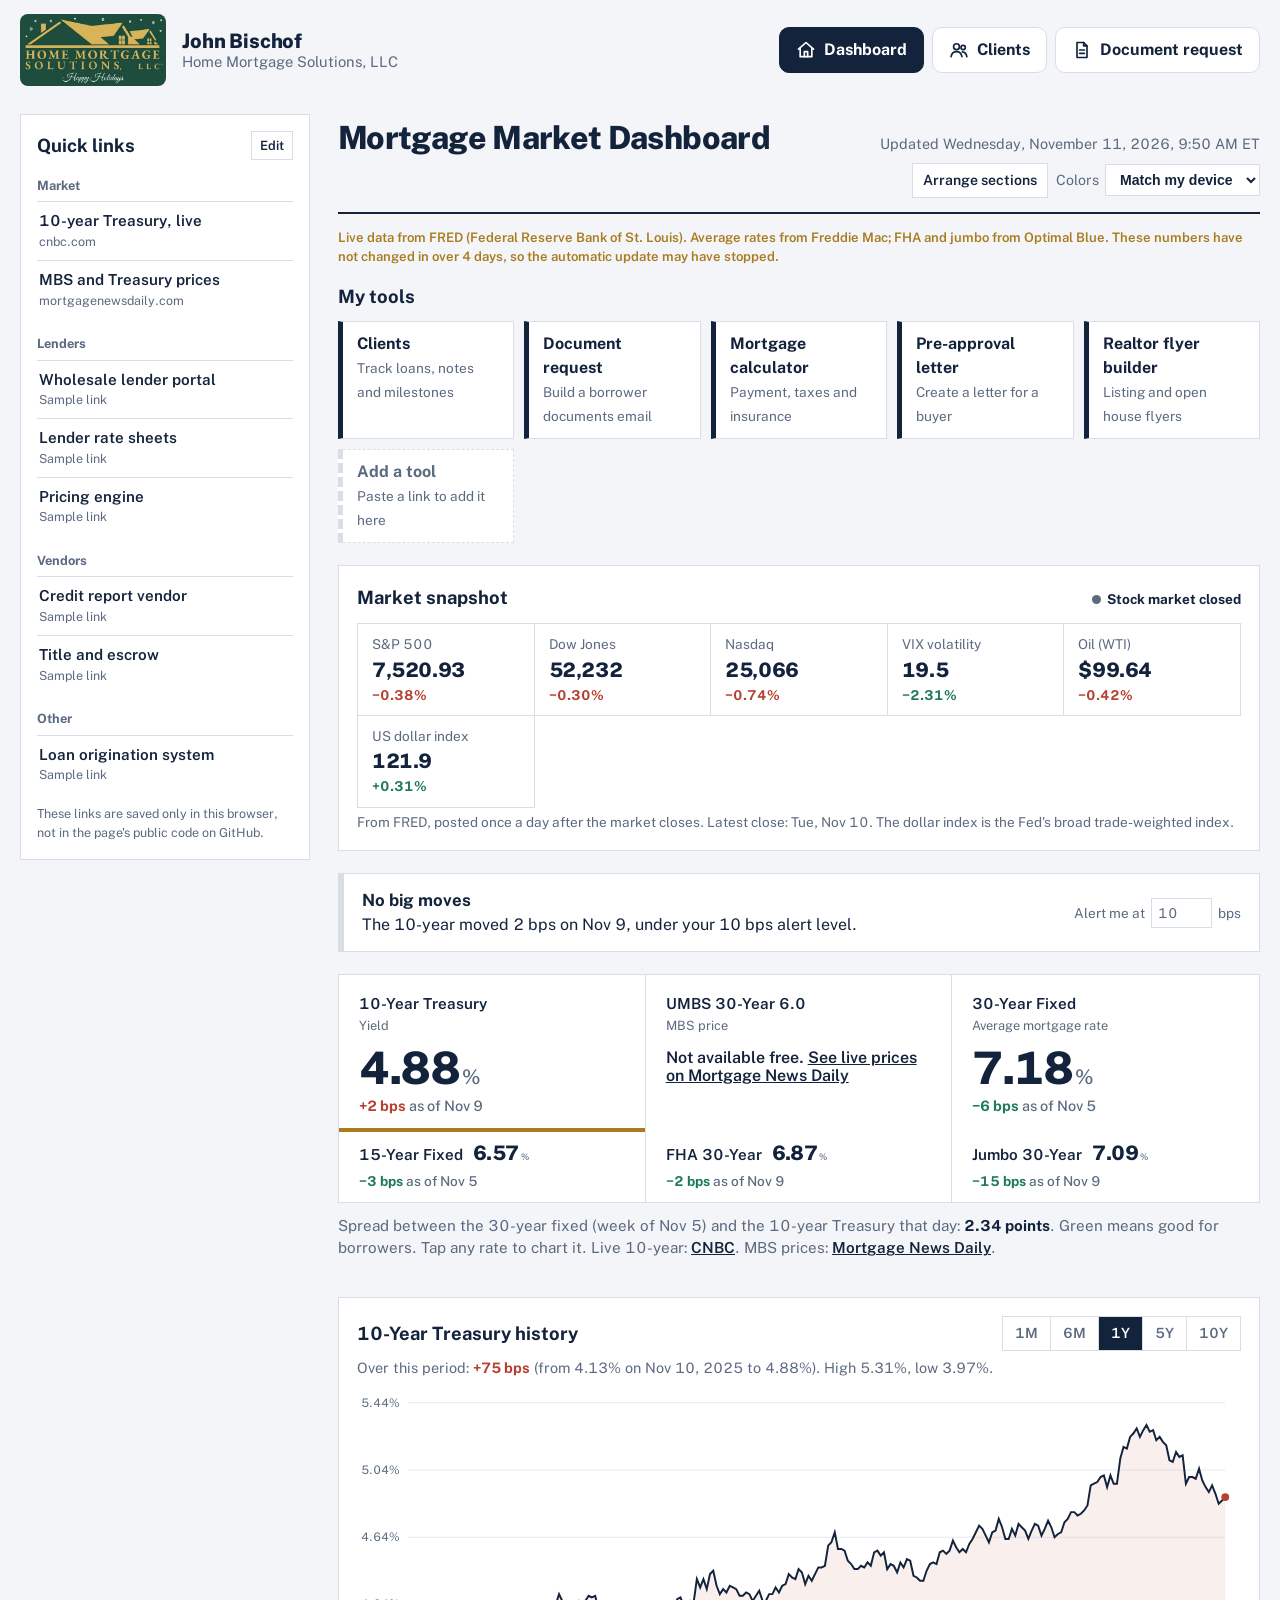
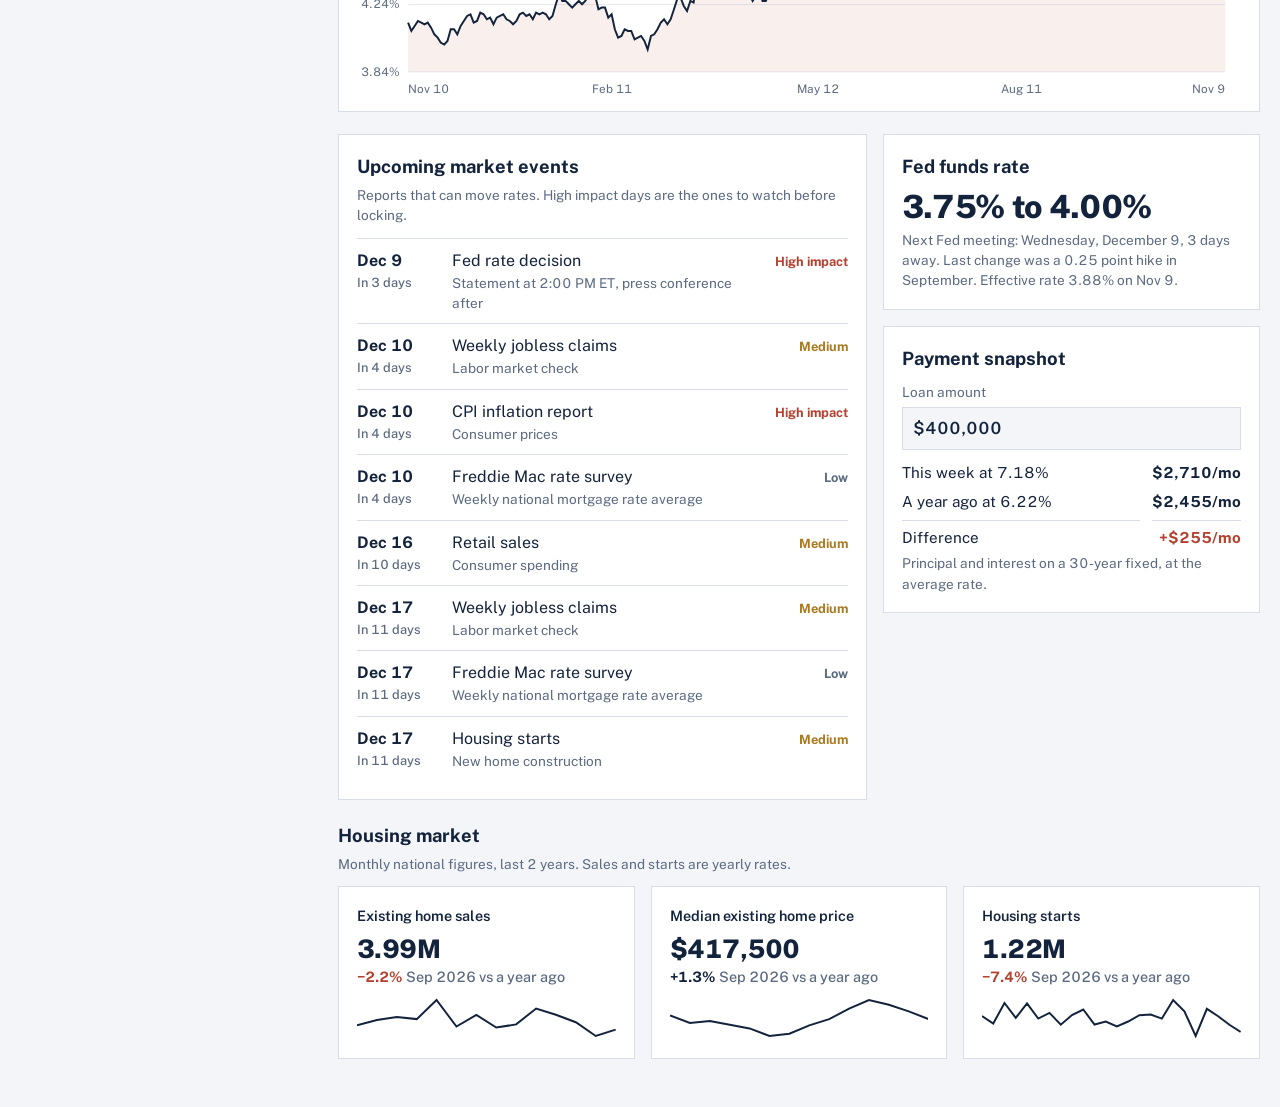
==== index.html @ dbfa0f69 "Clear to close celebration, closing email, closing team and CD tracking - Fireworks next to the clie" ====
<!DOCTYPE html>
<html lang="en">
<head>
<meta charset="utf-8">
<meta name="viewport" content="width=device-width, initial-scale=1, viewport-fit=cover">
<title>Mortgage Market Dashboard</title>
<link rel="preconnect" href="https://fonts.googleapis.com">
<link rel="preconnect" href="https://fonts.gstatic.com" crossorigin>
<link href="https://fonts.googleapis.com/css2?family=Public+Sans:wght@400;500;600;700;800&display=swap" rel="stylesheet">
<style>
:root{
  --paper:#F3F5F8; --panel:#FFFFFF; --ink:#14233C; --muted:#5B6A80; --rule:#D9DEE6;
  --good:#1F7A5A; --bad:#B4412F; --brass:#A97A1E; --line:#14233C; --grid:#E6EAF0;
  --goodbg:#E5F3EC; --badbg:#F8E7E3;
  box-sizing:border-box;
  padding-top:env(safe-area-inset-top,0px); padding-bottom:env(safe-area-inset-bottom,0px);
}
@media (prefers-color-scheme:dark){
  :root:not([data-theme="light"]){
    --paper:#0F1726; --panel:#16213A; --ink:#E8EDF5; --muted:#9AA8BD; --rule:#2A3756;
    --good:#4CC197; --bad:#F08A73; --brass:#E0B455; --line:#E8EDF5; --grid:#22304D;
    --goodbg:#143329; --badbg:#3A2020;
  }
}
:root[data-theme="dark"]{
  --paper:#0F1726; --panel:#16213A; --ink:#E8EDF5; --muted:#9AA8BD; --rule:#2A3756;
  --good:#4CC197; --bad:#F08A73; --brass:#E0B455; --line:#E8EDF5; --grid:#22304D;
  --goodbg:#143329; --badbg:#3A2020;
}
html{scroll-padding-top:calc(env(safe-area-inset-top,0px) + var(--headh,0px) + 8px)}
*,*::before,*::after{box-sizing:border-box}
body{margin:0;background:var(--paper);color:var(--ink);
  font-family:"Public Sans",system-ui,-apple-system,"Segoe UI",Roboto,sans-serif;
  font-variant-numeric:tabular-nums;line-height:1.5}
.shell{max-width:1400px;margin:0 auto;padding:0 20px;display:grid;grid-template-columns:290px minmax(0,1fr);gap:28px;align-items:start}
.wrap{min-width:0;padding:28px 0 48px}
h2{font-size:1.15rem;font-weight:700;margin:0}
header{display:flex;flex-wrap:wrap;align-items:baseline;justify-content:space-between;gap:8px 24px;
  border-bottom:2px solid var(--ink);padding-bottom:14px;
  position:sticky;top:env(safe-area-inset-top,0px);z-index:10;background:var(--paper);padding-top:12px;margin-top:-12px}
h1{font-size:clamp(1.5rem,3.2vw,2rem);font-weight:800;letter-spacing:-.02em;margin:0}
.stamp{color:var(--muted);font-size:.9rem}
.sample{display:block;margin-top:14px;font-size:.82rem;color:var(--brass);font-weight:600}
button,input{font:inherit;color:inherit}
:focus-visible{outline:3px solid var(--brass);outline-offset:2px}

/* Tools */
.links{margin-top:18px}
.links h2{margin-bottom:10px}
.tiles{display:grid;grid-template-columns:repeat(auto-fill,minmax(min(160px,100%),1fr));gap:10px}
.tile{display:block;text-decoration:none;color:var(--ink);background:var(--panel);border:1px solid var(--rule);
  border-left:5px solid var(--ink);padding:10px 14px}
.tile:hover{border-left-color:var(--brass)}
.tile b{display:block;font-size:1rem}
.tile span{font-size:.85rem;color:var(--muted)}
.tile.add{border-style:dashed;border-left:5px dashed var(--rule);color:var(--muted)}
.toolwrap{position:relative}
.toolwrap .tile{height:100%}
button.tile{width:100%;text-align:left;cursor:pointer;font:inherit}
.toolwrap .x{position:absolute;top:4px;right:4px;background:transparent;border:0;color:var(--muted);cursor:pointer;font-size:1rem;line-height:1;padding:4px 6px}
.toolwrap .x:hover{color:var(--bad)}

/* Alert */
.alert{margin-top:18px;padding:14px 18px;border-left:6px solid var(--good);background:var(--goodbg);
  display:flex;flex-wrap:wrap;gap:8px 20px;align-items:center;justify-content:space-between}
.alert.bad{border-left-color:var(--bad);background:var(--badbg)}
.alert.calm{border-left-color:var(--rule);background:var(--panel);border:1px solid var(--rule);border-left-width:6px}
.alert p{margin:0;max-width:62ch}
.alert b{display:block;font-size:1.05rem}
.alert label{font-size:.85rem;color:var(--muted);display:flex;align-items:center;gap:6px}
.alert input{width:4.5em;padding:4px 6px;border:1px solid var(--rule);background:var(--panel)}

/* Rate strip */
.rates{display:grid;grid-template-columns:repeat(3,1fr);margin-top:14px;border:1px solid var(--rule);background:var(--panel)}
.rate{all:unset;cursor:pointer;padding:18px 20px 16px;border-right:1px solid var(--rule)}
.rate:last-child{border-right:0}
.rate:focus-visible{outline:3px solid var(--brass);outline-offset:-3px}
.rate[aria-pressed="true"]{box-shadow:inset 0 -4px 0 var(--brass)}
.rate .name{font-size:.95rem;font-weight:600}
.rate .sub{font-size:.8rem;color:var(--muted)}
.rate .val{font-size:clamp(2rem,4.6vw,2.8rem);font-weight:800;letter-spacing:-.03em;line-height:1.1;margin-top:8px}
.rate .val small{font-size:.45em;font-weight:600;color:var(--muted);margin-left:2px}
.chg{font-size:.9rem;font-weight:700;margin-top:2px}
.good{color:var(--good)} .bad{color:var(--bad)}
.chg span{font-weight:500;color:var(--muted)}
.rate.off{cursor:default}
.rate.off .val{font-size:1rem;font-weight:600;letter-spacing:0;margin-top:14px}
.rate.off .val a{color:var(--ink)}
.rates.minor{margin-top:-1px;border-top:0}
.rates.minor .rate{padding:10px 20px;display:flex;flex-wrap:wrap;align-items:baseline;gap:4px 10px}
.rates.minor .val{font-size:1.25rem;margin:0}
.rates.minor .chg{margin:0;font-size:.85rem}
.rates.minor .sub{display:none}
.spread{margin-top:12px;font-size:.95rem;color:var(--muted)}
.spread b{color:var(--ink)}

/* Panels */
.panel{background:var(--panel);border:1px solid var(--rule);padding:18px}
.chartbox{margin-top:22px;padding-bottom:10px}
.charthead{display:flex;flex-wrap:wrap;align-items:center;justify-content:space-between;gap:12px}
.range{display:flex;border:1px solid var(--rule)}
.range button{font-size:.88rem;font-weight:600;background:transparent;color:var(--muted);
  border:0;border-right:1px solid var(--rule);padding:6px 12px;cursor:pointer}
.range button:last-child{border-right:0}
.range button[aria-pressed="true"]{background:var(--ink);color:var(--panel)}
.periodline{margin-top:6px;font-size:.9rem;color:var(--muted)}
.chartarea{position:relative;margin-top:8px;overflow-x:auto}
#chart{display:block;width:100%;height:auto;min-width:520px}
.tip{position:absolute;pointer-events:none;background:var(--ink);color:var(--panel);font-size:.82rem;
  padding:6px 9px;white-space:nowrap;opacity:0;transform:translate(-50%,-110%)}

.grid2{display:grid;grid-template-columns:1.4fr 1fr;gap:16px;margin-top:22px}
.stack{display:grid;gap:16px;align-content:start}
.note{font-size:.85rem;color:var(--muted);margin:4px 0 0}

/* Calendar */
.events{list-style:none;margin:12px 0 0;padding:0}
.events li{display:grid;grid-template-columns:5.2em 1fr auto;gap:12px;align-items:baseline;
  padding:10px 0;border-top:1px solid var(--rule)}
.events .when{font-weight:700}
.events .when small{display:block;font-weight:500;color:var(--muted);font-size:.8rem}
.events .what small{display:block;color:var(--muted);font-size:.85rem}
.impact{font-size:.8rem;font-weight:700;white-space:nowrap}
.impact.high{color:var(--bad)} .impact.med{color:var(--brass)} .impact.low{color:var(--muted)}

/* Fed + payment */
.big{font-size:2rem;font-weight:800;letter-spacing:-.02em;line-height:1.15;margin-top:8px}
.pay label{display:block;font-size:.85rem;color:var(--muted);margin-top:10px}
.pay input{width:100%;padding:8px 10px;border:1px solid var(--rule);background:var(--paper);font-size:1.05rem;font-weight:600;margin-top:4px}
.payrows{display:grid;grid-template-columns:1fr auto;gap:6px 12px;margin-top:12px;font-size:.95rem}
.payrows .num{font-weight:700;text-align:right}
.payrows .total{border-top:1px solid var(--rule);padding-top:6px}

/* Housing */
.housing{margin-top:22px}
.hcards{display:grid;grid-template-columns:repeat(3,1fr);gap:16px;margin-top:12px}
.hcard .lbl{font-size:.9rem;font-weight:600}
.hcard .big{font-size:1.6rem}
.hcard svg{display:block;width:100%;height:44px;margin-top:8px}

@media (max-width:820px){
  .grid2{grid-template-columns:1fr}
  .hcards{grid-template-columns:1fr}
}
@media (max-width:720px){
  .rates{grid-template-columns:1fr}
  .rate{border-right:0;border-bottom:1px solid var(--rule)}
  .rate:last-child{border-bottom:0}
}

/* Palettes */
:root[data-palette="forest"]{--paper:#F2F5F1;--panel:#FFFFFF;--ink:#1D3B2A;--muted:#5C6E62;--rule:#D5DDD6;
  --good:#2C7D4F;--bad:#B4412F;--brass:#A8731F;--line:#1D3B2A;--grid:#E5EBE6;--goodbg:#E4F1E8;--badbg:#F8E7E3}
:root[data-palette="burgundy"]{--paper:#F7F3F2;--panel:#FFFFFF;--ink:#4A1D27;--muted:#7A6266;--rule:#E3D8D8;
  --good:#1F7A5A;--bad:#C0392B;--brass:#9A7020;--line:#4A1D27;--grid:#EFE7E6;--goodbg:#E5F3EC;--badbg:#F9E6E3}
:root[data-palette="harbor"]{--paper:#0E1F24;--panel:#15303A;--ink:#E6F1F1;--muted:#94B0B4;--rule:#24454F;
  --good:#5CCB9E;--bad:#F2907A;--brass:#E8B860;--line:#E6F1F1;--grid:#1D3C45;--goodbg:#15372E;--badbg:#3B2424}
:root[data-palette="night"]{--paper:#0F1726;--panel:#16213A;--ink:#E8EDF5;--muted:#9AA8BD;--rule:#2A3756;
  --good:#4CC197;--bad:#F08A73;--brass:#E0B455;--line:#E8EDF5;--grid:#22304D;--goodbg:#143329;--badbg:#3A2020}

/* Toolbar */
.headright{display:flex;flex-direction:column;align-items:flex-end;gap:8px}
.toolbar{display:flex;flex-wrap:wrap;gap:8px;align-items:center;justify-content:flex-end}
.tbtn,.toolbar select{font-size:.88rem;font-weight:600;background:var(--panel);color:var(--ink);
  border:1px solid var(--rule);padding:6px 10px;cursor:pointer}
a.tbtn{text-decoration:none;display:inline-block}
.tbtn[aria-pressed="true"]{background:var(--ink);color:var(--panel);border-color:var(--ink)}
.toolbar label{font-size:.88rem;color:var(--muted);display:flex;gap:6px;align-items:center}
@media (max-width:640px){.headright{align-items:flex-start}.toolbar{justify-content:flex-start}}

/* Board */
.board{display:grid;grid-template-columns:minmax(0,1fr);gap:22px;margin-top:16px}
/* Arrange mode */
.arrbar{display:none;align-items:center;gap:8px;background:var(--ink);color:var(--panel);padding:6px 10px;
  font-size:.85rem;font-weight:600;cursor:grab;touch-action:none;user-select:none;-webkit-user-select:none}
.arranging .arrbar{display:flex}
.arrbar .grip{flex:1;min-width:0}
.arrbar button{font-size:.8rem;font-weight:600;background:transparent;color:var(--panel);border:1px solid currentColor;padding:3px 8px;cursor:pointer}
.arrbar button:disabled{opacity:.4;cursor:default}
.arrbar button:focus-visible{outline-offset:1px}
.block.dragging{opacity:.65;box-shadow:0 8px 24px rgba(0,0,0,.25)}
.block.dragging .arrbar,body.dragging{cursor:grabbing}
body.dragging{user-select:none;-webkit-user-select:none;overflow-anchor:none}
.board .links,.board .alert,.board .chartbox,.board .grid2,.board .housing,.board #rates{margin-top:0}

/* Market snapshot */
.mhead{display:flex;flex-wrap:wrap;gap:8px 16px;align-items:baseline;justify-content:space-between}
.status{font-size:.85rem;font-weight:700;display:inline-flex;align-items:center;gap:6px}
.status::before{content:"";width:9px;height:9px;border-radius:50%;background:var(--muted)}
.status.open::before{background:var(--good)}
.mgrid{display:grid;grid-template-columns:repeat(auto-fill,minmax(min(150px,100%),1fr));margin-top:12px;
  border-top:1px solid var(--rule);border-left:1px solid var(--rule)}
.mcell{padding:10px 14px;border-right:1px solid var(--rule);border-bottom:1px solid var(--rule)}
.mcell .lbl{font-size:.85rem;color:var(--muted)}
.mcell .v{font-size:1.25rem;font-weight:800;letter-spacing:-.02em}
.mcell .chg{font-size:.85rem;margin:0}

/* Side panel */
.side{position:sticky;top:env(safe-area-inset-top,0px);max-height:100vh;overflow-y:auto;padding:28px 0 28px}
.sidein{background:var(--panel);border:1px solid var(--rule);padding:16px}
.sidehead{display:flex;align-items:center;justify-content:space-between;gap:8px}
.sidehead .tbtn{padding:4px 8px;font-size:.8rem}
.side h3{font-size:.8rem;font-weight:700;color:var(--muted);margin:16px 0 6px}
.qlinks{list-style:none;margin:0;padding:0}
.qlinks li{display:flex;align-items:center;gap:6px;border-top:1px solid var(--rule)}
.qlinks a{flex:1;display:block;padding:8px 2px;color:var(--ink);text-decoration:none;font-weight:600;font-size:.95rem;overflow-wrap:anywhere}
.qlinks a:hover{color:var(--brass)}
.qlinks a small{display:block;font-weight:400;color:var(--muted);font-size:.78rem}
.qlinks .x{display:none;background:transparent;border:1px solid var(--rule);color:var(--bad);cursor:pointer;padding:0 7px;font-size:1rem;line-height:1.5}
.qlinks .ed{display:none;background:transparent;border:1px solid var(--rule);color:var(--ink);cursor:pointer;padding:0 7px;font-size:.8rem;font-weight:600;line-height:1.9}
.editing .qlinks .x,.editing .qlinks .ed{display:block}
.qlinks li.being-edited a{color:var(--brass)}
.addform .formbtns{display:flex;gap:8px}
.addform .formbtns .tbtn{flex:1}
.addform .formbtns .cancel{background:var(--panel);color:var(--ink);border-color:var(--rule)}
.addform{display:none;margin-top:14px;border-top:2px solid var(--ink);padding-top:12px;gap:8px}
.editing .addform{display:grid}
.addform label{font-size:.8rem;color:var(--muted);display:grid;gap:3px}
.addform input,.addform select{padding:7px 8px;border:1px solid var(--rule);background:var(--paper);color:var(--ink)}
.addform .tbtn{background:var(--ink);color:var(--panel);border-color:var(--ink)}
.formerr{color:var(--bad);font-size:.82rem;min-height:1em;margin:0}
.sidenote{font-size:.78rem;color:var(--muted);margin:12px 0 0}
.sideclose,#sideOpen{display:none}
.backdrop{display:none}
@media (max-width:1000px){
  .shell{grid-template-columns:minmax(0,1fr)}
  #sideOpen{display:inline-block}
  .side{position:fixed;top:0;left:0;bottom:0;width:min(320px,88vw);max-height:none;z-index:20;background:var(--paper);
    padding:calc(env(safe-area-inset-top,0px) + 16px) 16px calc(env(safe-area-inset-bottom,0px) + 16px);
    transform:translateX(-105%);transition:transform .2s ease;box-shadow:8px 0 24px rgba(0,0,0,.25)}
  .side.open{transform:none}
  .sideclose{display:inline-block}
  .backdrop.open{display:block;position:fixed;inset:0;background:rgba(0,0,0,.35);z-index:19}
}
@media (prefers-reduced-motion:reduce){.side{transition:none}}
</style>
<script src="brand.js?v=5" defer></script>
</head>
<body>
<div class="shell">
<aside class="side" id="side" aria-label="Quick links">
  <div class="sidein" id="sidein">
    <div class="sidehead">
      <h2>Quick links</h2>
      <div>
        <button class="tbtn" id="editLinks" aria-pressed="false">Edit</button>
        <button class="tbtn sideclose" id="sideClose">Close</button>
      </div>
    </div>
    <div id="qgroups"></div>
    <form class="addform" id="addform" novalidate>
      <label>Name<input id="qname" placeholder="Lender broker portal" autocomplete="off"></label>
      <label>Web address<input id="qurl" placeholder="lender.com/login" inputmode="url" autocomplete="off"></label>
      <label>Group<select id="qgroup"></select></label>
      <p class="formerr" id="qerr" role="alert"></p>
      <div class="formbtns">
        <button class="tbtn" type="submit" id="qsubmit">Add link</button>
        <button class="tbtn cancel" type="button" id="qcancel" hidden>Cancel</button>
      </div>
    </form>
    <p class="sidenote">These links are saved only in this browser, not in the page's public code on GitHub.</p>
  </div>
</aside>
<div class="wrap" id="wrap">
  <header>
    <h1>Mortgage Market Dashboard</h1>
    <div class="headright">
      <div class="stamp" id="stamp"></div>
      <div class="toolbar">
        <button class="tbtn" id="sideOpen" aria-controls="side" aria-expanded="false">Lender links</button>
        <button class="tbtn" id="arrange" aria-pressed="false">Arrange sections</button>
        <button class="tbtn" id="resetLayout" hidden>Reset layout</button>
        <label for="theme">Colors
          <select id="theme">
            <option value="auto">Match my device</option>
            <option value="classic">Classic navy</option>
            <option value="night">Night</option>
            <option value="forest">Forest</option>
            <option value="burgundy">Burgundy</option>
            <option value="harbor">Harbor night</option>
          </select>
        </label>
      </div>
    </div>
  </header>
  <span class="sample" id="sample">Loading the latest numbers…</span>

  <div class="board" id="board">
    <div class="block" data-id="tools">
      <section class="links">
        <h2>My tools</h2>
        <div class="tiles" id="tiles"></div>
      </section>
    </div>

    <div class="block" data-id="markets">
      <section class="panel">
        <div class="mhead"><h2>Market snapshot</h2><span class="status" id="mstatus"></span></div>
        <div class="mgrid" id="mgrid"></div>
        <p class="note" id="mnote">From FRED, posted once a day after the market closes.</p>
      </section>
    </div>

    <div class="block" data-id="alert">
      <section class="alert" id="alert" aria-live="polite"></section>
    </div>

    <div class="block" data-id="rates">
      <section class="rates" id="rates" aria-label="Main rates"></section>
      <section class="rates minor" id="rates2" aria-label="Other loan types"></section>
      <p class="spread" id="spread"></p>
    </div>

    <div class="block" data-id="chart">
      <section class="panel chartbox" aria-label="History chart">
        <div class="charthead">
          <h2 id="charttitle"></h2>
          <div class="range" role="group" aria-label="Time range" id="range"></div>
        </div>
        <div class="periodline" id="periodline"></div>
        <div class="chartarea" id="chartarea">
          <svg id="chart" viewBox="0 0 900 320" role="img" aria-label="Line chart"></svg>
          <div class="tip" id="tip"></div>
        </div>
      </section>
    </div>

    <div class="block" data-id="events">
      <div class="grid2">
        <section class="panel">
          <h2>Upcoming market events</h2>
          <p class="note">Reports that can move rates. High impact days are the ones to watch before locking.</p>
          <ul class="events" id="events"></ul>
        </section>
        <div class="stack">
          <section class="panel">
            <h2>Fed funds rate</h2>
            <div class="big" id="fedrange">—</div>
            <p class="note" id="fedline"></p>
          </section>
          <section class="panel pay">
            <h2>Payment snapshot</h2>
            <label for="loan">Loan amount</label>
            <input id="loan" inputmode="numeric" value="$400,000" aria-describedby="paynote">
            <div class="payrows" id="payrows"></div>
            <p class="note" id="paynote">Principal and interest on a 30-year fixed, at the average rate.</p>
          </section>
        </div>
      </div>
    </div>

    <div class="block" data-id="housing">
      <section class="housing">
        <h2>Housing market</h2>
        <p class="note">Monthly national figures, last 2 years. Sales and starts are yearly rates.</p>
        <div class="hcards" id="hcards"></div>
      </section>
    </div>
  </div>
</div>

<div class="backdrop" id="backdrop"></div>
</div>


<script>
(function(){
  const DAY=864e5, YEAR=365.25*DAY;
  const ET="America/New_York";
  const money=v=>"$"+Math.round(v).toLocaleString("en-US");
  const esc=t=>String(t).replace(/[&<>"']/g,c=>({"&":"&amp;","<":"&lt;",">":"&gt;",'"':"&quot;","'":"&#39;"}[c]));
  const css=v=>getComputedStyle(document.documentElement).getPropertyValue(v).trim();
  // FRED dates are calendar days; build them in local time so they never shift by a day.
  const day=s=>{const[y,m,d]=s.split("-").map(Number);return new Date(y,m-1,d);};
  const short=d=>d.toLocaleDateString("en-US",{month:"short",day:"numeric"});
  const startOfToday=()=>{const n=new Date();return new Date(n.getFullYear(),n.getMonth(),n.getDate());};
  const sign=x=>x>0?"+":x<0?"−":"";

  // ---------- Data ----------
  let DATA={series:{},events:[]};
  function get(id){
    const s=DATA.series[id];
    if(!s||!s.d.length)return {dates:[],vals:[]};
    return {dates:s.d.map(day),vals:s.v};
  }
  // index of the last value on or before a date
  const atOrBefore=(dates,d)=>{let i=dates.length-1;while(i>=0&&dates[i]>d)i--;return i;};

  const series={
    ten:{id:"DGS10",name:"10-Year Treasury",sub:"Yield",unit:"%",goodWhenDown:true},
    mbs:{name:"UMBS 30-Year 6.0",sub:"MBS price",off:true},
    mort:{id:"MORTGAGE30US",name:"30-Year Fixed",sub:"Average mortgage rate",unit:"%",goodWhenDown:true},
    m15:{id:"MORTGAGE15US",name:"15-Year Fixed",sub:"",unit:"%",goodWhenDown:true},
    fha:{id:"OBMMIFHA30YF",name:"FHA 30-Year",sub:"",unit:"%",goodWhenDown:true},
    jumbo:{id:"OBMMIJUMBO30YF",name:"Jumbo 30-Year",sub:"",unit:"%",goodWhenDown:true}
  };
  let current="ten", range="1Y";
  const ranges={"1M":1/12,"6M":0.5,"1Y":1,"5Y":5,"10Y":10.2};

  // ---------- Header ----------
  function renderStamp(){
    const g=DATA.generated?new Date(DATA.generated):null;
    document.getElementById("stamp").textContent=g?"Updated "+g.toLocaleDateString("en-US",{weekday:"long",month:"long",day:"numeric",year:"numeric",timeZone:ET})+", "+
      g.toLocaleTimeString("en-US",{hour:"numeric",minute:"2-digit",timeZone:ET})+" ET":"";
    const msgs=["Live data from FRED (Federal Reserve Bank of St. Louis). Average rates from Freddie Mac; FHA and jumbo from Optimal Blue."];
    if(g&&Date.now()-g>4*DAY)msgs.push("These numbers have not changed in over 4 days, so the automatic update may have stopped.");
    if(DATA.errors&&DATA.errors.length)msgs.push("Some figures could not be refreshed on the last update and show their previous values.");
    document.getElementById("sample").textContent=msgs.join(" ");
  }

  // ---------- Rate strips ----------
  function change(s,a,b){
    const diff=b-a, good=s.goodWhenDown?diff<0:diff>0;
    const txt=s.unit==="%"?sign(diff)+Math.abs(Math.round(diff*100))+" bps":sign(diff)+Math.abs(diff).toFixed(2);
    return {diff,txt,good,flat:Math.abs(diff)<1e-9};
  }
  const allBtns=[];
  function strip(el,keys){
    el.innerHTML="";
    keys.forEach(k=>{
      const s=series[k];
      if(s.off){
        const b=document.createElement("div");
        b.className="rate off";
        b.innerHTML=`<div class="name">${s.name}</div><div class="sub">${s.sub}</div>
          <div class="val">Not available free. <a href="https://www.mortgagenewsdaily.com/mbs" target="_blank" rel="noopener noreferrer">See live prices on Mortgage News Daily</a></div>`;
        el.appendChild(b);return;
      }
      const {dates,vals}=get(s.id);
      const b=document.createElement("button");
      b.className="rate";b.dataset.key=k;b.setAttribute("aria-pressed",k===current);
      let val="—",chg=`<div class="chg">No data yet</div>`;
      if(vals.length){
        val=`${vals.at(-1).toFixed(2)}<small>${s.unit}</small>`;
        const c=vals.length>1?change(s,vals.at(-2),vals.at(-1)):null;
        chg=`<div class="chg ${!c||c.flat?"":c.good?"good":"bad"}">${c?c.txt:""} <span>as of ${short(dates.at(-1))}</span></div>`;
      }
      b.innerHTML=`<div class="name">${s.name}</div><div class="sub">${s.sub}</div><div class="val">${val}</div>${chg}`;
      b.onclick=()=>{current=k;allBtns.forEach(x=>x.setAttribute("aria-pressed",x.dataset.key===k));draw();};
      allBtns.push(b);el.appendChild(b);
    });
  }
  function renderRates(){
    allBtns.length=0;
    strip(document.getElementById("rates"),["ten","mbs","mort"]);
    strip(document.getElementById("rates2"),["m15","fha","jumbo"]);
    const m=get("MORTGAGE30US"),t=get("DGS10");
    let spread="";
    if(m.vals.length&&t.vals.length){
      const i=atOrBefore(t.dates,m.dates.at(-1));
      if(i>=0)spread=`Spread between the 30-year fixed (week of ${short(m.dates.at(-1))}) and the 10-year Treasury that day: <b>${(m.vals.at(-1)-t.vals[i]).toFixed(2)} points</b>. `;
    }
    document.getElementById("spread").innerHTML=spread+
      `Green means good for borrowers. Tap any rate to chart it. Live 10-year: <a href="https://www.cnbc.com/quotes/US10Y" target="_blank" rel="noopener noreferrer" style="color:var(--ink);font-weight:600">CNBC</a>. MBS prices: <a href="https://www.mortgagenewsdaily.com/mbs" target="_blank" rel="noopener noreferrer" style="color:var(--ink);font-weight:600">Mortgage News Daily</a>.`;
  }

  // ---------- Rate-move alert ----------
  let threshold=10;
  try{const t=localStorage.getItem("alertBps");if(t&&!isNaN(+t))threshold=+t;}catch(e){}
  const alertEl=document.getElementById("alert");
  function renderAlert(){
    const {dates,vals}=get("DGS10");
    let cls,head,body;
    if(vals.length<2){
      cls="calm";head="No 10-year data yet";body="The alert starts working once the first numbers load.";
    }else{
      const tc=change(series.ten,vals.at(-2),vals.at(-1)), bps=Math.abs(tc.diff*100), when=short(dates.at(-1));
      if(bps>=threshold){
        cls=tc.good?"":"bad";
        head=tc.good?"Rates improved":"Rates got worse";
        body=`The 10-year was ${tc.diff<0?"down":"up"} ${Math.round(bps)} bps on ${when}. `+
          (tc.good?"Good day to call clients who are still floating.":"Consider locking clients who are close to closing.");
      }else{
        cls="calm";head="No big moves";
        body=`The 10-year moved ${Math.round(bps)} bps on ${when}, under your ${threshold} bps alert level.`;
      }
    }
    alertEl.className="alert "+cls;
    alertEl.innerHTML=`<p><b>${head}</b>${body}</p>
      <label>Alert me at <input id="thr" type="number" min="1" max="50" value="${threshold}"> bps</label>`;
    document.getElementById("thr").onchange=e=>{
      const v=Math.max(1,Math.min(50,Math.round(+e.target.value)||10));threshold=v;
      try{localStorage.setItem("alertBps",String(v));}catch(err){}
      renderAlert();
    };
  }

  // ---------- Range buttons ----------
  const rangeEl=document.getElementById("range");
  Object.keys(ranges).forEach(k=>{
    const b=document.createElement("button");b.textContent=k;b.setAttribute("aria-pressed",k===range);
    b.onclick=()=>{range=k;[...rangeEl.children].forEach(x=>x.setAttribute("aria-pressed",x.textContent===k));draw();};
    rangeEl.appendChild(b);
  });

  // ---------- Chart ----------
  const svg=document.getElementById("chart"),tip=document.getElementById("tip"),area=document.getElementById("chartarea");
  const W=900,H=320,P={l:52,r:16,t:16,b:30};
  let pts=[];
  function draw(){
    const s=series[current],{dates,vals}=get(s.id);
    document.getElementById("charttitle").textContent=s.name+" history";
    svg.setAttribute("aria-label",`${s.name}, last ${range}`);
    pts=[];tip.style.opacity=0;
    const cutoff=dates.length?new Date(dates.at(-1)-ranges[range]*YEAR):0;
    let idx=dates.findIndex(d=>d>=cutoff); if(idx<0)idx=0;
    const xs=dates.slice(idx),ys=vals.slice(idx);
    if(xs.length<2){
      svg.innerHTML=`<text x="${W/2}" y="${H/2}" text-anchor="middle" font-size="15" fill="${css("--muted")}">Not enough data for this range yet.</text>`;
      document.getElementById("periodline").textContent="";
      return;
    }
    const step=Math.max(1,Math.floor(xs.length/450));
    const X=[],Y=[];
    for(let i=0;i<xs.length;i+=step){X.push(xs[i]);Y.push(ys[i]);}
    if(X.at(-1)!==xs.at(-1)){X.push(xs.at(-1));Y.push(ys.at(-1));}
    let lo=Math.min(...Y),hi=Math.max(...Y);const pad=(hi-lo)*0.1||0.1;lo-=pad;hi+=pad;
    const sx=i=>P.l+(W-P.l-P.r)*i/Math.max(1,X.length-1), sy=v=>P.t+(H-P.t-P.b)*(1-(v-lo)/(hi-lo));
    let g="";
    for(let i=0;i<=4;i++){const v=lo+(hi-lo)*i/4,y=sy(v);
      g+=`<line x1="${P.l}" x2="${W-P.r}" y1="${y}" y2="${y}" stroke="${css("--grid")}"/>
      <text x="${P.l-8}" y="${y+4}" text-anchor="end" font-size="12" fill="${css("--muted")}">${v.toFixed(2)}${s.unit}</text>`;}
    const fmt=ranges[range]<=1?{month:"short",day:"numeric"}:{month:"short",year:"numeric"};
    for(let i=0;i<5;i++){const j=Math.round((X.length-1)*i/4);
      g+=`<text x="${sx(j)}" y="${H-8}" text-anchor="${i===0?"start":i===4?"end":"middle"}" font-size="12" fill="${css("--muted")}">${X[j].toLocaleDateString("en-US",fmt)}</text>`;}
    const path=Y.map((v,i)=>(i?"L":"M")+sx(i).toFixed(1)+" "+sy(v).toFixed(1)).join(" ");
    const c=change(s,Y[0],Y.at(-1)), col=c.flat?css("--muted"):c.good?css("--good"):css("--bad");
    g+=`<path d="${path} L${sx(Y.length-1)} ${H-P.b} L${P.l} ${H-P.b} Z" fill="${col}" opacity=".08"/>
        <path d="${path}" fill="none" stroke="${css("--line")}" stroke-width="2"/>
        <circle cx="${sx(Y.length-1)}" cy="${sy(Y.at(-1))}" r="4" fill="${col}"/>
        <line id="hair" x1="0" x2="0" y1="${P.t}" y2="${H-P.b}" stroke="${css("--brass")}" opacity="0"/>
        <circle id="dot" r="4" fill="${css("--brass")}" opacity="0"/>`;
    svg.innerHTML=g;
    pts=X.map((d,i)=>({x:sx(i),y:sy(Y[i]),d,v:Y[i]}));
    const hiV=Math.max(...ys),loV=Math.min(...ys);
    document.getElementById("periodline").innerHTML=
      `Over this period: <b style="color:${col}">${c.txt}</b> (from ${Y[0].toFixed(2)}${s.unit} on ${X[0].toLocaleDateString("en-US",{month:"short",day:"numeric",year:"numeric"})} to ${Y.at(-1).toFixed(2)}${s.unit}). High ${hiV.toFixed(2)}${s.unit}, low ${loV.toFixed(2)}${s.unit}.`;
  }
  function move(e){
    if(!pts.length)return;
    const rect=svg.getBoundingClientRect(),x=(e.clientX-rect.left)*W/rect.width;
    let best=pts[0];for(const p of pts)if(Math.abs(p.x-x)<Math.abs(best.x-x))best=p;
    const s=series[current],hair=svg.querySelector("#hair"),dot=svg.querySelector("#dot");
    hair.setAttribute("x1",best.x);hair.setAttribute("x2",best.x);hair.setAttribute("opacity",.8);
    dot.setAttribute("cx",best.x);dot.setAttribute("cy",best.y);dot.setAttribute("opacity",1);
    // the tip is positioned inside the (horizontally scrollable) chart area
    const k=rect.width/W,box=area.getBoundingClientRect();
    tip.style.left=(rect.left-box.left+area.scrollLeft+best.x*k)+"px";tip.style.top=(rect.top-box.top+best.y*k)+"px";tip.style.opacity=1;
    tip.textContent=best.d.toLocaleDateString("en-US",{month:"short",day:"numeric",year:"numeric"})+"  "+best.v.toFixed(2)+s.unit;
  }
  svg.addEventListener("pointermove",move);
  svg.addEventListener("pointerleave",()=>{tip.style.opacity=0;const h=svg.querySelector("#hair"),d=svg.querySelector("#dot");if(h)h.setAttribute("opacity",0);if(d)d.setAttribute("opacity",0);});

  // ---------- Events calendar ----------
  const EVENTS={
    claims:["Weekly jobless claims","Labor market check","med"],
    pmms:["Freddie Mac rate survey","Weekly national mortgage rate average","low"],
    cpi:["CPI inflation report","Consumer prices","high"],
    retail:["Retail sales","Consumer spending","med"],
    starts:["Housing starts","New home construction","med"],
    existing:["Existing home sales","Resale volume and median price","med"],
    jobs:["Jobs report","Payrolls and unemployment","high"],
    fed:["Fed rate decision","Statement at 2:00 PM ET, press conference after","high"]
  };
  const impactTxt={high:"High impact",med:"Medium",low:"Low"};
  const daysUntil=d=>Math.round((d-startOfToday())/DAY);
  const upcoming=()=>(DATA.events||[]).map(e=>({...e,d:day(e.date)})).filter(e=>e.d>=startOfToday()&&EVENTS[e.type]);
  function renderEvents(){
    const list=upcoming().slice(0,8);
    document.getElementById("events").innerHTML=list.length?list.map(({d,type})=>{
      const [t,sub,imp]=EVENTS[type],n=daysUntil(d);
      return `<li><div class="when">${short(d)}<small>${n===0?"Today":n===1?"Tomorrow":"In "+n+" days"}</small></div>
        <div class="what">${t}<small>${sub}</small></div><div class="impact ${imp}">${impactTxt[imp]}</div></li>`;
    }).join(""):`<li><div class="what">No upcoming dates loaded yet.</div></li>`;
  }

  // ---------- Fed ----------
  function renderFed(){
    const lo=get("DFEDTARL"),hi=get("DFEDTARU"),eff=get("DFF");
    document.getElementById("fedrange").textContent=lo.vals.length&&hi.vals.length?`${lo.vals.at(-1).toFixed(2)}% to ${hi.vals.at(-1).toFixed(2)}%`:"—";
    const parts=[];
    const next=upcoming().find(e=>e.type==="fed");
    if(next){const n=daysUntil(next.d);
      parts.push(`Next Fed meeting: ${next.d.toLocaleDateString("en-US",{weekday:"long",month:"long",day:"numeric"})}, ${n===0?"today":n===1?"tomorrow":n+" days away"}.`);}
    else parts.push("Next Fed meeting date not posted yet.");
    const v=hi.vals;
    for(let i=v.length-1;i>0;i--){
      if(Math.abs(v[i]-v[i-1])>1e-9){
        const d=hi.dates[i],m=d.toLocaleDateString("en-US",d.getFullYear()===new Date().getFullYear()?{month:"long"}:{month:"long",year:"numeric"});
        parts.push(`Last change was a ${Math.abs(v[i]-v[i-1]).toFixed(2)} point ${v[i]<v[i-1]?"cut":"hike"} in ${m}.`);
        break;
      }
    }
    if(eff.vals.length)parts.push(`Effective rate ${eff.vals.at(-1).toFixed(2)}% on ${short(eff.dates.at(-1))}.`);
    document.getElementById("fedline").textContent=parts.join(" ");
  }

  // ---------- Payment snapshot ----------
  const pmt=(L,rate)=>{const i=rate/100/12;return L*i/(1-Math.pow(1+i,-360));};
  const loanEl=document.getElementById("loan");
  function renderPay(){
    const L=+loanEl.value.replace(/[^0-9.]/g,"")||0;
    const {dates,vals}=get("MORTGAGE30US");
    const el=document.getElementById("payrows");
    if(!vals.length){el.innerHTML=`<span>No rate data yet</span><span></span>`;return;}
    const now=vals.at(-1),pNow=pmt(L,now);
    let rows=`<span>This week at ${now.toFixed(2)}%</span><span class="num">${money(pNow)}/mo</span>`;
    const j=atOrBefore(dates,new Date(dates.at(-1)-YEAR+3*DAY));
    if(j>=0){
      const then=vals[j],pThen=pmt(L,then),diff=pNow-pThen;
      rows+=`<span>A year ago at ${then.toFixed(2)}%</span><span class="num">${money(pThen)}/mo</span>
       <span class="total">Difference</span><span class="num total ${diff<0?"good":diff>0?"bad":""}">${sign(Math.round(diff))}${money(Math.abs(diff))}/mo</span>`;
    }
    el.innerHTML=rows;
  }
  loanEl.addEventListener("input",renderPay);
  loanEl.addEventListener("blur",()=>{const L=+loanEl.value.replace(/[^0-9.]/g,"")||0;loanEl.value=money(L);});

  // ---------- Housing ----------
  const housing=[
    {lbl:"Existing home sales",id:"EXHOSLUSM495S",fmt:v=>(v/1e6).toFixed(2)+"M",goodUp:true},
    {lbl:"Median existing home price",id:"HOSMEDUSM052N",fmt:v=>money(v),goodUp:null},
    {lbl:"Housing starts",id:"HOUST",fmt:v=>(v/1e3).toFixed(2)+"M",goodUp:true}
  ];
  function renderHousing(){
    document.getElementById("hcards").innerHTML=housing.map(h=>{
      const all=get(h.id),dates=all.dates.slice(-24),d=all.vals.slice(-24);
      if(!d.length)return `<div class="panel hcard"><div class="lbl">${h.lbl}</div><div class="big">—</div><div class="chg">No data yet</div></div>`;
      const lo=Math.min(...d),hi=Math.max(...d),last=dates.at(-1);
      const p=d.map((v,i)=>`${(i/Math.max(1,d.length-1)*200).toFixed(1)},${(40-(v-lo)/(hi-lo||1)*36).toFixed(1)}`).join(" ");
      const month=last.toLocaleDateString("en-US",{month:"short",year:"numeric"});
      const j=all.dates.findIndex(x=>x.getFullYear()===last.getFullYear()-1&&x.getMonth()===last.getMonth());
      let chg=`<div class="chg"><span>${month}</span></div>`;
      if(j>=0){
        const yoy=(d.at(-1)/all.vals[j]-1)*100;
        const cls=h.goodUp===null||Math.abs(yoy)<0.05?"":(yoy>0)===h.goodUp?"good":"bad";
        chg=`<div class="chg ${cls}">${sign(+yoy.toFixed(1))}${Math.abs(yoy).toFixed(1)}% <span>${month} vs a year ago</span></div>`;
      }
      return `<div class="panel hcard"><div class="lbl">${h.lbl}</div><div class="big">${h.fmt(d.at(-1))}</div>${chg}
        <svg viewBox="0 0 200 44" preserveAspectRatio="none" aria-hidden="true"><polyline points="${p}" fill="none" stroke="currentColor" stroke-width="2" vector-effect="non-scaling-stroke"/></svg></div>`;
    }).join("");
  }

  // ---------- Market snapshot ----------
  const two=v=>v.toLocaleString("en-US",{minimumFractionDigits:2,maximumFractionDigits:2});
  const whole=v=>v.toLocaleString("en-US",{maximumFractionDigits:0});
  const mkts=[
    ["S&P 500","SP500",two],
    ["Dow Jones","DJIA",whole],
    ["Nasdaq","NASDAQCOM",whole],
    ["VIX volatility","VIXCLS",v=>v.toFixed(1),true],
    ["Oil (WTI)","DCOILWTICO",v=>"$"+v.toFixed(2)],
    ["US dollar index","DTWEXBGS",v=>v.toFixed(1)]
  ];
  function renderMarkets(){
    let latest=null;
    document.getElementById("mgrid").innerHTML=mkts.map(([n,id,f,downIsGood])=>{
      const {dates,vals}=get(id);
      if(!vals.length)return `<div class="mcell"><div class="lbl">${n}</div><div class="v">—</div><div class="chg">No data yet</div></div>`;
      if(!latest||dates.at(-1)>latest)latest=dates.at(-1);
      let chg="";
      if(vals.length>1){
        const pct=(vals.at(-1)/vals.at(-2)-1)*100, good=downIsGood?pct<0:pct>=0;
        chg=`<div class="chg ${good?"good":"bad"}">${pct>=0?"+":"−"}${Math.abs(pct).toFixed(2)}%</div>`;
      }
      return `<div class="mcell"><div class="lbl">${n}</div><div class="v">${f(vals.at(-1))}</div>${chg}</div>`;
    }).join("");
    document.getElementById("mnote").textContent="From FRED, posted once a day after the market closes"+
      (latest?`. Latest close: ${latest.toLocaleDateString("en-US",{weekday:"short",month:"short",day:"numeric"})}. The dollar index is the Fed's broad trade-weighted index.`:".");
  }
  function marketStatus(){
    const now=new Date(), et=new Date(now.toLocaleString("en-US",{timeZone:ET}));
    const mins=et.getHours()*60+et.getMinutes(), wd=et.getDay();
    const open=wd>0&&wd<6&&mins>=570&&mins<960;
    const el=document.getElementById("mstatus");
    el.className="status"+(open?" open":"");
    el.textContent=open?"Stock market open":"Stock market closed";
  }
  marketStatus(); setInterval(marketStatus,60000);

  // ---------- Color scheme ----------
  const themeSel=document.getElementById("theme"), root=document.documentElement;
  const darkPalettes={night:1,harbor:1};
  function applyTheme(v){
    if(v==="auto"){delete root.dataset.theme;delete root.dataset.palette;}
    else{root.dataset.theme=darkPalettes[v]?"dark":"light";
      if(v==="classic")delete root.dataset.palette;else root.dataset.palette=v;}
    draw();
  }
  let savedTheme="auto";
  try{savedTheme=localStorage.getItem("theme")||"auto";}catch(e){}
  if(![...themeSel.options].some(o=>o.value===savedTheme))savedTheme="auto";
  themeSel.value=savedTheme;
  themeSel.onchange=()=>{try{localStorage.setItem("theme",themeSel.value);}catch(e){}applyTheme(themeSel.value);};

  // ---------- Links (saved only in this browser) ----------
  const host=u=>{try{return new URL(u).hostname.replace(/^www\./,"");}catch(e){return "";}};
  function cleanUrl(url){
    url=String(url||"").trim();
    if(!/^https?:\/\//i.test(url))url="https://"+url;
    try{const u=new URL(url);if((u.protocol==="https:"||u.protocol==="http:")&&u.hostname.includes("."))return u.href;}catch(x){}
    return "";
  }
  const load=(k,fallback)=>{try{const q=JSON.parse(localStorage.getItem(k)||"null");if(Array.isArray(q))return q;}catch(e){}return fallback;};
  const store=(k,v)=>{try{localStorage.setItem(k,JSON.stringify(v));}catch(e){}};

  // My tools tiles
  let tools=load("tools",[
    {name:"Mortgage calculator",desc:"Payment, taxes and insurance",sample:1},
    {name:"Pre-approval letter",desc:"Create a letter for a buyer",sample:1},
    {name:"Realtor flyer builder",desc:"Listing and open house flyers",sample:1}
  ]);
  function addTool(name,desc,replaceIndex){
    name=(name??prompt("Name of the tool:")??"").trim();
    if(!name)return;
    const url=cleanUrl(prompt(`Web address for ${name}:`)??"");
    if(!url){alert("That doesn't look like a web address. Try something like mytool.com/calculator.");return;}
    if(desc===undefined)desc=(prompt("Short description (optional):")??"").trim();
    const t={name,desc,url};
    if(replaceIndex!==undefined)tools[replaceIndex]=t;else tools.push(t);
    store("tools",tools);renderTools();
  }
  function renderTools(){
    const el=document.getElementById("tiles");
    // Built-in tile for the document request page (part of this site, so it can't be removed)
    el.innerHTML=`<a class="tile" href="clients.html"><b>Clients</b><span>Track loans, notes and milestones</span></a><a class="tile" href="checklist.html"><b>Document request</b><span>Build a borrower documents email</span></a>`+tools.map((t,i)=>t.sample
      ?`<button class="tile" data-sample="${i}" title="Add your link for this tool"><b>${esc(t.name)}</b><span>${esc(t.desc)}</span></button>`
      :`<div class="toolwrap"><a class="tile" href="${esc(t.url)}" target="_blank" rel="noopener noreferrer"><b>${esc(t.name)}</b><span>${esc(t.desc||host(t.url))}</span></a>
        <button class="x" data-i="${i}" aria-label="Remove ${esc(t.name)}">×</button></div>`).join("")+
      `<button class="tile add" id="addTool"><b>Add a tool</b><span>Paste a link to add it here</span></button>`;
    el.querySelectorAll("[data-sample]").forEach(b=>b.onclick=()=>{const i=+b.dataset.sample;addTool(tools[i].name,tools[i].desc,i);});
    el.querySelectorAll(".x").forEach(b=>b.onclick=()=>{const i=+b.dataset.i;if(confirm(`Remove ${tools[i].name}?`)){tools.splice(i,1);store("tools",tools);renderTools();}});
    document.getElementById("addTool").onclick=()=>addTool();
  }
  renderTools();

  // Quick links side panel
  const GROUPS=["Market","Lenders","Vendors","Other"];
  const BUILTIN=[
    {name:"10-year Treasury, live",url:"https://www.cnbc.com/quotes/US10Y",group:"Market"},
    {name:"MBS and Treasury prices",url:"https://www.mortgagenewsdaily.com/mbs",group:"Market"}
  ];
  let qlinks=load("quicklinks",[
    ...BUILTIN,
    {name:"Wholesale lender portal",url:"https://example.com",group:"Lenders",sample:1},
    {name:"Lender rate sheets",url:"https://example.com",group:"Lenders",sample:1},
    {name:"Pricing engine",url:"https://example.com",group:"Lenders",sample:1},
    {name:"Credit report vendor",url:"https://example.com",group:"Vendors",sample:1},
    {name:"Title and escrow",url:"https://example.com",group:"Vendors",sample:1},
    {name:"Loan origination system",url:"https://example.com",group:"Other",sample:1}
  ]);
  try{ // add each built-in market link once, even for someone who saved links before it existed
    const seen=JSON.parse(localStorage.getItem("builtinAdded")||"[]");
    BUILTIN.slice().reverse().forEach(l=>{if(!seen.includes(l.url)){if(!qlinks.some(q=>q.url===l.url))qlinks.unshift({...l});seen.push(l.url);}});
    localStorage.setItem("builtinAdded",JSON.stringify(seen));
  }catch(e){}
  const saveLinks=()=>store("quicklinks",qlinks);
  document.getElementById("qgroup").innerHTML=GROUPS.map(g=>`<option>${g}</option>`).join("");
  function renderLinks(){
    const el=document.getElementById("qgroups");
    if(!qlinks.length){el.innerHTML=`<p class="note" style="margin-top:12px">No links yet. Tap Edit to add your lender pages.</p>`;return;}
    el.innerHTML=GROUPS.map(g=>{
      const items=qlinks.map((l,i)=>({...l,i})).filter(l=>l.group===g);
      if(!items.length)return "";
      return `<h3>${g}</h3><ul class="qlinks">${items.map(l=>
        `<li${l.i===editingLink?' class="being-edited"':""}><a href="${esc(l.url)}" target="_blank" rel="noopener noreferrer">${esc(l.name)}<small>${l.sample?"Sample link":esc(host(l.url))}</small></a>
         <button class="ed" data-i="${l.i}" aria-label="Edit ${esc(l.name)}">Edit</button>
         <button class="x" data-i="${l.i}" aria-label="Remove ${esc(l.name)}">×</button></li>`).join("")}</ul>`;
    }).join("");
    el.querySelectorAll(".x").forEach(b=>b.onclick=()=>{
      const i=+b.dataset.i;
      if(editingLink===i)stopEditingLink();else if(editingLink!==null&&editingLink>i)editingLink--;
      qlinks.splice(i,1);saveLinks();renderLinks();
    });
    el.querySelectorAll(".ed").forEach(b=>b.onclick=()=>startEditingLink(+b.dataset.i));
  }
  // Editing a link loads it into the form below; saving changes it in place.
  let editingLink=null,groupBeforeEdit=null;
  const qname=document.getElementById("qname"),qurl=document.getElementById("qurl"),qgroup=document.getElementById("qgroup"),
    qsubmit=document.getElementById("qsubmit"),qcancel=document.getElementById("qcancel"),qerr=document.getElementById("qerr");
  function startEditingLink(i){
    const l=qlinks[i];
    if(editingLink===null)groupBeforeEdit=qgroup.value;
    editingLink=i;
    qname.value=l.name;qurl.value=l.sample?"":l.url.replace(/^https:\/\//,"");qgroup.value=l.group;
    qsubmit.textContent="Save changes";qcancel.hidden=false;qerr.textContent="";
    renderLinks();qname.focus();qname.select();
  }
  function stopEditingLink(){
    if(editingLink!==null&&groupBeforeEdit)qgroup.value=groupBeforeEdit; // new links go back to the group picked before editing
    editingLink=null;qname.value="";qurl.value="";qerr.textContent="";
    qsubmit.textContent="Add link";qcancel.hidden=true;
  }
  qcancel.onclick=()=>{stopEditingLink();renderLinks();qname.focus();};
  renderLinks();
  const sidein=document.getElementById("sidein"),editBtn=document.getElementById("editLinks");
  editBtn.onclick=()=>{const on=!sidein.classList.contains("editing");sidein.classList.toggle("editing",on);
    editBtn.setAttribute("aria-pressed",on);editBtn.textContent=on?"Done":"Edit";
    if(on)qname.focus();else if(editingLink!==null){stopEditingLink();renderLinks();}};
  document.getElementById("addform").onsubmit=e=>{
    e.preventDefault();
    const name=qname.value.trim(),url=cleanUrl(qurl.value);
    if(!name){qerr.textContent="Enter a name for the link.";return;}
    if(!url){qerr.textContent="Enter a web address like lender.com/login.";return;}
    if(editingLink!==null){
      qlinks[editingLink]={name,url,group:qgroup.value}; // an edited sample becomes a real link
    }else{
      qlinks=qlinks.filter(l=>!l.sample); // first new link replaces the samples
      qlinks.push({name,url,group:qgroup.value});
    }
    stopEditingLink();saveLinks();renderLinks();qname.focus();
  };
  const side=document.getElementById("side"),backdrop=document.getElementById("backdrop"),sideOpen=document.getElementById("sideOpen");
  function setSide(open){side.classList.toggle("open",open);backdrop.classList.toggle("open",open);sideOpen.setAttribute("aria-expanded",open);
    if(open)document.getElementById("editLinks").focus();else sideOpen.focus();}
  sideOpen.onclick=()=>setSide(true);
  document.getElementById("sideClose").onclick=()=>setSide(false);
  backdrop.onclick=()=>setSide(false);
  addEventListener("keydown",e=>{if(e.key==="Escape"&&side.classList.contains("open"))setSide(false);});

  // ---------- Pinned header ----------
  const headerEl=document.querySelector("header");
  const setHeadH=()=>root.style.setProperty("--headh",headerEl.offsetHeight+"px");
  new ResizeObserver(setHeadH).observe(headerEl);setHeadH();

  // ---------- Arrange sections (order saved only in this browser) ----------
  const board=document.getElementById("board"),arrangeBtn=document.getElementById("arrange"),resetBtn=document.getElementById("resetLayout");
  const NAMES={tools:"My tools",markets:"Market snapshot",alert:"Rate alert",rates:"Rates",chart:"History chart",events:"Events, Fed and payment",housing:"Housing market"};
  const blocks=()=>[...board.children].filter(b=>b.classList.contains("block"));
  const defaultOrder=blocks().map(b=>b.dataset.id);
  blocks().forEach(b=>{
    const bar=document.createElement("div");
    bar.className="arrbar";
    bar.innerHTML=`<span class="grip">⠿ ${NAMES[b.dataset.id]||b.dataset.id}</span>
      <button type="button" data-move="-1">Move up</button><button type="button" data-move="1">Move down</button>`;
    b.prepend(bar);
  });
  function updateMoveButtons(){
    const bs=blocks();
    bs.forEach((b,i)=>{
      const [up,down]=b.querySelectorAll(".arrbar button");
      up.disabled=i===0;down.disabled=i===bs.length-1;
      up.setAttribute("aria-label",`Move ${NAMES[b.dataset.id]} up`);down.setAttribute("aria-label",`Move ${NAMES[b.dataset.id]} down`);
    });
  }
  function saveOrder(){
    const order=blocks().map(b=>b.dataset.id);
    try{
      if(order.join()===defaultOrder.join())localStorage.removeItem("sectionOrder");
      else localStorage.setItem("sectionOrder",JSON.stringify(order));
    }catch(e){}
  }
  function applyOrder(order){
    const byId=Object.fromEntries(blocks().map(b=>[b.dataset.id,b]));
    // sections missing from a saved order (added later) keep their default spot at the end
    [...order.filter(id=>byId[id]),...defaultOrder.filter(id=>!order.includes(id))].forEach(id=>board.appendChild(byId[id]));
    updateMoveButtons();
  }
  try{const o=JSON.parse(localStorage.getItem("sectionOrder")||"null");if(Array.isArray(o))applyOrder(o);}catch(e){}
  updateMoveButtons();

  function setArrange(on){
    board.classList.toggle("arranging",on);
    arrangeBtn.setAttribute("aria-pressed",on);
    arrangeBtn.textContent=on?"Done arranging":"Arrange sections";
    resetBtn.hidden=!on;
  }
  arrangeBtn.onclick=()=>setArrange(!board.classList.contains("arranging"));
  resetBtn.onclick=()=>{applyOrder(defaultOrder);saveOrder();};

  board.addEventListener("click",e=>{
    const btn=e.target.closest(".arrbar button");
    if(!btn||btn.disabled)return;
    const b=btn.closest(".block"),dir=+btn.dataset.move;
    if(dir<0)board.insertBefore(b,b.previousElementSibling);
    else board.insertBefore(b,b.nextElementSibling.nextElementSibling);
    updateMoveButtons();saveOrder();
    // moving an element drops its focus; keep it on the same button, or the other one at the ends
    (btn.disabled?b.querySelector(`[data-move="${-dir}"]`):btn).focus();
    b.scrollIntoView({block:"nearest"});
  });

  // Dragging. Movement is tracked on the whole window, so the drag keeps going
  // after the section (and the bar under the pointer) moves to a new spot.
  let drag=null;
  function reorder(y){
    const b=drag.block,top=b.getBoundingClientRect().top;
    let prev=b.previousElementSibling,next=b.nextElementSibling,moved=false;
    while(prev&&y<prev.getBoundingClientRect().top+prev.offsetHeight/2){board.insertBefore(b,prev);prev=b.previousElementSibling;moved=true;}
    while(next&&y>next.getBoundingClientRect().top+next.offsetHeight/2){board.insertBefore(b,next.nextElementSibling);next=b.nextElementSibling;moved=true;}
    if(moved){
      updateMoveButtons();
      // keep the grabbed bar under the pointer; the other sections shift around it
      scrollBy(0,b.getBoundingClientRect().top-top);
    }
  }
  function autoScroll(){
    if(!drag)return;
    const y=drag.y,h=innerHeight,top=headerEl.getBoundingClientRect().bottom+70; // the pinned header covers the top
    const speed=Math.max(-25,Math.min(25,y<top?-(top-y)/4:y>h-70?(y-(h-70))/4:0));
    if(speed){scrollBy(0,speed);reorder(y);}
    drag.raf=requestAnimationFrame(autoScroll);
  }
  function onMove(e){
    if(!drag||e.pointerId!==drag.id)return;
    e.preventDefault();
    drag.y=e.clientY;reorder(e.clientY);
  }
  function endDrag(e){
    if(!drag||(e.type!=="blur"&&e.pointerId!==drag.id))return;
    cancelAnimationFrame(drag.raf);
    drag.block.classList.remove("dragging");document.body.classList.remove("dragging");
    removeEventListener("pointermove",onMove);removeEventListener("pointerup",endDrag);removeEventListener("pointercancel",endDrag);removeEventListener("blur",endDrag);
    drag=null;saveOrder();
  }
  board.addEventListener("pointerdown",e=>{
    const bar=e.target.closest(".arrbar");
    if(!bar||e.target.closest("button")||drag||(e.pointerType==="mouse"&&e.button!==0))return;
    e.preventDefault();
    drag={block:bar.closest(".block"),id:e.pointerId,y:e.clientY};
    drag.block.classList.add("dragging");document.body.classList.add("dragging");
    addEventListener("pointermove",onMove,{passive:false});addEventListener("pointerup",endDrag);addEventListener("pointercancel",endDrag);addEventListener("blur",endDrag);
    drag.raf=requestAnimationFrame(autoScroll);
  });

  // ---------- Load data ----------
  function renderAll(){
    renderStamp();renderRates();renderAlert();renderEvents();renderFed();renderPay();renderHousing();renderMarkets();draw();
  }
  async function refresh(){
    try{
      const r=await fetch("data/market.json",{cache:"no-cache"});
      if(!r.ok)throw new Error(r.status);
      DATA=await r.json();
      renderAll();
    }catch(e){
      if(!DATA.generated){renderAll();document.getElementById("sample").textContent="Could not load the market data. Check your connection and refresh the page.";}
    }
  }
  matchMedia("(prefers-color-scheme: dark)").addEventListener("change",draw);
  applyTheme(savedTheme);
  refresh();
  setInterval(refresh,30*60*1000); // pick up new numbers if the page stays open
})();
</script>
</body>
</html>
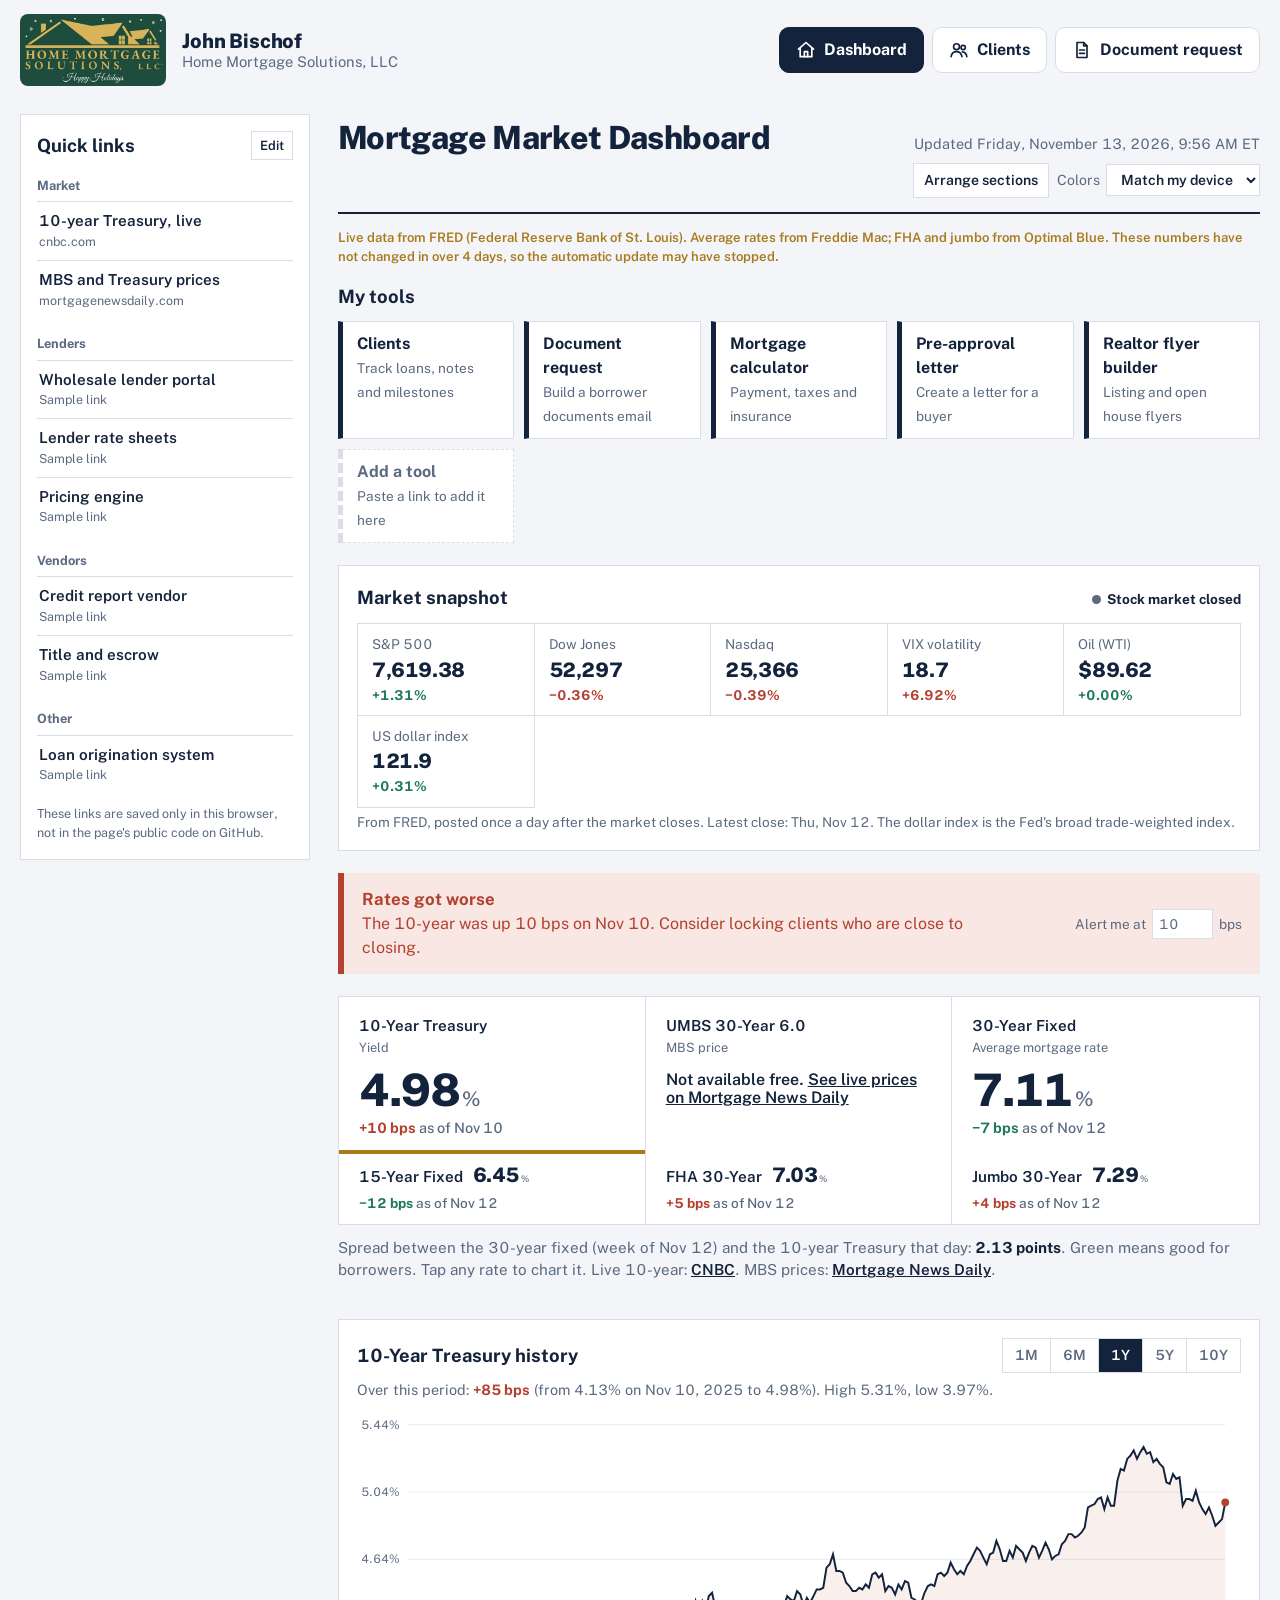
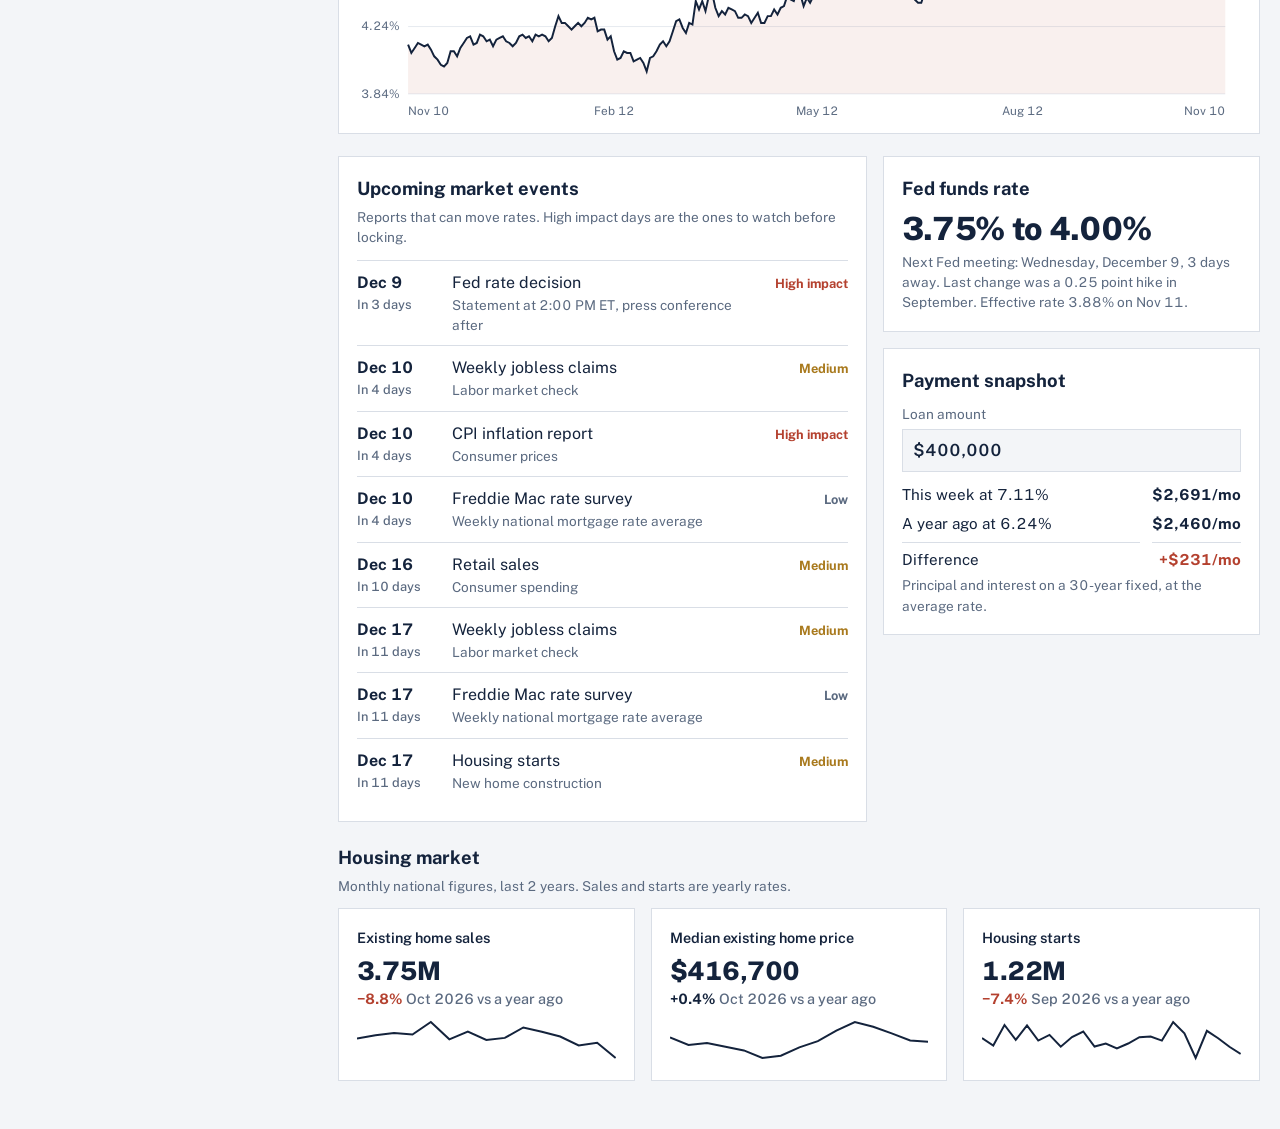
==== commit 1563bd48: "Design system 1/10: one shared set of colors, text sizes and spacing - New site.css holds the color " ====
--- a/index.html
+++ b/index.html
@@ -7,26 +7,9 @@
 <link rel="preconnect" href="https://fonts.googleapis.com">
 <link rel="preconnect" href="https://fonts.gstatic.com" crossorigin>
 <link href="https://fonts.googleapis.com/css2?family=Public+Sans:wght@400;500;600;700;800&display=swap" rel="stylesheet">
+<link rel="stylesheet" href="site.css?v=1">
 <style>
-:root{
-  --paper:#F3F5F8; --panel:#FFFFFF; --ink:#14233C; --muted:#5B6A80; --rule:#D9DEE6;
-  --good:#1F7A5A; --bad:#B4412F; --brass:#A97A1E; --line:#14233C; --grid:#E6EAF0;
-  --goodbg:#E5F3EC; --badbg:#F8E7E3;
-  box-sizing:border-box;
-  padding-top:env(safe-area-inset-top,0px); padding-bottom:env(safe-area-inset-bottom,0px);
-}
-@media (prefers-color-scheme:dark){
-  :root:not([data-theme="light"]){
-    --paper:#0F1726; --panel:#16213A; --ink:#E8EDF5; --muted:#9AA8BD; --rule:#2A3756;
-    --good:#4CC197; --bad:#F08A73; --brass:#E0B455; --line:#E8EDF5; --grid:#22304D;
-    --goodbg:#143329; --badbg:#3A2020;
-  }
-}
-:root[data-theme="dark"]{
-  --paper:#0F1726; --panel:#16213A; --ink:#E8EDF5; --muted:#9AA8BD; --rule:#2A3756;
-  --good:#4CC197; --bad:#F08A73; --brass:#E0B455; --line:#E8EDF5; --grid:#22304D;
-  --goodbg:#143329; --badbg:#3A2020;
-}
+:root{box-sizing:border-box;padding-top:env(safe-area-inset-top,0px);padding-bottom:env(safe-area-inset-bottom,0px)}
 html{scroll-padding-top:calc(env(safe-area-inset-top,0px) + var(--headh,0px) + 8px)}
 *,*::before,*::after{box-sizing:border-box}
 body{margin:0;background:var(--paper);color:var(--ink);
@@ -61,7 +44,7 @@
 .toolwrap .x:hover{color:var(--bad)}
 
 /* Alert */
-.alert{margin-top:18px;padding:14px 18px;border-left:6px solid var(--good);background:var(--goodbg);
+.alert{margin-top:18px;padding:14px 18px;border-left:6px solid var(--goodtxt);background:var(--goodbg);
   display:flex;flex-wrap:wrap;gap:8px 20px;align-items:center;justify-content:space-between}
 .alert.bad{border-left-color:var(--bad);background:var(--badbg)}
 .alert.calm{border-left-color:var(--rule);background:var(--panel);border:1px solid var(--rule);border-left-width:6px}
@@ -81,7 +64,7 @@
 .rate .val{font-size:clamp(2rem,4.6vw,2.8rem);font-weight:800;letter-spacing:-.03em;line-height:1.1;margin-top:8px}
 .rate .val small{font-size:.45em;font-weight:600;color:var(--muted);margin-left:2px}
 .chg{font-size:.9rem;font-weight:700;margin-top:2px}
-.good{color:var(--good)} .bad{color:var(--bad)}
+.good{color:var(--goodtxt)} .bad{color:var(--bad)}
 .chg span{font-weight:500;color:var(--muted)}
 .rate.off{cursor:default}
 .rate.off .val{font-size:1rem;font-weight:600;letter-spacing:0;margin-top:14px}
@@ -148,15 +131,6 @@
   .rate:last-child{border-bottom:0}
 }
 
-/* Palettes */
-:root[data-palette="forest"]{--paper:#F2F5F1;--panel:#FFFFFF;--ink:#1D3B2A;--muted:#5C6E62;--rule:#D5DDD6;
-  --good:#2C7D4F;--bad:#B4412F;--brass:#A8731F;--line:#1D3B2A;--grid:#E5EBE6;--goodbg:#E4F1E8;--badbg:#F8E7E3}
-:root[data-palette="burgundy"]{--paper:#F7F3F2;--panel:#FFFFFF;--ink:#4A1D27;--muted:#7A6266;--rule:#E3D8D8;
-  --good:#1F7A5A;--bad:#C0392B;--brass:#9A7020;--line:#4A1D27;--grid:#EFE7E6;--goodbg:#E5F3EC;--badbg:#F9E6E3}
-:root[data-palette="harbor"]{--paper:#0E1F24;--panel:#15303A;--ink:#E6F1F1;--muted:#94B0B4;--rule:#24454F;
-  --good:#5CCB9E;--bad:#F2907A;--brass:#E8B860;--line:#E6F1F1;--grid:#1D3C45;--goodbg:#15372E;--badbg:#3B2424}
-:root[data-palette="night"]{--paper:#0F1726;--panel:#16213A;--ink:#E8EDF5;--muted:#9AA8BD;--rule:#2A3756;
-  --good:#4CC197;--bad:#F08A73;--brass:#E0B455;--line:#E8EDF5;--grid:#22304D;--goodbg:#143329;--badbg:#3A2020}
 
 /* Toolbar */
 .headright{display:flex;flex-direction:column;align-items:flex-end;gap:8px}
@@ -187,7 +161,7 @@
 .mhead{display:flex;flex-wrap:wrap;gap:8px 16px;align-items:baseline;justify-content:space-between}
 .status{font-size:.85rem;font-weight:700;display:inline-flex;align-items:center;gap:6px}
 .status::before{content:"";width:9px;height:9px;border-radius:50%;background:var(--muted)}
-.status.open::before{background:var(--good)}
+.status.open::before{background:var(--goodtxt)}
 .mgrid{display:grid;grid-template-columns:repeat(auto-fill,minmax(min(150px,100%),1fr));margin-top:12px;
   border-top:1px solid var(--rule);border-left:1px solid var(--rule)}
 .mcell{padding:10px 14px;border-right:1px solid var(--rule);border-bottom:1px solid var(--rule)}
@@ -524,7 +498,7 @@
     for(let i=0;i<5;i++){const j=Math.round((X.length-1)*i/4);
       g+=`<text x="${sx(j)}" y="${H-8}" text-anchor="${i===0?"start":i===4?"end":"middle"}" font-size="12" fill="${css("--muted")}">${X[j].toLocaleDateString("en-US",fmt)}</text>`;}
     const path=Y.map((v,i)=>(i?"L":"M")+sx(i).toFixed(1)+" "+sy(v).toFixed(1)).join(" ");
-    const c=change(s,Y[0],Y.at(-1)), col=c.flat?css("--muted"):c.good?css("--good"):css("--bad");
+    const c=change(s,Y[0],Y.at(-1)), col=c.flat?css("--muted"):c.good?css("--goodtxt"):css("--bad");
     g+=`<path d="${path} L${sx(Y.length-1)} ${H-P.b} L${P.l} ${H-P.b} Z" fill="${col}" opacity=".08"/>
         <path d="${path}" fill="none" stroke="${css("--line")}" stroke-width="2"/>
         <circle cx="${sx(Y.length-1)}" cy="${sy(Y.at(-1))}" r="4" fill="${col}"/>
--- a/site.css
+++ b/site.css
@@ -0,0 +1,49 @@
+/* Shared design system for every page: colors, text sizes, spacing and base styles.
+   Pages keep their own component styles but take every color, size and space from here. */
+:root{
+  /* Colors. --brass is the one accent; --good and --bad are for status only. */
+  --paper:#F3F5F8; --panel:#FFFFFF; --ink:#14233C; --muted:#5B6A80; --rule:#D9DEE6;
+  --brass:#A97A1E; --onbrass:#FFFFFF; --tipbg:#FBF4E4;
+  --good:#2C5234; --goodtxt:#1F7A5A; --goodbg:#E5F3EC;
+  --bad:#B4412F; --badbg:#F8E7E3;
+  --line:#14233C; --grid:#E6EAF0;
+  /* Text sizes: six steps, nothing in between. */
+  --t-xs:.75rem; --t-sm:.875rem; --t-md:1rem; --t-lg:1.125rem; --t-xl:1.5rem; --t-2xl:2rem;
+  /* Spacing scale: 4, 8, 12, 16, 24, 32, 48. */
+  --s1:4px; --s2:8px; --s3:12px; --s4:16px; --s5:24px; --s6:32px; --s7:48px;
+  /* Content width on large screens, the same on every page so the top bar never shifts. */
+  --wide:1560px;
+  color-scheme:light;
+}
+@media (prefers-color-scheme:dark){
+  :root:not([data-theme="light"]){
+    --paper:#0F1726; --panel:#16213A; --ink:#E8EDF5; --muted:#9AA8BD; --rule:#2A3756;
+    --brass:#E0B455; --onbrass:#FFFFFF; --tipbg:#2C2717;
+    --good:#3F8A55; --goodtxt:#4CC197; --goodbg:#143329;
+    --bad:#F08A73; --badbg:#3A2020;
+    --line:#E8EDF5; --grid:#22304D;
+  }
+}
+:root[data-theme="dark"]{
+  --paper:#0F1726; --panel:#16213A; --ink:#E8EDF5; --muted:#9AA8BD; --rule:#2A3756;
+  --brass:#E0B455; --onbrass:#FFFFFF; --tipbg:#2C2717;
+  --good:#3F8A55; --goodtxt:#4CC197; --goodbg:#143329;
+  --bad:#F08A73; --badbg:#3A2020;
+  --line:#E8EDF5; --grid:#22304D;
+}
+/* Color schemes picked on the dashboard */
+:root[data-palette="forest"]{--paper:#F2F5F1;--panel:#FFFFFF;--ink:#1D3B2A;--muted:#5C6E62;--rule:#D5DDD6;
+  --brass:#A8731F;--tipbg:#FAF3E3;--goodtxt:#2C7D4F;--goodbg:#E4F1E8;--bad:#B4412F;--badbg:#F8E7E3;--line:#1D3B2A;--grid:#E5EBE6}
+:root[data-palette="burgundy"]{--paper:#F7F3F2;--panel:#FFFFFF;--ink:#4A1D27;--muted:#7A6266;--rule:#E3D8D8;
+  --brass:#9A7020;--tipbg:#FAF3E3;--goodtxt:#1F7A5A;--goodbg:#E5F3EC;--bad:#C0392B;--badbg:#F9E6E3;--line:#4A1D27;--grid:#EFE7E6}
+:root[data-palette="harbor"]{--paper:#0E1F24;--panel:#15303A;--ink:#E6F1F1;--muted:#94B0B4;--rule:#24454F;
+  --brass:#E8B860;--tipbg:#2F2C1A;--goodtxt:#5CCB9E;--goodbg:#15372E;--bad:#F2907A;--badbg:#3B2424;--line:#E6F1F1;--grid:#1D3C45}
+:root[data-palette="night"]{--paper:#0F1726;--panel:#16213A;--ink:#E8EDF5;--muted:#9AA8BD;--rule:#2A3756;
+  --brass:#E0B455;--tipbg:#2C2717;--goodtxt:#4CC197;--goodbg:#143329;--bad:#F08A73;--badbg:#3A2020;--line:#E8EDF5;--grid:#22304D}
+
+*,*::before,*::after{box-sizing:border-box}
+body{margin:0;background:var(--paper);color:var(--ink);line-height:1.5;
+  font-family:"Public Sans",system-ui,-apple-system,"Segoe UI",Roboto,sans-serif}
+a{color:inherit}
+button,select,input,textarea{font:inherit;color:inherit}
+:focus-visible{outline:3px solid var(--brass);outline-offset:2px}
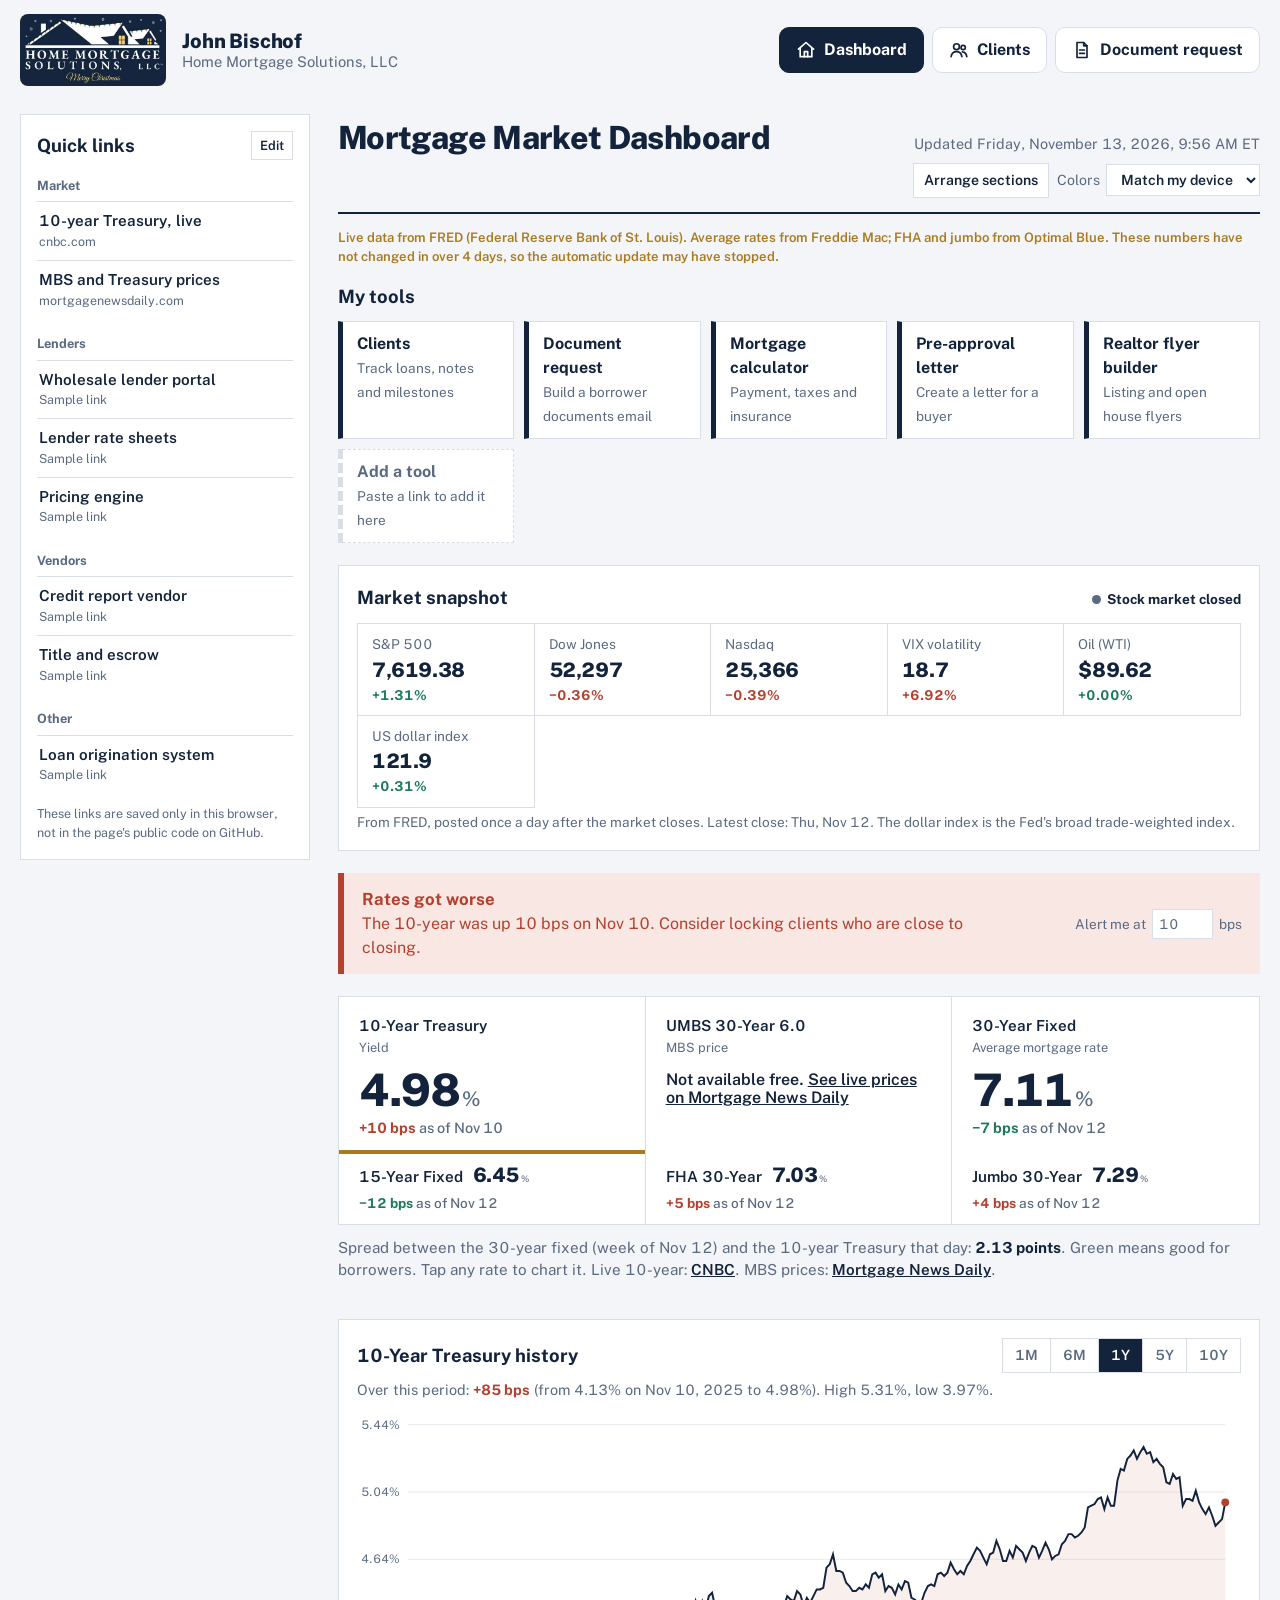
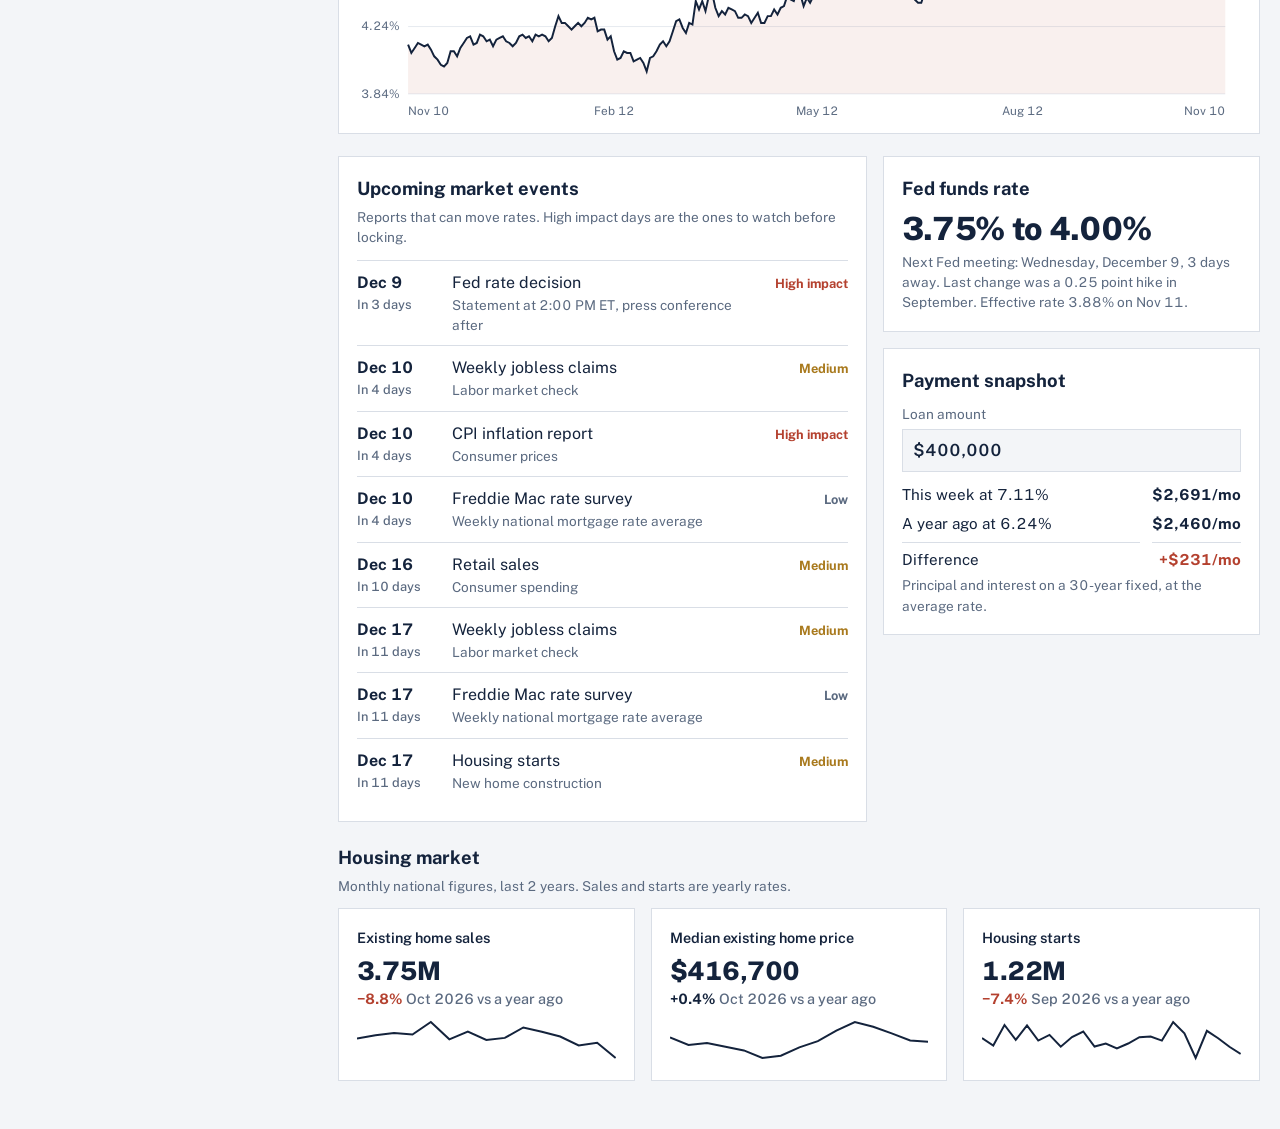
==== commit fa21fa43: "Design system 2/10: same page width everywhere, two-column document request - All three pages share " ====
--- a/index.html
+++ b/index.html
@@ -15,7 +15,7 @@
 body{margin:0;background:var(--paper);color:var(--ink);
   font-family:"Public Sans",system-ui,-apple-system,"Segoe UI",Roboto,sans-serif;
   font-variant-numeric:tabular-nums;line-height:1.5}
-.shell{max-width:1400px;margin:0 auto;padding:0 20px;display:grid;grid-template-columns:290px minmax(0,1fr);gap:28px;align-items:start}
+.shell{max-width:var(--wide);margin:0 auto;padding:0 20px;display:grid;grid-template-columns:290px minmax(0,1fr);gap:28px;align-items:start}
 .wrap{min-width:0;padding:28px 0 48px}
 h2{font-size:1.15rem;font-weight:700;margin:0}
 header{display:flex;flex-wrap:wrap;align-items:baseline;justify-content:space-between;gap:8px 24px;
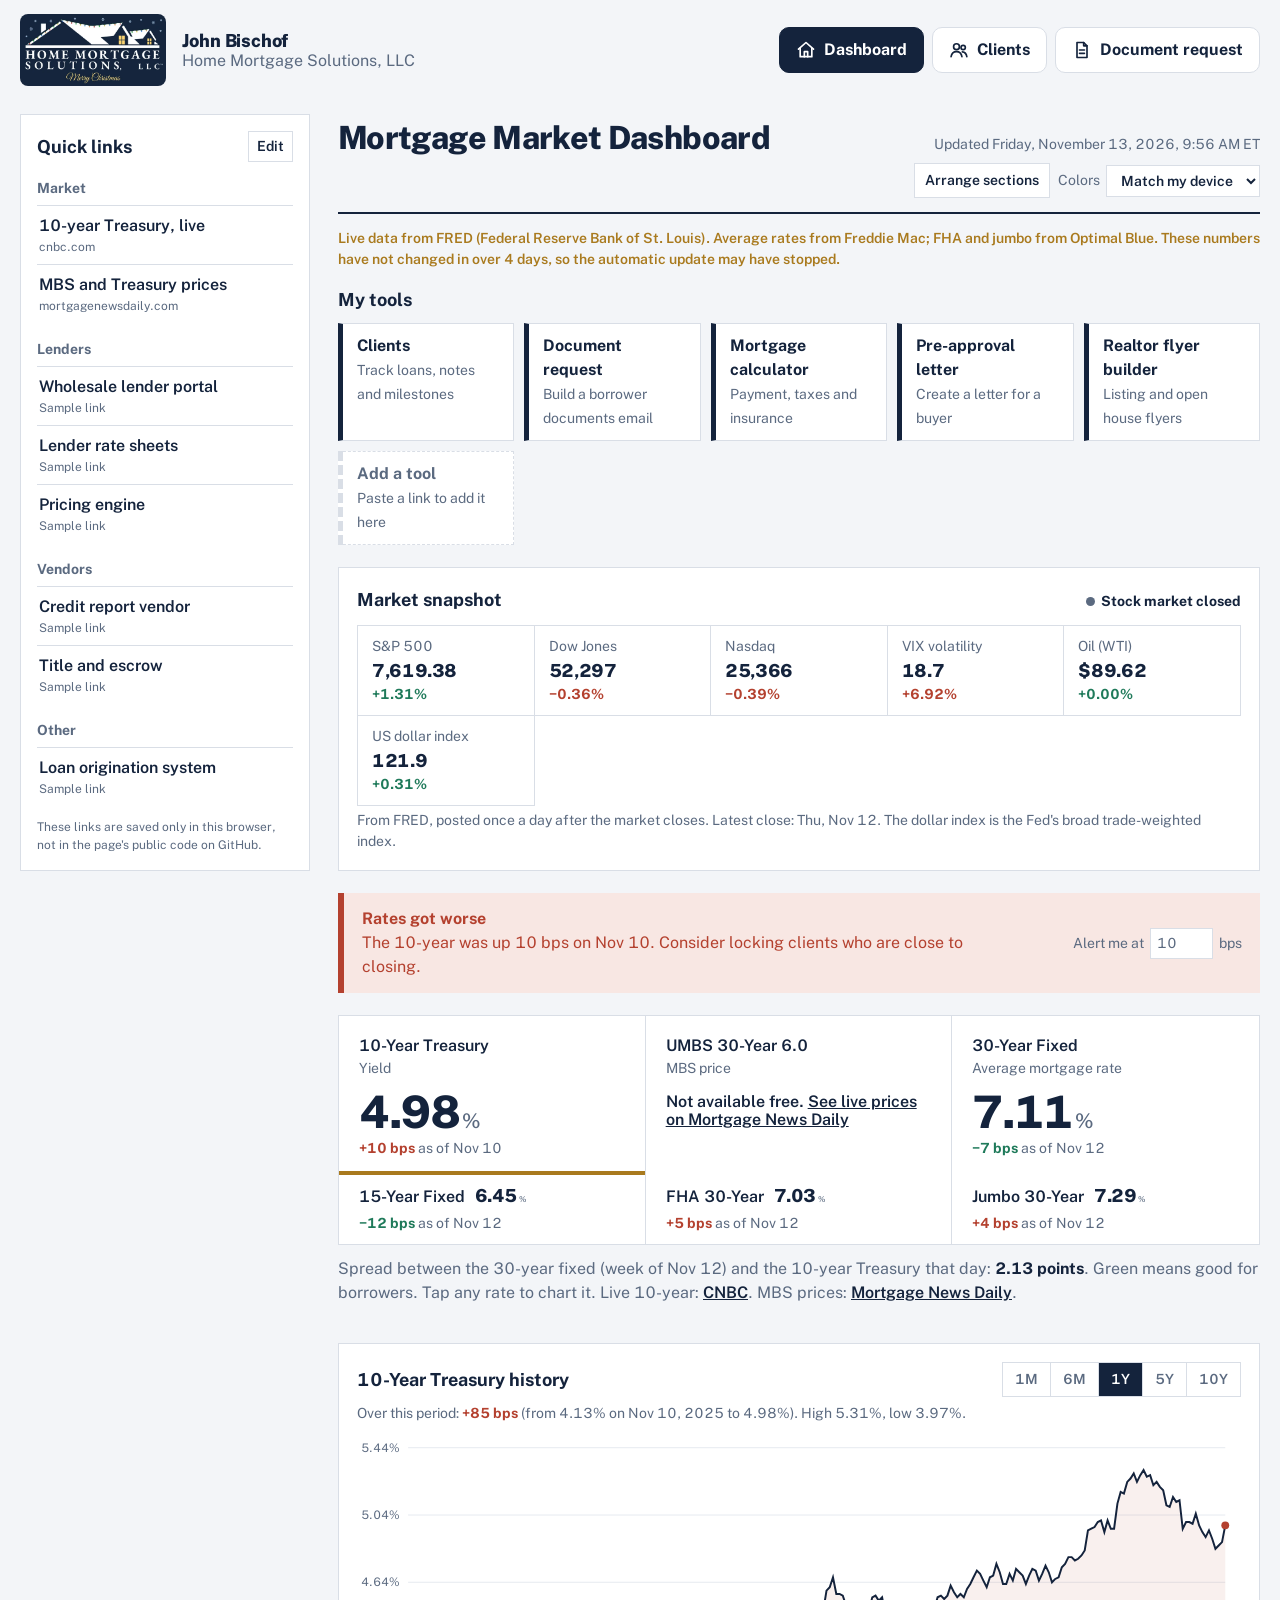
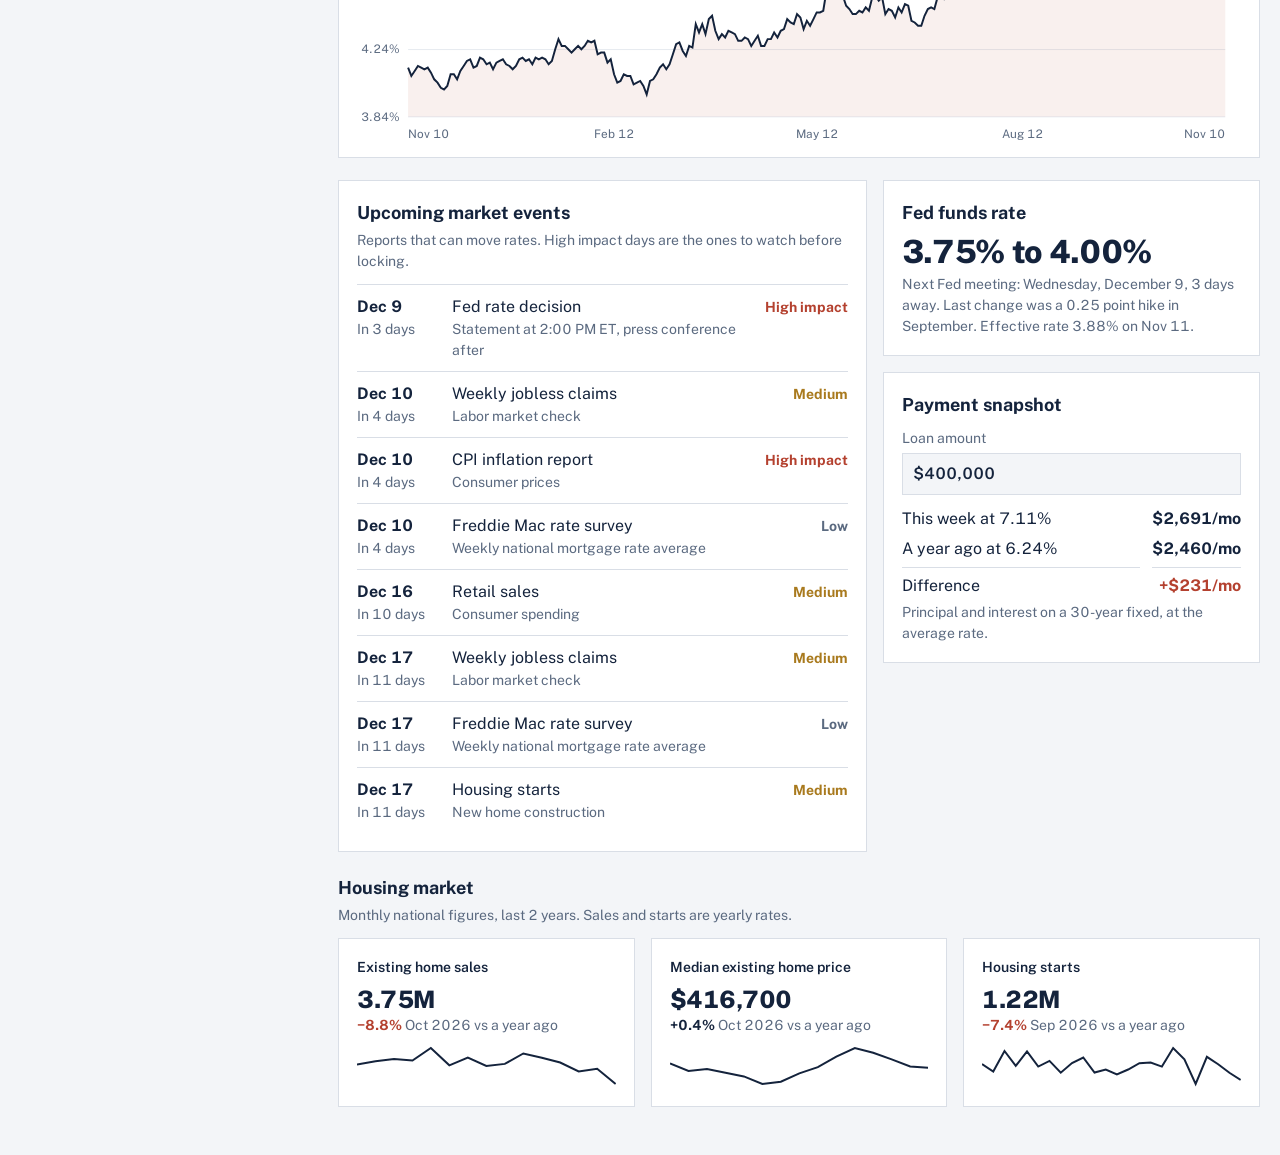
==== commit a2424ccc: "Design system 3/10: six text sizes and four weights instead of 16 to 30 sizes - Every text size on t" ====
--- a/index.html
+++ b/index.html
@@ -17,13 +17,13 @@
   font-variant-numeric:tabular-nums;line-height:1.5}
 .shell{max-width:var(--wide);margin:0 auto;padding:0 20px;display:grid;grid-template-columns:290px minmax(0,1fr);gap:28px;align-items:start}
 .wrap{min-width:0;padding:28px 0 48px}
-h2{font-size:1.15rem;font-weight:700;margin:0}
+h2{font-size:var(--t-lg);font-weight:700;margin:0}
 header{display:flex;flex-wrap:wrap;align-items:baseline;justify-content:space-between;gap:8px 24px;
   border-bottom:2px solid var(--ink);padding-bottom:14px;
   position:sticky;top:env(safe-area-inset-top,0px);z-index:10;background:var(--paper);padding-top:12px;margin-top:-12px}
 h1{font-size:clamp(1.5rem,3.2vw,2rem);font-weight:800;letter-spacing:-.02em;margin:0}
-.stamp{color:var(--muted);font-size:.9rem}
-.sample{display:block;margin-top:14px;font-size:.82rem;color:var(--brass);font-weight:600}
+.stamp{color:var(--muted);font-size:var(--t-sm)}
+.sample{display:block;margin-top:14px;font-size:var(--t-sm);color:var(--brass);font-weight:600}
 button,input{font:inherit;color:inherit}
 :focus-visible{outline:3px solid var(--brass);outline-offset:2px}
 
@@ -34,13 +34,13 @@
 .tile{display:block;text-decoration:none;color:var(--ink);background:var(--panel);border:1px solid var(--rule);
   border-left:5px solid var(--ink);padding:10px 14px}
 .tile:hover{border-left-color:var(--brass)}
-.tile b{display:block;font-size:1rem}
-.tile span{font-size:.85rem;color:var(--muted)}
+.tile b{display:block;font-size:var(--t-md)}
+.tile span{font-size:var(--t-sm);color:var(--muted)}
 .tile.add{border-style:dashed;border-left:5px dashed var(--rule);color:var(--muted)}
 .toolwrap{position:relative}
 .toolwrap .tile{height:100%}
 button.tile{width:100%;text-align:left;cursor:pointer;font:inherit}
-.toolwrap .x{position:absolute;top:4px;right:4px;background:transparent;border:0;color:var(--muted);cursor:pointer;font-size:1rem;line-height:1;padding:4px 6px}
+.toolwrap .x{position:absolute;top:4px;right:4px;background:transparent;border:0;color:var(--muted);cursor:pointer;font-size:var(--t-md);line-height:1;padding:4px 6px}
 .toolwrap .x:hover{color:var(--bad)}
 
 /* Alert */
@@ -49,8 +49,8 @@
 .alert.bad{border-left-color:var(--bad);background:var(--badbg)}
 .alert.calm{border-left-color:var(--rule);background:var(--panel);border:1px solid var(--rule);border-left-width:6px}
 .alert p{margin:0;max-width:62ch}
-.alert b{display:block;font-size:1.05rem}
-.alert label{font-size:.85rem;color:var(--muted);display:flex;align-items:center;gap:6px}
+.alert b{display:block;font-size:var(--t-md)}
+.alert label{font-size:var(--t-sm);color:var(--muted);display:flex;align-items:center;gap:6px}
 .alert input{width:4.5em;padding:4px 6px;border:1px solid var(--rule);background:var(--panel)}
 
 /* Rate strip */
@@ -59,22 +59,22 @@
 .rate:last-child{border-right:0}
 .rate:focus-visible{outline:3px solid var(--brass);outline-offset:-3px}
 .rate[aria-pressed="true"]{box-shadow:inset 0 -4px 0 var(--brass)}
-.rate .name{font-size:.95rem;font-weight:600}
-.rate .sub{font-size:.8rem;color:var(--muted)}
+.rate .name{font-size:var(--t-md);font-weight:600}
+.rate .sub{font-size:var(--t-sm);color:var(--muted)}
 .rate .val{font-size:clamp(2rem,4.6vw,2.8rem);font-weight:800;letter-spacing:-.03em;line-height:1.1;margin-top:8px}
 .rate .val small{font-size:.45em;font-weight:600;color:var(--muted);margin-left:2px}
-.chg{font-size:.9rem;font-weight:700;margin-top:2px}
+.chg{font-size:var(--t-sm);font-weight:700;margin-top:2px}
 .good{color:var(--goodtxt)} .bad{color:var(--bad)}
-.chg span{font-weight:500;color:var(--muted)}
+.chg span{font-weight:400;color:var(--muted)}
 .rate.off{cursor:default}
-.rate.off .val{font-size:1rem;font-weight:600;letter-spacing:0;margin-top:14px}
+.rate.off .val{font-size:var(--t-md);font-weight:600;letter-spacing:0;margin-top:14px}
 .rate.off .val a{color:var(--ink)}
 .rates.minor{margin-top:-1px;border-top:0}
 .rates.minor .rate{padding:10px 20px;display:flex;flex-wrap:wrap;align-items:baseline;gap:4px 10px}
-.rates.minor .val{font-size:1.25rem;margin:0}
-.rates.minor .chg{margin:0;font-size:.85rem}
+.rates.minor .val{font-size:var(--t-lg);margin:0}
+.rates.minor .chg{margin:0;font-size:var(--t-sm)}
 .rates.minor .sub{display:none}
-.spread{margin-top:12px;font-size:.95rem;color:var(--muted)}
+.spread{margin-top:12px;font-size:var(--t-md);color:var(--muted)}
 .spread b{color:var(--ink)}
 
 /* Panels */
@@ -82,43 +82,43 @@
 .chartbox{margin-top:22px;padding-bottom:10px}
 .charthead{display:flex;flex-wrap:wrap;align-items:center;justify-content:space-between;gap:12px}
 .range{display:flex;border:1px solid var(--rule)}
-.range button{font-size:.88rem;font-weight:600;background:transparent;color:var(--muted);
+.range button{font-size:var(--t-sm);font-weight:600;background:transparent;color:var(--muted);
   border:0;border-right:1px solid var(--rule);padding:6px 12px;cursor:pointer}
 .range button:last-child{border-right:0}
 .range button[aria-pressed="true"]{background:var(--ink);color:var(--panel)}
-.periodline{margin-top:6px;font-size:.9rem;color:var(--muted)}
+.periodline{margin-top:6px;font-size:var(--t-sm);color:var(--muted)}
 .chartarea{position:relative;margin-top:8px;overflow-x:auto}
 #chart{display:block;width:100%;height:auto;min-width:520px}
-.tip{position:absolute;pointer-events:none;background:var(--ink);color:var(--panel);font-size:.82rem;
+.tip{position:absolute;pointer-events:none;background:var(--ink);color:var(--panel);font-size:var(--t-sm);
   padding:6px 9px;white-space:nowrap;opacity:0;transform:translate(-50%,-110%)}
 
 .grid2{display:grid;grid-template-columns:1.4fr 1fr;gap:16px;margin-top:22px}
 .stack{display:grid;gap:16px;align-content:start}
-.note{font-size:.85rem;color:var(--muted);margin:4px 0 0}
+.note{font-size:var(--t-sm);color:var(--muted);margin:4px 0 0}
 
 /* Calendar */
 .events{list-style:none;margin:12px 0 0;padding:0}
 .events li{display:grid;grid-template-columns:5.2em 1fr auto;gap:12px;align-items:baseline;
   padding:10px 0;border-top:1px solid var(--rule)}
 .events .when{font-weight:700}
-.events .when small{display:block;font-weight:500;color:var(--muted);font-size:.8rem}
-.events .what small{display:block;color:var(--muted);font-size:.85rem}
-.impact{font-size:.8rem;font-weight:700;white-space:nowrap}
+.events .when small{display:block;font-weight:400;color:var(--muted);font-size:var(--t-sm)}
+.events .what small{display:block;color:var(--muted);font-size:var(--t-sm)}
+.impact{font-size:var(--t-sm);font-weight:700;white-space:nowrap}
 .impact.high{color:var(--bad)} .impact.med{color:var(--brass)} .impact.low{color:var(--muted)}
 
 /* Fed + payment */
-.big{font-size:2rem;font-weight:800;letter-spacing:-.02em;line-height:1.15;margin-top:8px}
-.pay label{display:block;font-size:.85rem;color:var(--muted);margin-top:10px}
-.pay input{width:100%;padding:8px 10px;border:1px solid var(--rule);background:var(--paper);font-size:1.05rem;font-weight:600;margin-top:4px}
-.payrows{display:grid;grid-template-columns:1fr auto;gap:6px 12px;margin-top:12px;font-size:.95rem}
+.big{font-size:var(--t-2xl);font-weight:800;letter-spacing:-.02em;line-height:1.15;margin-top:8px}
+.pay label{display:block;font-size:var(--t-sm);color:var(--muted);margin-top:10px}
+.pay input{width:100%;padding:8px 10px;border:1px solid var(--rule);background:var(--paper);font-size:var(--t-md);font-weight:600;margin-top:4px}
+.payrows{display:grid;grid-template-columns:1fr auto;gap:6px 12px;margin-top:12px;font-size:var(--t-md)}
 .payrows .num{font-weight:700;text-align:right}
 .payrows .total{border-top:1px solid var(--rule);padding-top:6px}
 
 /* Housing */
 .housing{margin-top:22px}
 .hcards{display:grid;grid-template-columns:repeat(3,1fr);gap:16px;margin-top:12px}
-.hcard .lbl{font-size:.9rem;font-weight:600}
-.hcard .big{font-size:1.6rem}
+.hcard .lbl{font-size:var(--t-sm);font-weight:600}
+.hcard .big{font-size:var(--t-xl)}
 .hcard svg{display:block;width:100%;height:44px;margin-top:8px}
 
 @media (max-width:820px){
@@ -135,21 +135,21 @@
 /* Toolbar */
 .headright{display:flex;flex-direction:column;align-items:flex-end;gap:8px}
 .toolbar{display:flex;flex-wrap:wrap;gap:8px;align-items:center;justify-content:flex-end}
-.tbtn,.toolbar select{font-size:.88rem;font-weight:600;background:var(--panel);color:var(--ink);
+.tbtn,.toolbar select{font-size:var(--t-sm);font-weight:600;background:var(--panel);color:var(--ink);
   border:1px solid var(--rule);padding:6px 10px;cursor:pointer}
 a.tbtn{text-decoration:none;display:inline-block}
 .tbtn[aria-pressed="true"]{background:var(--ink);color:var(--panel);border-color:var(--ink)}
-.toolbar label{font-size:.88rem;color:var(--muted);display:flex;gap:6px;align-items:center}
+.toolbar label{font-size:var(--t-sm);color:var(--muted);display:flex;gap:6px;align-items:center}
 @media (max-width:640px){.headright{align-items:flex-start}.toolbar{justify-content:flex-start}}
 
 /* Board */
 .board{display:grid;grid-template-columns:minmax(0,1fr);gap:22px;margin-top:16px}
 /* Arrange mode */
 .arrbar{display:none;align-items:center;gap:8px;background:var(--ink);color:var(--panel);padding:6px 10px;
-  font-size:.85rem;font-weight:600;cursor:grab;touch-action:none;user-select:none;-webkit-user-select:none}
+  font-size:var(--t-sm);font-weight:600;cursor:grab;touch-action:none;user-select:none;-webkit-user-select:none}
 .arranging .arrbar{display:flex}
 .arrbar .grip{flex:1;min-width:0}
-.arrbar button{font-size:.8rem;font-weight:600;background:transparent;color:var(--panel);border:1px solid currentColor;padding:3px 8px;cursor:pointer}
+.arrbar button{font-size:var(--t-sm);font-weight:600;background:transparent;color:var(--panel);border:1px solid currentColor;padding:3px 8px;cursor:pointer}
 .arrbar button:disabled{opacity:.4;cursor:default}
 .arrbar button:focus-visible{outline-offset:1px}
 .block.dragging{opacity:.65;box-shadow:0 8px 24px rgba(0,0,0,.25)}
@@ -159,29 +159,29 @@
 
 /* Market snapshot */
 .mhead{display:flex;flex-wrap:wrap;gap:8px 16px;align-items:baseline;justify-content:space-between}
-.status{font-size:.85rem;font-weight:700;display:inline-flex;align-items:center;gap:6px}
+.status{font-size:var(--t-sm);font-weight:700;display:inline-flex;align-items:center;gap:6px}
 .status::before{content:"";width:9px;height:9px;border-radius:50%;background:var(--muted)}
 .status.open::before{background:var(--goodtxt)}
 .mgrid{display:grid;grid-template-columns:repeat(auto-fill,minmax(min(150px,100%),1fr));margin-top:12px;
   border-top:1px solid var(--rule);border-left:1px solid var(--rule)}
 .mcell{padding:10px 14px;border-right:1px solid var(--rule);border-bottom:1px solid var(--rule)}
-.mcell .lbl{font-size:.85rem;color:var(--muted)}
-.mcell .v{font-size:1.25rem;font-weight:800;letter-spacing:-.02em}
-.mcell .chg{font-size:.85rem;margin:0}
+.mcell .lbl{font-size:var(--t-sm);color:var(--muted)}
+.mcell .v{font-size:var(--t-lg);font-weight:800;letter-spacing:-.02em}
+.mcell .chg{font-size:var(--t-sm);margin:0}
 
 /* Side panel */
 .side{position:sticky;top:env(safe-area-inset-top,0px);max-height:100vh;overflow-y:auto;padding:28px 0 28px}
 .sidein{background:var(--panel);border:1px solid var(--rule);padding:16px}
 .sidehead{display:flex;align-items:center;justify-content:space-between;gap:8px}
-.sidehead .tbtn{padding:4px 8px;font-size:.8rem}
-.side h3{font-size:.8rem;font-weight:700;color:var(--muted);margin:16px 0 6px}
+.sidehead .tbtn{padding:4px 8px;font-size:var(--t-sm)}
+.side h3{font-size:var(--t-sm);font-weight:700;color:var(--muted);margin:16px 0 6px}
 .qlinks{list-style:none;margin:0;padding:0}
 .qlinks li{display:flex;align-items:center;gap:6px;border-top:1px solid var(--rule)}
-.qlinks a{flex:1;display:block;padding:8px 2px;color:var(--ink);text-decoration:none;font-weight:600;font-size:.95rem;overflow-wrap:anywhere}
+.qlinks a{flex:1;display:block;padding:8px 2px;color:var(--ink);text-decoration:none;font-weight:600;font-size:var(--t-md);overflow-wrap:anywhere}
 .qlinks a:hover{color:var(--brass)}
-.qlinks a small{display:block;font-weight:400;color:var(--muted);font-size:.78rem}
-.qlinks .x{display:none;background:transparent;border:1px solid var(--rule);color:var(--bad);cursor:pointer;padding:0 7px;font-size:1rem;line-height:1.5}
-.qlinks .ed{display:none;background:transparent;border:1px solid var(--rule);color:var(--ink);cursor:pointer;padding:0 7px;font-size:.8rem;font-weight:600;line-height:1.9}
+.qlinks a small{display:block;font-weight:400;color:var(--muted);font-size:var(--t-xs)}
+.qlinks .x{display:none;background:transparent;border:1px solid var(--rule);color:var(--bad);cursor:pointer;padding:0 7px;font-size:var(--t-md);line-height:1.5}
+.qlinks .ed{display:none;background:transparent;border:1px solid var(--rule);color:var(--ink);cursor:pointer;padding:0 7px;font-size:var(--t-sm);font-weight:600;line-height:1.9}
 .editing .qlinks .x,.editing .qlinks .ed{display:block}
 .qlinks li.being-edited a{color:var(--brass)}
 .addform .formbtns{display:flex;gap:8px}
@@ -189,11 +189,11 @@
 .addform .formbtns .cancel{background:var(--panel);color:var(--ink);border-color:var(--rule)}
 .addform{display:none;margin-top:14px;border-top:2px solid var(--ink);padding-top:12px;gap:8px}
 .editing .addform{display:grid}
-.addform label{font-size:.8rem;color:var(--muted);display:grid;gap:3px}
+.addform label{font-size:var(--t-sm);color:var(--muted);display:grid;gap:3px}
 .addform input,.addform select{padding:7px 8px;border:1px solid var(--rule);background:var(--paper);color:var(--ink)}
 .addform .tbtn{background:var(--ink);color:var(--panel);border-color:var(--ink)}
-.formerr{color:var(--bad);font-size:.82rem;min-height:1em;margin:0}
-.sidenote{font-size:.78rem;color:var(--muted);margin:12px 0 0}
+.formerr{color:var(--bad);font-size:var(--t-sm);min-height:1em;margin:0}
+.sidenote{font-size:var(--t-xs);color:var(--muted);margin:12px 0 0}
 .sideclose,#sideOpen{display:none}
 .backdrop{display:none}
 @media (max-width:1000px){
@@ -208,7 +208,7 @@
 }
 @media (prefers-reduced-motion:reduce){.side{transition:none}}
 </style>
-<script src="brand.js?v=5" defer></script>
+<script src="brand.js?v=6" defer></script>
 </head>
 <body>
 <div class="shell">
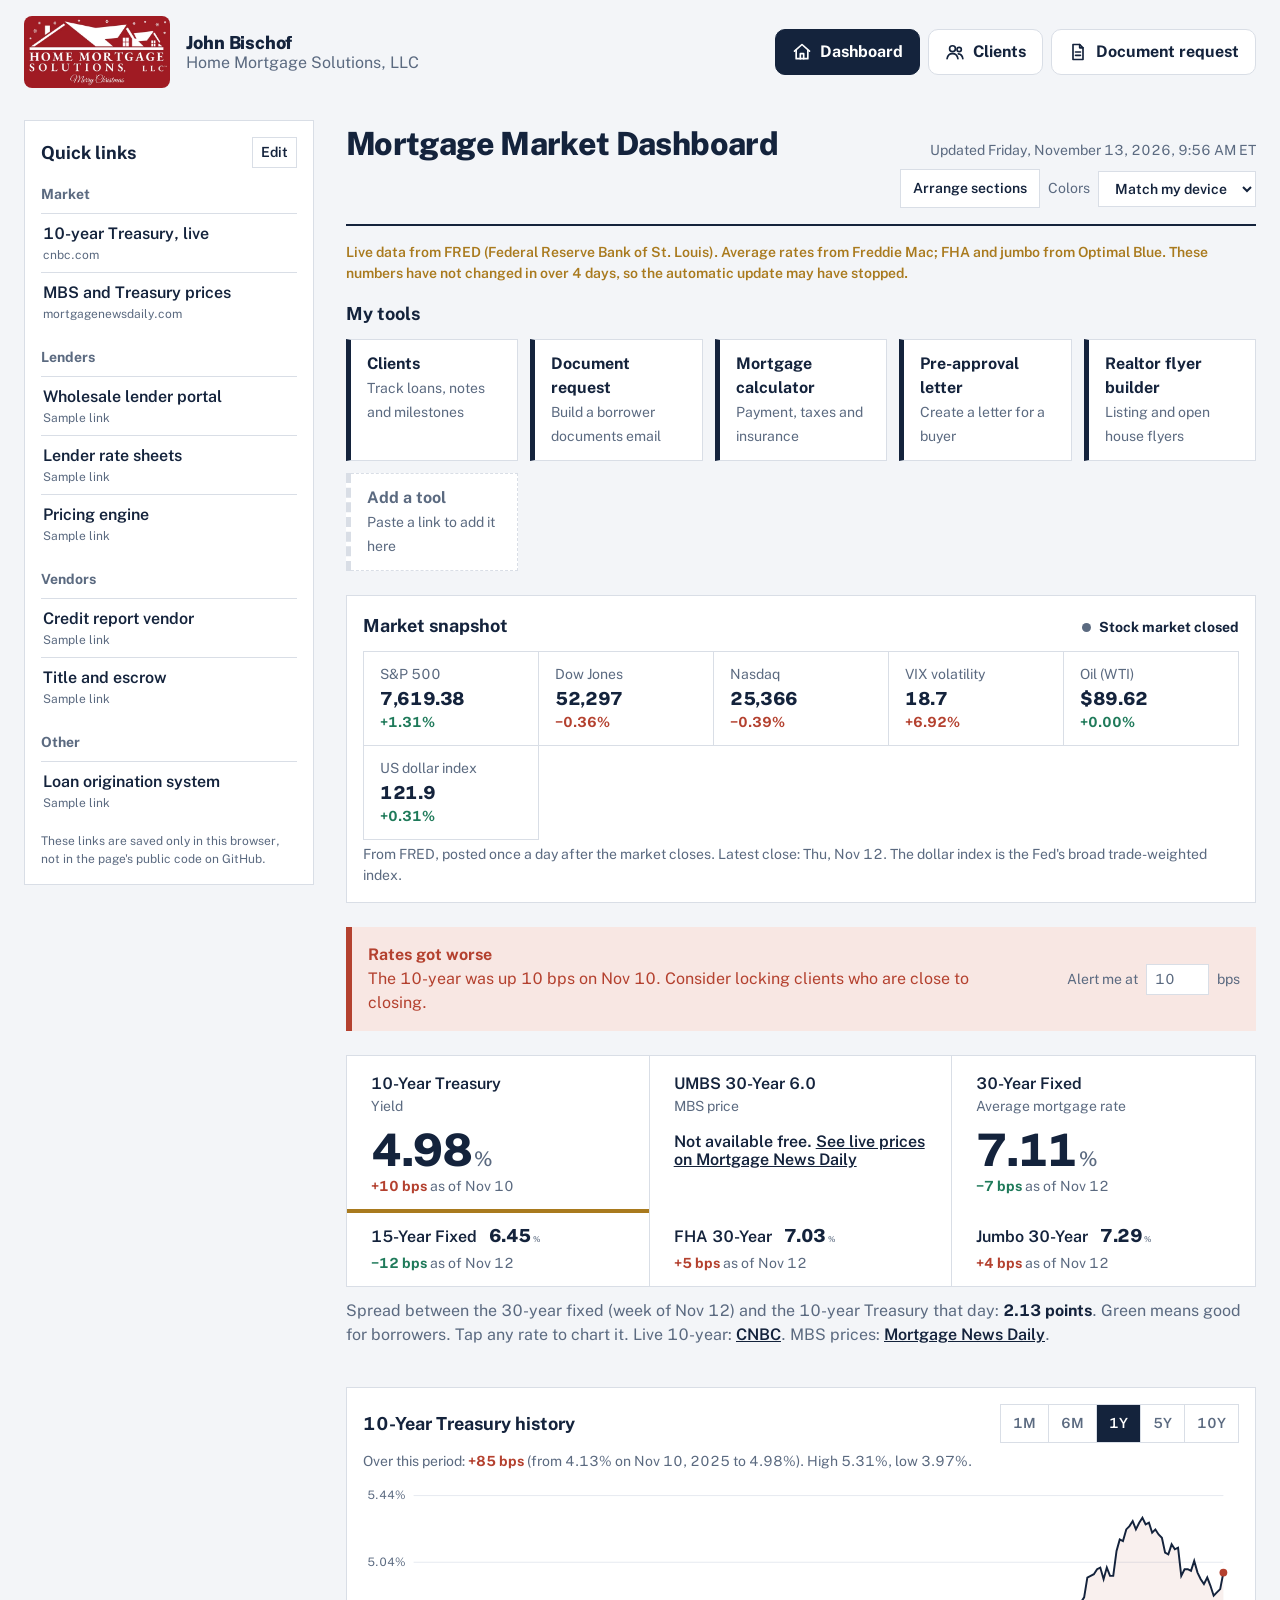
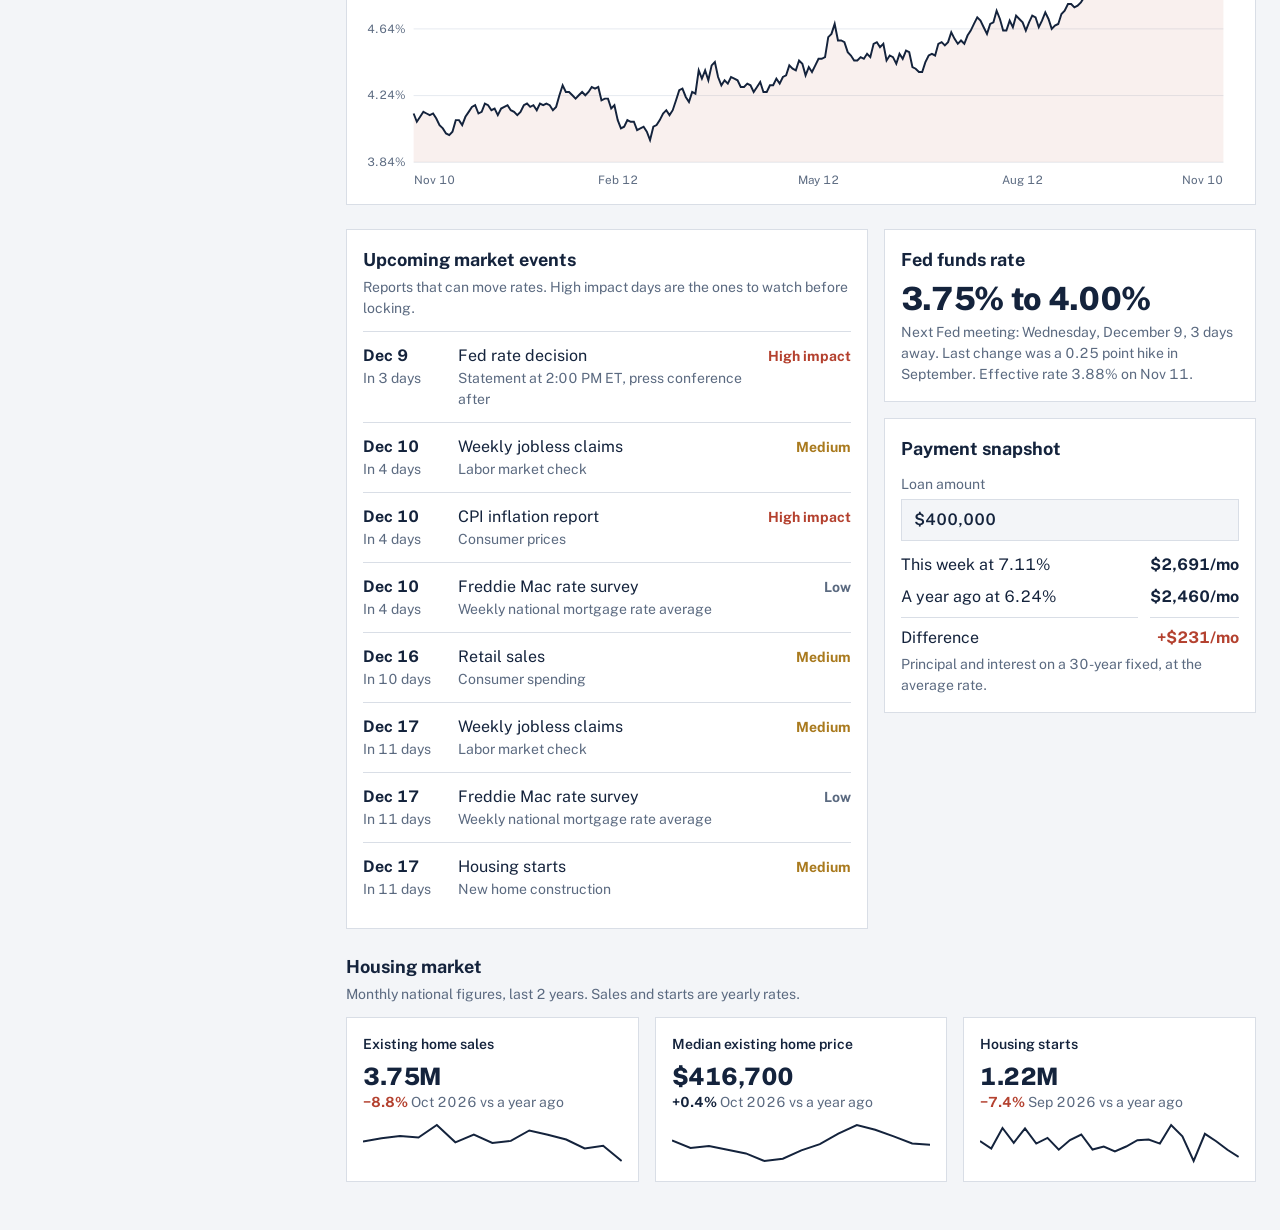
==== commit 8b5a5e4f: "Design system 4/10: one spacing scale (4, 8, 12, 16, 24, 32, 48) - Padding, margins and gaps on all " ====
--- a/index.html
+++ b/index.html
@@ -15,24 +15,24 @@
 body{margin:0;background:var(--paper);color:var(--ink);
   font-family:"Public Sans",system-ui,-apple-system,"Segoe UI",Roboto,sans-serif;
   font-variant-numeric:tabular-nums;line-height:1.5}
-.shell{max-width:var(--wide);margin:0 auto;padding:0 20px;display:grid;grid-template-columns:290px minmax(0,1fr);gap:28px;align-items:start}
-.wrap{min-width:0;padding:28px 0 48px}
+.shell{max-width:var(--wide);margin:0 auto;padding:0 24px;display:grid;grid-template-columns:290px minmax(0,1fr);gap:32px;align-items:start}
+.wrap{min-width:0;padding:32px 0 48px}
 h2{font-size:var(--t-lg);font-weight:700;margin:0}
 header{display:flex;flex-wrap:wrap;align-items:baseline;justify-content:space-between;gap:8px 24px;
-  border-bottom:2px solid var(--ink);padding-bottom:14px;
+  border-bottom:2px solid var(--ink);padding-bottom:16px;
   position:sticky;top:env(safe-area-inset-top,0px);z-index:10;background:var(--paper);padding-top:12px;margin-top:-12px}
 h1{font-size:clamp(1.5rem,3.2vw,2rem);font-weight:800;letter-spacing:-.02em;margin:0}
 .stamp{color:var(--muted);font-size:var(--t-sm)}
-.sample{display:block;margin-top:14px;font-size:var(--t-sm);color:var(--brass);font-weight:600}
+.sample{display:block;margin-top:16px;font-size:var(--t-sm);color:var(--brass);font-weight:600}
 button,input{font:inherit;color:inherit}
 :focus-visible{outline:3px solid var(--brass);outline-offset:2px}
 
 /* Tools */
-.links{margin-top:18px}
-.links h2{margin-bottom:10px}
-.tiles{display:grid;grid-template-columns:repeat(auto-fill,minmax(min(160px,100%),1fr));gap:10px}
+.links{margin-top:16px}
+.links h2{margin-bottom:12px}
+.tiles{display:grid;grid-template-columns:repeat(auto-fill,minmax(min(160px,100%),1fr));gap:12px}
 .tile{display:block;text-decoration:none;color:var(--ink);background:var(--panel);border:1px solid var(--rule);
-  border-left:5px solid var(--ink);padding:10px 14px}
+  border-left:5px solid var(--ink);padding:12px 16px}
 .tile:hover{border-left-color:var(--brass)}
 .tile b{display:block;font-size:var(--t-md)}
 .tile span{font-size:var(--t-sm);color:var(--muted)}
@@ -40,22 +40,22 @@
 .toolwrap{position:relative}
 .toolwrap .tile{height:100%}
 button.tile{width:100%;text-align:left;cursor:pointer;font:inherit}
-.toolwrap .x{position:absolute;top:4px;right:4px;background:transparent;border:0;color:var(--muted);cursor:pointer;font-size:var(--t-md);line-height:1;padding:4px 6px}
+.toolwrap .x{position:absolute;top:4px;right:4px;background:transparent;border:0;color:var(--muted);cursor:pointer;font-size:var(--t-md);line-height:1;padding:4px 8px}
 .toolwrap .x:hover{color:var(--bad)}
 
 /* Alert */
-.alert{margin-top:18px;padding:14px 18px;border-left:6px solid var(--goodtxt);background:var(--goodbg);
-  display:flex;flex-wrap:wrap;gap:8px 20px;align-items:center;justify-content:space-between}
+.alert{margin-top:16px;padding:16px 16px;border-left:6px solid var(--goodtxt);background:var(--goodbg);
+  display:flex;flex-wrap:wrap;gap:8px 24px;align-items:center;justify-content:space-between}
 .alert.bad{border-left-color:var(--bad);background:var(--badbg)}
 .alert.calm{border-left-color:var(--rule);background:var(--panel);border:1px solid var(--rule);border-left-width:6px}
 .alert p{margin:0;max-width:62ch}
 .alert b{display:block;font-size:var(--t-md)}
-.alert label{font-size:var(--t-sm);color:var(--muted);display:flex;align-items:center;gap:6px}
-.alert input{width:4.5em;padding:4px 6px;border:1px solid var(--rule);background:var(--panel)}
+.alert label{font-size:var(--t-sm);color:var(--muted);display:flex;align-items:center;gap:8px}
+.alert input{width:4.5em;padding:4px 8px;border:1px solid var(--rule);background:var(--panel)}
 
 /* Rate strip */
-.rates{display:grid;grid-template-columns:repeat(3,1fr);margin-top:14px;border:1px solid var(--rule);background:var(--panel)}
-.rate{all:unset;cursor:pointer;padding:18px 20px 16px;border-right:1px solid var(--rule)}
+.rates{display:grid;grid-template-columns:repeat(3,1fr);margin-top:16px;border:1px solid var(--rule);background:var(--panel)}
+.rate{all:unset;cursor:pointer;padding:16px 24px 16px;border-right:1px solid var(--rule)}
 .rate:last-child{border-right:0}
 .rate:focus-visible{outline:3px solid var(--brass);outline-offset:-3px}
 .rate[aria-pressed="true"]{box-shadow:inset 0 -4px 0 var(--brass)}
@@ -67,10 +67,10 @@
 .good{color:var(--goodtxt)} .bad{color:var(--bad)}
 .chg span{font-weight:400;color:var(--muted)}
 .rate.off{cursor:default}
-.rate.off .val{font-size:var(--t-md);font-weight:600;letter-spacing:0;margin-top:14px}
+.rate.off .val{font-size:var(--t-md);font-weight:600;letter-spacing:0;margin-top:16px}
 .rate.off .val a{color:var(--ink)}
 .rates.minor{margin-top:-1px;border-top:0}
-.rates.minor .rate{padding:10px 20px;display:flex;flex-wrap:wrap;align-items:baseline;gap:4px 10px}
+.rates.minor .rate{padding:12px 24px;display:flex;flex-wrap:wrap;align-items:baseline;gap:4px 12px}
 .rates.minor .val{font-size:var(--t-lg);margin:0}
 .rates.minor .chg{margin:0;font-size:var(--t-sm)}
 .rates.minor .sub{display:none}
@@ -78,28 +78,28 @@
 .spread b{color:var(--ink)}
 
 /* Panels */
-.panel{background:var(--panel);border:1px solid var(--rule);padding:18px}
-.chartbox{margin-top:22px;padding-bottom:10px}
+.panel{background:var(--panel);border:1px solid var(--rule);padding:16px}
+.chartbox{margin-top:24px;padding-bottom:12px}
 .charthead{display:flex;flex-wrap:wrap;align-items:center;justify-content:space-between;gap:12px}
 .range{display:flex;border:1px solid var(--rule)}
 .range button{font-size:var(--t-sm);font-weight:600;background:transparent;color:var(--muted);
-  border:0;border-right:1px solid var(--rule);padding:6px 12px;cursor:pointer}
+  border:0;border-right:1px solid var(--rule);padding:8px 12px;cursor:pointer}
 .range button:last-child{border-right:0}
 .range button[aria-pressed="true"]{background:var(--ink);color:var(--panel)}
-.periodline{margin-top:6px;font-size:var(--t-sm);color:var(--muted)}
+.periodline{margin-top:8px;font-size:var(--t-sm);color:var(--muted)}
 .chartarea{position:relative;margin-top:8px;overflow-x:auto}
 #chart{display:block;width:100%;height:auto;min-width:520px}
 .tip{position:absolute;pointer-events:none;background:var(--ink);color:var(--panel);font-size:var(--t-sm);
-  padding:6px 9px;white-space:nowrap;opacity:0;transform:translate(-50%,-110%)}
-
-.grid2{display:grid;grid-template-columns:1.4fr 1fr;gap:16px;margin-top:22px}
+  padding:8px 8px;white-space:nowrap;opacity:0;transform:translate(-50%,-110%)}
+
+.grid2{display:grid;grid-template-columns:1.4fr 1fr;gap:16px;margin-top:24px}
 .stack{display:grid;gap:16px;align-content:start}
 .note{font-size:var(--t-sm);color:var(--muted);margin:4px 0 0}
 
 /* Calendar */
 .events{list-style:none;margin:12px 0 0;padding:0}
 .events li{display:grid;grid-template-columns:5.2em 1fr auto;gap:12px;align-items:baseline;
-  padding:10px 0;border-top:1px solid var(--rule)}
+  padding:12px 0;border-top:1px solid var(--rule)}
 .events .when{font-weight:700}
 .events .when small{display:block;font-weight:400;color:var(--muted);font-size:var(--t-sm)}
 .events .what small{display:block;color:var(--muted);font-size:var(--t-sm)}
@@ -108,14 +108,14 @@
 
 /* Fed + payment */
 .big{font-size:var(--t-2xl);font-weight:800;letter-spacing:-.02em;line-height:1.15;margin-top:8px}
-.pay label{display:block;font-size:var(--t-sm);color:var(--muted);margin-top:10px}
-.pay input{width:100%;padding:8px 10px;border:1px solid var(--rule);background:var(--paper);font-size:var(--t-md);font-weight:600;margin-top:4px}
-.payrows{display:grid;grid-template-columns:1fr auto;gap:6px 12px;margin-top:12px;font-size:var(--t-md)}
+.pay label{display:block;font-size:var(--t-sm);color:var(--muted);margin-top:12px}
+.pay input{width:100%;padding:8px 12px;border:1px solid var(--rule);background:var(--paper);font-size:var(--t-md);font-weight:600;margin-top:4px}
+.payrows{display:grid;grid-template-columns:1fr auto;gap:8px 12px;margin-top:12px;font-size:var(--t-md)}
 .payrows .num{font-weight:700;text-align:right}
-.payrows .total{border-top:1px solid var(--rule);padding-top:6px}
+.payrows .total{border-top:1px solid var(--rule);padding-top:8px}
 
 /* Housing */
-.housing{margin-top:22px}
+.housing{margin-top:24px}
 .hcards{display:grid;grid-template-columns:repeat(3,1fr);gap:16px;margin-top:12px}
 .hcard .lbl{font-size:var(--t-sm);font-weight:600}
 .hcard .big{font-size:var(--t-xl)}
@@ -136,20 +136,20 @@
 .headright{display:flex;flex-direction:column;align-items:flex-end;gap:8px}
 .toolbar{display:flex;flex-wrap:wrap;gap:8px;align-items:center;justify-content:flex-end}
 .tbtn,.toolbar select{font-size:var(--t-sm);font-weight:600;background:var(--panel);color:var(--ink);
-  border:1px solid var(--rule);padding:6px 10px;cursor:pointer}
+  border:1px solid var(--rule);padding:8px 12px;cursor:pointer}
 a.tbtn{text-decoration:none;display:inline-block}
 .tbtn[aria-pressed="true"]{background:var(--ink);color:var(--panel);border-color:var(--ink)}
-.toolbar label{font-size:var(--t-sm);color:var(--muted);display:flex;gap:6px;align-items:center}
+.toolbar label{font-size:var(--t-sm);color:var(--muted);display:flex;gap:8px;align-items:center}
 @media (max-width:640px){.headright{align-items:flex-start}.toolbar{justify-content:flex-start}}
 
 /* Board */
-.board{display:grid;grid-template-columns:minmax(0,1fr);gap:22px;margin-top:16px}
+.board{display:grid;grid-template-columns:minmax(0,1fr);gap:24px;margin-top:16px}
 /* Arrange mode */
-.arrbar{display:none;align-items:center;gap:8px;background:var(--ink);color:var(--panel);padding:6px 10px;
+.arrbar{display:none;align-items:center;gap:8px;background:var(--ink);color:var(--panel);padding:8px 12px;
   font-size:var(--t-sm);font-weight:600;cursor:grab;touch-action:none;user-select:none;-webkit-user-select:none}
 .arranging .arrbar{display:flex}
 .arrbar .grip{flex:1;min-width:0}
-.arrbar button{font-size:var(--t-sm);font-weight:600;background:transparent;color:var(--panel);border:1px solid currentColor;padding:3px 8px;cursor:pointer}
+.arrbar button{font-size:var(--t-sm);font-weight:600;background:transparent;color:var(--panel);border:1px solid currentColor;padding:4px 8px;cursor:pointer}
 .arrbar button:disabled{opacity:.4;cursor:default}
 .arrbar button:focus-visible{outline-offset:1px}
 .block.dragging{opacity:.65;box-shadow:0 8px 24px rgba(0,0,0,.25)}
@@ -159,38 +159,38 @@
 
 /* Market snapshot */
 .mhead{display:flex;flex-wrap:wrap;gap:8px 16px;align-items:baseline;justify-content:space-between}
-.status{font-size:var(--t-sm);font-weight:700;display:inline-flex;align-items:center;gap:6px}
+.status{font-size:var(--t-sm);font-weight:700;display:inline-flex;align-items:center;gap:8px}
 .status::before{content:"";width:9px;height:9px;border-radius:50%;background:var(--muted)}
 .status.open::before{background:var(--goodtxt)}
 .mgrid{display:grid;grid-template-columns:repeat(auto-fill,minmax(min(150px,100%),1fr));margin-top:12px;
   border-top:1px solid var(--rule);border-left:1px solid var(--rule)}
-.mcell{padding:10px 14px;border-right:1px solid var(--rule);border-bottom:1px solid var(--rule)}
+.mcell{padding:12px 16px;border-right:1px solid var(--rule);border-bottom:1px solid var(--rule)}
 .mcell .lbl{font-size:var(--t-sm);color:var(--muted)}
 .mcell .v{font-size:var(--t-lg);font-weight:800;letter-spacing:-.02em}
 .mcell .chg{font-size:var(--t-sm);margin:0}
 
 /* Side panel */
-.side{position:sticky;top:env(safe-area-inset-top,0px);max-height:100vh;overflow-y:auto;padding:28px 0 28px}
+.side{position:sticky;top:env(safe-area-inset-top,0px);max-height:100vh;overflow-y:auto;padding:32px 0 32px}
 .sidein{background:var(--panel);border:1px solid var(--rule);padding:16px}
 .sidehead{display:flex;align-items:center;justify-content:space-between;gap:8px}
 .sidehead .tbtn{padding:4px 8px;font-size:var(--t-sm)}
-.side h3{font-size:var(--t-sm);font-weight:700;color:var(--muted);margin:16px 0 6px}
+.side h3{font-size:var(--t-sm);font-weight:700;color:var(--muted);margin:16px 0 8px}
 .qlinks{list-style:none;margin:0;padding:0}
-.qlinks li{display:flex;align-items:center;gap:6px;border-top:1px solid var(--rule)}
+.qlinks li{display:flex;align-items:center;gap:8px;border-top:1px solid var(--rule)}
 .qlinks a{flex:1;display:block;padding:8px 2px;color:var(--ink);text-decoration:none;font-weight:600;font-size:var(--t-md);overflow-wrap:anywhere}
 .qlinks a:hover{color:var(--brass)}
 .qlinks a small{display:block;font-weight:400;color:var(--muted);font-size:var(--t-xs)}
-.qlinks .x{display:none;background:transparent;border:1px solid var(--rule);color:var(--bad);cursor:pointer;padding:0 7px;font-size:var(--t-md);line-height:1.5}
-.qlinks .ed{display:none;background:transparent;border:1px solid var(--rule);color:var(--ink);cursor:pointer;padding:0 7px;font-size:var(--t-sm);font-weight:600;line-height:1.9}
+.qlinks .x{display:none;background:transparent;border:1px solid var(--rule);color:var(--bad);cursor:pointer;padding:0 8px;font-size:var(--t-md);line-height:1.5}
+.qlinks .ed{display:none;background:transparent;border:1px solid var(--rule);color:var(--ink);cursor:pointer;padding:0 8px;font-size:var(--t-sm);font-weight:600;line-height:1.9}
 .editing .qlinks .x,.editing .qlinks .ed{display:block}
 .qlinks li.being-edited a{color:var(--brass)}
 .addform .formbtns{display:flex;gap:8px}
 .addform .formbtns .tbtn{flex:1}
 .addform .formbtns .cancel{background:var(--panel);color:var(--ink);border-color:var(--rule)}
-.addform{display:none;margin-top:14px;border-top:2px solid var(--ink);padding-top:12px;gap:8px}
+.addform{display:none;margin-top:16px;border-top:2px solid var(--ink);padding-top:12px;gap:8px}
 .editing .addform{display:grid}
-.addform label{font-size:var(--t-sm);color:var(--muted);display:grid;gap:3px}
-.addform input,.addform select{padding:7px 8px;border:1px solid var(--rule);background:var(--paper);color:var(--ink)}
+.addform label{font-size:var(--t-sm);color:var(--muted);display:grid;gap:4px}
+.addform input,.addform select{padding:8px 8px;border:1px solid var(--rule);background:var(--paper);color:var(--ink)}
 .addform .tbtn{background:var(--ink);color:var(--panel);border-color:var(--ink)}
 .formerr{color:var(--bad);font-size:var(--t-sm);min-height:1em;margin:0}
 .sidenote{font-size:var(--t-xs);color:var(--muted);margin:12px 0 0}
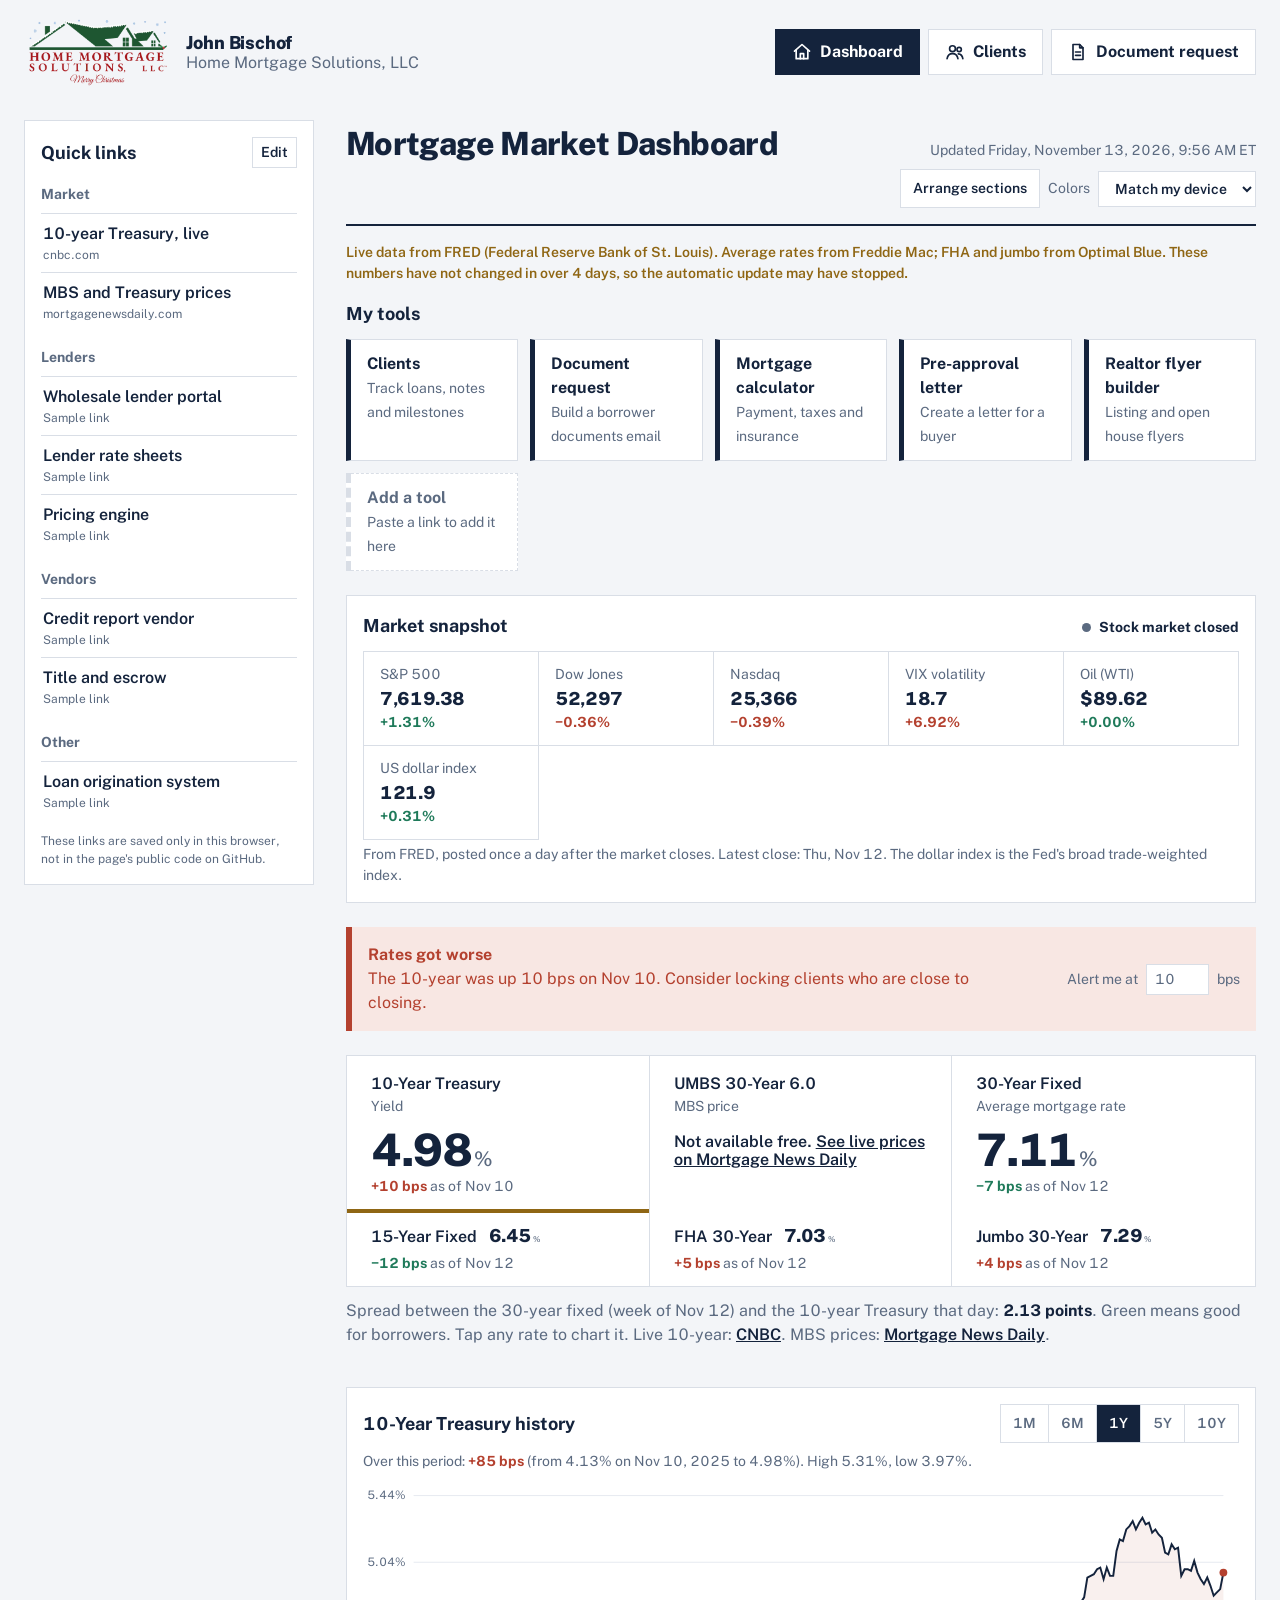
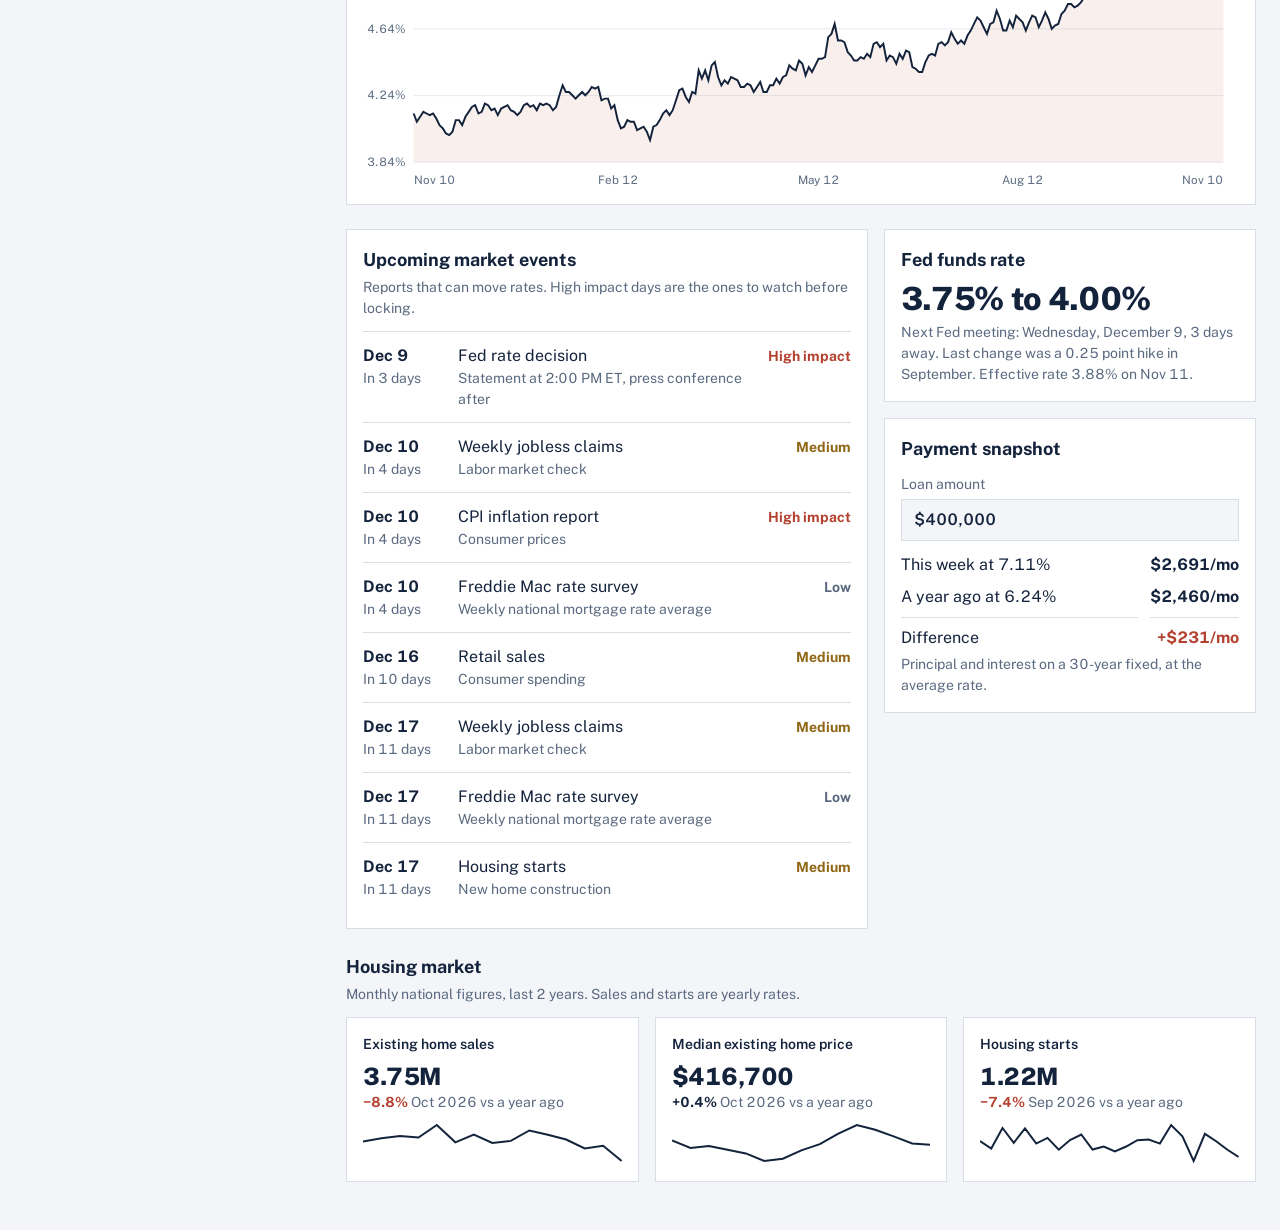
==== commit c9bf5082: "Design system 8/10: pages stop jumping while they load; one font file - The top bar's space is reser" ====
--- a/index.html
+++ b/index.html
@@ -6,7 +6,7 @@
 <title>Mortgage Market Dashboard</title>
 <link rel="preconnect" href="https://fonts.googleapis.com">
 <link rel="preconnect" href="https://fonts.gstatic.com" crossorigin>
-<link href="https://fonts.googleapis.com/css2?family=Public+Sans:wght@400;500;600;700;800&display=swap" rel="stylesheet">
+<link href="https://fonts.googleapis.com/css2?family=Public+Sans:wght@400..800&display=swap" rel="stylesheet">
 <link rel="stylesheet" href="site.css?v=1">
 <style>
 :root{box-sizing:border-box;padding-top:env(safe-area-inset-top,0px);padding-bottom:env(safe-area-inset-bottom,0px)}
@@ -22,7 +22,9 @@
   border-bottom:2px solid var(--ink);padding-bottom:16px;
   position:sticky;top:env(safe-area-inset-top,0px);z-index:10;background:var(--paper);padding-top:12px;margin-top:-12px}
 h1{font-size:clamp(1.5rem,3.2vw,2rem);font-weight:800;letter-spacing:-.02em;margin:0}
-.stamp{color:var(--muted);font-size:var(--t-sm)}
+.stamp{color:var(--muted);font-size:var(--t-sm);min-height:1.5em}
+/* Hold each section's space while the numbers load, so the page does not jump when they arrive. */
+@media (min-width:1200px){#mgrid{min-height:95px}#rates{min-height:159px}#rates2{min-height:74px}#spread{min-height:48px}#charttitle{min-height:27px}#periodline{min-height:21px}#range{min-height:39px}}
 .sample{display:block;margin-top:16px;font-size:var(--t-sm);color:var(--brass);font-weight:600}
 button,input{font:inherit;color:inherit}
 :focus-visible{outline:3px solid var(--brass);outline-offset:2px}
@@ -208,9 +210,10 @@
 }
 @media (prefers-reduced-motion:reduce){.side{transition:none}}
 </style>
-<script src="brand.js?v=6" defer></script>
+<script src="brand.js?v=7" defer></script>
 </head>
 <body>
+<div id="brandbar" class="brandbar"></div>
 <div class="shell">
 <aside class="side" id="side" aria-label="Quick links">
   <div class="sidein" id="sidein">
--- a/site.css
+++ b/site.css
@@ -1,9 +1,10 @@
 /* Shared design system for every page: colors, text sizes, spacing and base styles.
    Pages keep their own component styles but take every color, size and space from here. */
 :root{
-  /* Colors. --brass is the one accent; --good and --bad are for status only. */
+  /* Colors. --brass is the one accent (text on it uses --onbrass); --good and --bad are for status only.
+     Every text color here passes 4.5:1 contrast on --paper and --panel. */
   --paper:#F3F5F8; --panel:#FFFFFF; --ink:#14233C; --muted:#5B6A80; --rule:#D9DEE6;
-  --brass:#A97A1E; --onbrass:#FFFFFF; --tipbg:#FBF4E4;
+  --brass:#8F6614; --onbrass:#FFFFFF; --tipbg:#FBF4E4;
   --good:#2C5234; --goodtxt:#1F7A5A; --goodbg:#E5F3EC;
   --bad:#B4412F; --badbg:#F8E7E3;
   --line:#14233C; --grid:#E6EAF0;
@@ -18,32 +19,62 @@
 @media (prefers-color-scheme:dark){
   :root:not([data-theme="light"]){
     --paper:#0F1726; --panel:#16213A; --ink:#E8EDF5; --muted:#9AA8BD; --rule:#2A3756;
-    --brass:#E0B455; --onbrass:#FFFFFF; --tipbg:#2C2717;
+    --brass:#E0B455; --onbrass:#1B1404; --tipbg:#2C2717;
     --good:#3F8A55; --goodtxt:#4CC197; --goodbg:#143329;
     --bad:#F08A73; --badbg:#3A2020;
     --line:#E8EDF5; --grid:#22304D;
+    color-scheme:dark;
   }
 }
 :root[data-theme="dark"]{
   --paper:#0F1726; --panel:#16213A; --ink:#E8EDF5; --muted:#9AA8BD; --rule:#2A3756;
-  --brass:#E0B455; --onbrass:#FFFFFF; --tipbg:#2C2717;
+  --brass:#E0B455; --onbrass:#1B1404; --tipbg:#2C2717;
   --good:#3F8A55; --goodtxt:#4CC197; --goodbg:#143329;
   --bad:#F08A73; --badbg:#3A2020;
   --line:#E8EDF5; --grid:#22304D;
+  color-scheme:dark; /* dark date pickers, check boxes and scroll bars to match */
 }
 /* Color schemes picked on the dashboard */
 :root[data-palette="forest"]{--paper:#F2F5F1;--panel:#FFFFFF;--ink:#1D3B2A;--muted:#5C6E62;--rule:#D5DDD6;
-  --brass:#A8731F;--tipbg:#FAF3E3;--goodtxt:#2C7D4F;--goodbg:#E4F1E8;--bad:#B4412F;--badbg:#F8E7E3;--line:#1D3B2A;--grid:#E5EBE6}
+  --brass:#8C5F14;--tipbg:#FAF3E3;--goodtxt:#2C7D4F;--goodbg:#E4F1E8;--bad:#B4412F;--badbg:#F8E7E3;--line:#1D3B2A;--grid:#E5EBE6}
 :root[data-palette="burgundy"]{--paper:#F7F3F2;--panel:#FFFFFF;--ink:#4A1D27;--muted:#7A6266;--rule:#E3D8D8;
-  --brass:#9A7020;--tipbg:#FAF3E3;--goodtxt:#1F7A5A;--goodbg:#E5F3EC;--bad:#C0392B;--badbg:#F9E6E3;--line:#4A1D27;--grid:#EFE7E6}
+  --brass:#8A6418;--tipbg:#FAF3E3;--goodtxt:#1F7A5A;--goodbg:#E5F3EC;--bad:#C0392B;--badbg:#F9E6E3;--line:#4A1D27;--grid:#EFE7E6}
 :root[data-palette="harbor"]{--paper:#0E1F24;--panel:#15303A;--ink:#E6F1F1;--muted:#94B0B4;--rule:#24454F;
-  --brass:#E8B860;--tipbg:#2F2C1A;--goodtxt:#5CCB9E;--goodbg:#15372E;--bad:#F2907A;--badbg:#3B2424;--line:#E6F1F1;--grid:#1D3C45}
+  --brass:#E8B860;--onbrass:#1B1404;--tipbg:#2F2C1A;--goodtxt:#5CCB9E;--goodbg:#15372E;--bad:#F2907A;--badbg:#3B2424;--line:#E6F1F1;--grid:#1D3C45}
 :root[data-palette="night"]{--paper:#0F1726;--panel:#16213A;--ink:#E8EDF5;--muted:#9AA8BD;--rule:#2A3756;
-  --brass:#E0B455;--tipbg:#2C2717;--goodtxt:#4CC197;--goodbg:#143329;--bad:#F08A73;--badbg:#3A2020;--line:#E8EDF5;--grid:#22304D}
+  --brass:#E0B455;--onbrass:#1B1404;--tipbg:#2C2717;--goodtxt:#4CC197;--goodbg:#143329;--bad:#F08A73;--badbg:#3A2020;--line:#E8EDF5;--grid:#22304D}
 
 *,*::before,*::after{box-sizing:border-box}
 body{margin:0;background:var(--paper);color:var(--ink);line-height:1.5;
   font-family:"Public Sans",system-ui,-apple-system,"Segoe UI",Roboto,sans-serif}
 a{color:inherit}
 button,select,input,textarea{font:inherit;color:inherit}
+/* Check boxes and radio buttons use the ink color everywhere, not the browser's blue. */
+input[type=checkbox],input[type=radio]{accent-color:var(--ink)}
 :focus-visible{outline:3px solid var(--brass);outline-offset:2px}
+
+/* Top bar on every page: logo, name and the three page buttons (filled in by brand.js).
+   Its height is reserved here so the page does not jump while it loads. */
+.brandbar{display:flex;align-items:center;justify-content:space-between;gap:12px 24px;flex-wrap:wrap;margin:0 auto;
+  max-width:var(--wide);padding:calc(env(safe-area-inset-top,0px) + 16px) 16px 0;min-height:88px}
+.brandbar .bl{display:flex;align-items:center;gap:16px;min-width:0}
+.brandbar img{display:block;height:72px;width:auto;max-width:min(300px,60vw)}
+.brandbar .bn{display:flex;flex-direction:column;line-height:1.2}
+.brandbar .bn b{font-size:var(--t-lg);font-weight:800;letter-spacing:-.01em;color:var(--ink)}
+.brandbar .bn span{font-size:var(--t-md);color:var(--muted)}
+.brandnav{display:flex;flex-wrap:wrap;gap:8px}
+.brandnav a{display:inline-flex;align-items:center;gap:8px;min-height:46px;padding:8px 16px;border:1px solid var(--rule);background:var(--panel);color:var(--ink);font-weight:700;font-size:var(--t-md);text-decoration:none;font-family:inherit}
+.brandnav a:hover{border-color:var(--ink)}
+.brandnav a[aria-current=page]{background:var(--ink);color:var(--panel);border-color:var(--ink)}
+.brandnav svg{width:20px;height:20px;flex:none;fill:none;stroke:currentColor;stroke-width:2;stroke-linecap:round;stroke-linejoin:round}
+.brandnav .short{display:none}
+@media (max-width:640px){.brandbar{min-height:151px}
+  .brandbar img{height:52px}
+  .brandbar .bn b{font-size:var(--t-md)}
+  .brandnav{width:100%;flex-wrap:nowrap}
+  .brandnav a{flex:1 1 0;flex-direction:column;justify-content:center;gap:4px;padding:8px 4px;min-height:58px;font-size:var(--t-sm)}
+  .brandnav svg{width:22px;height:22px}
+  .brandnav .full{display:none}
+  .brandnav .short{display:inline}
+}
+@media print{.brandbar{display:none!important}}
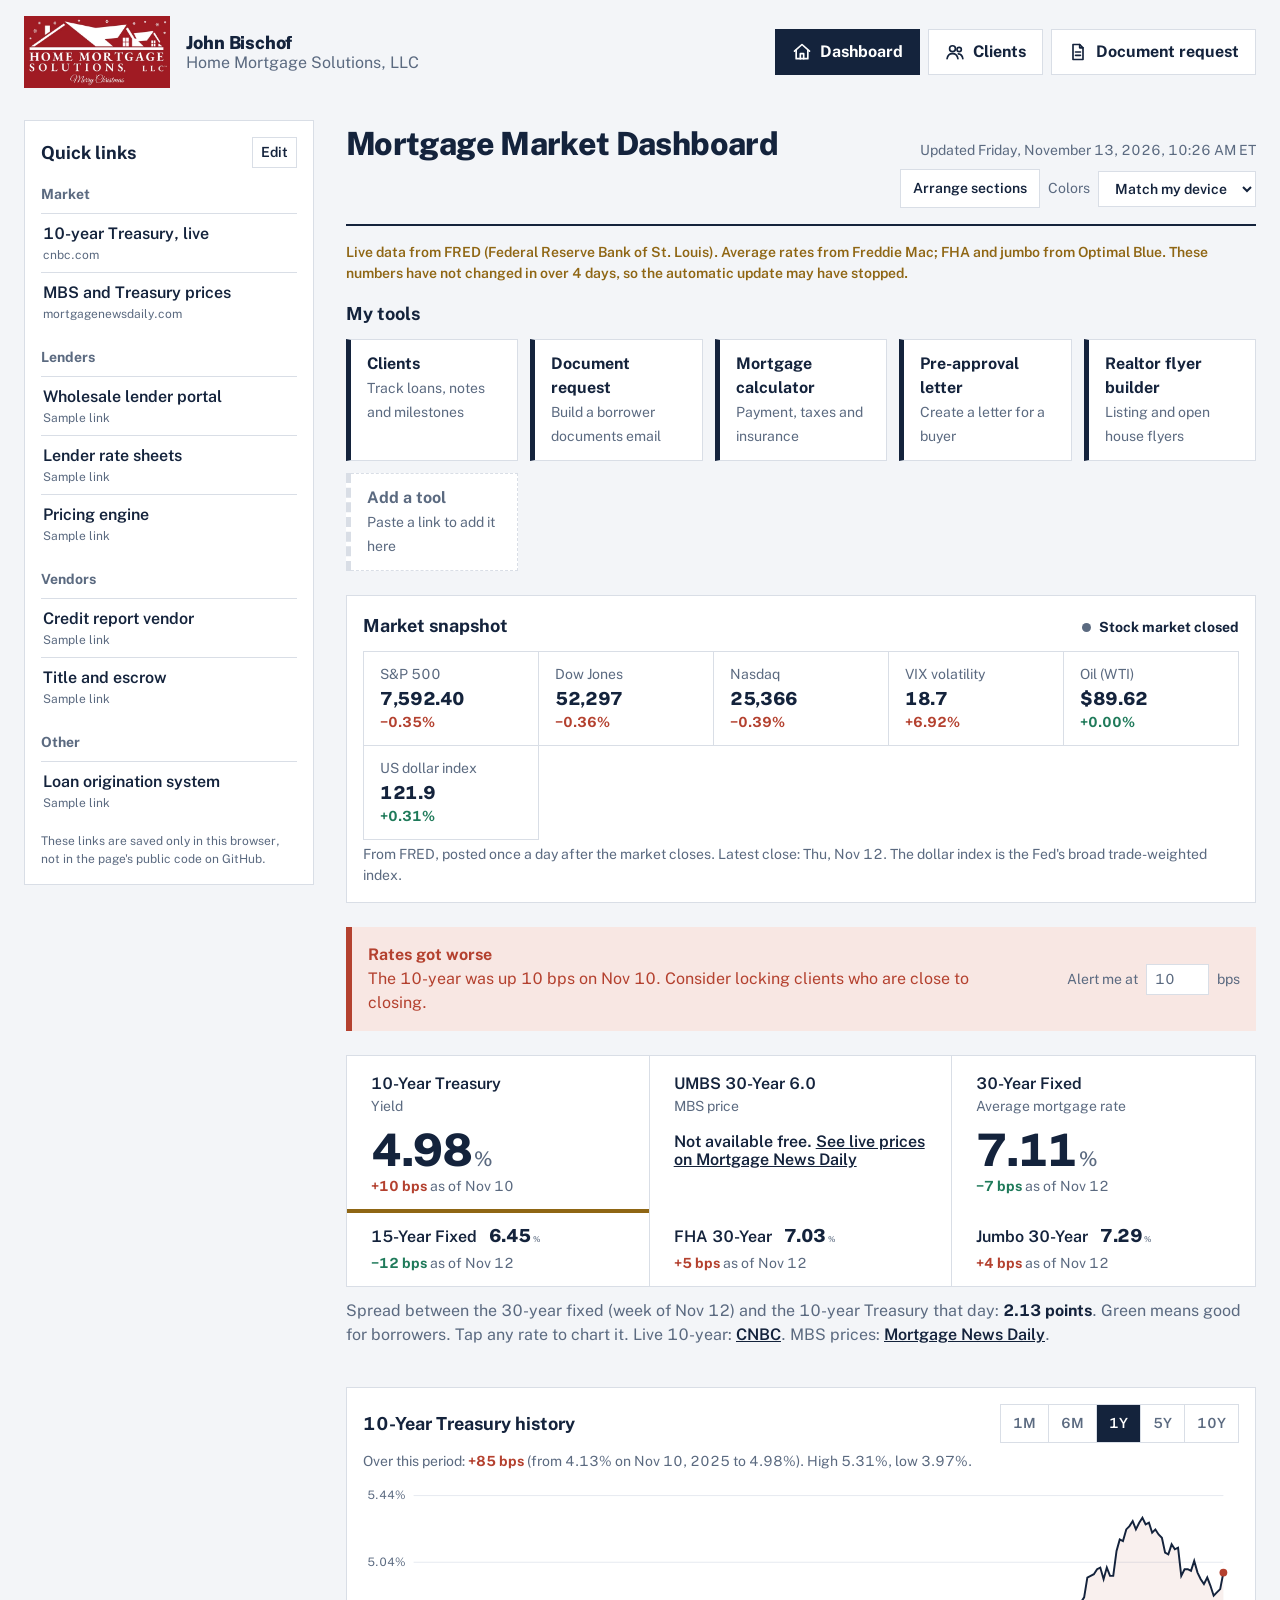
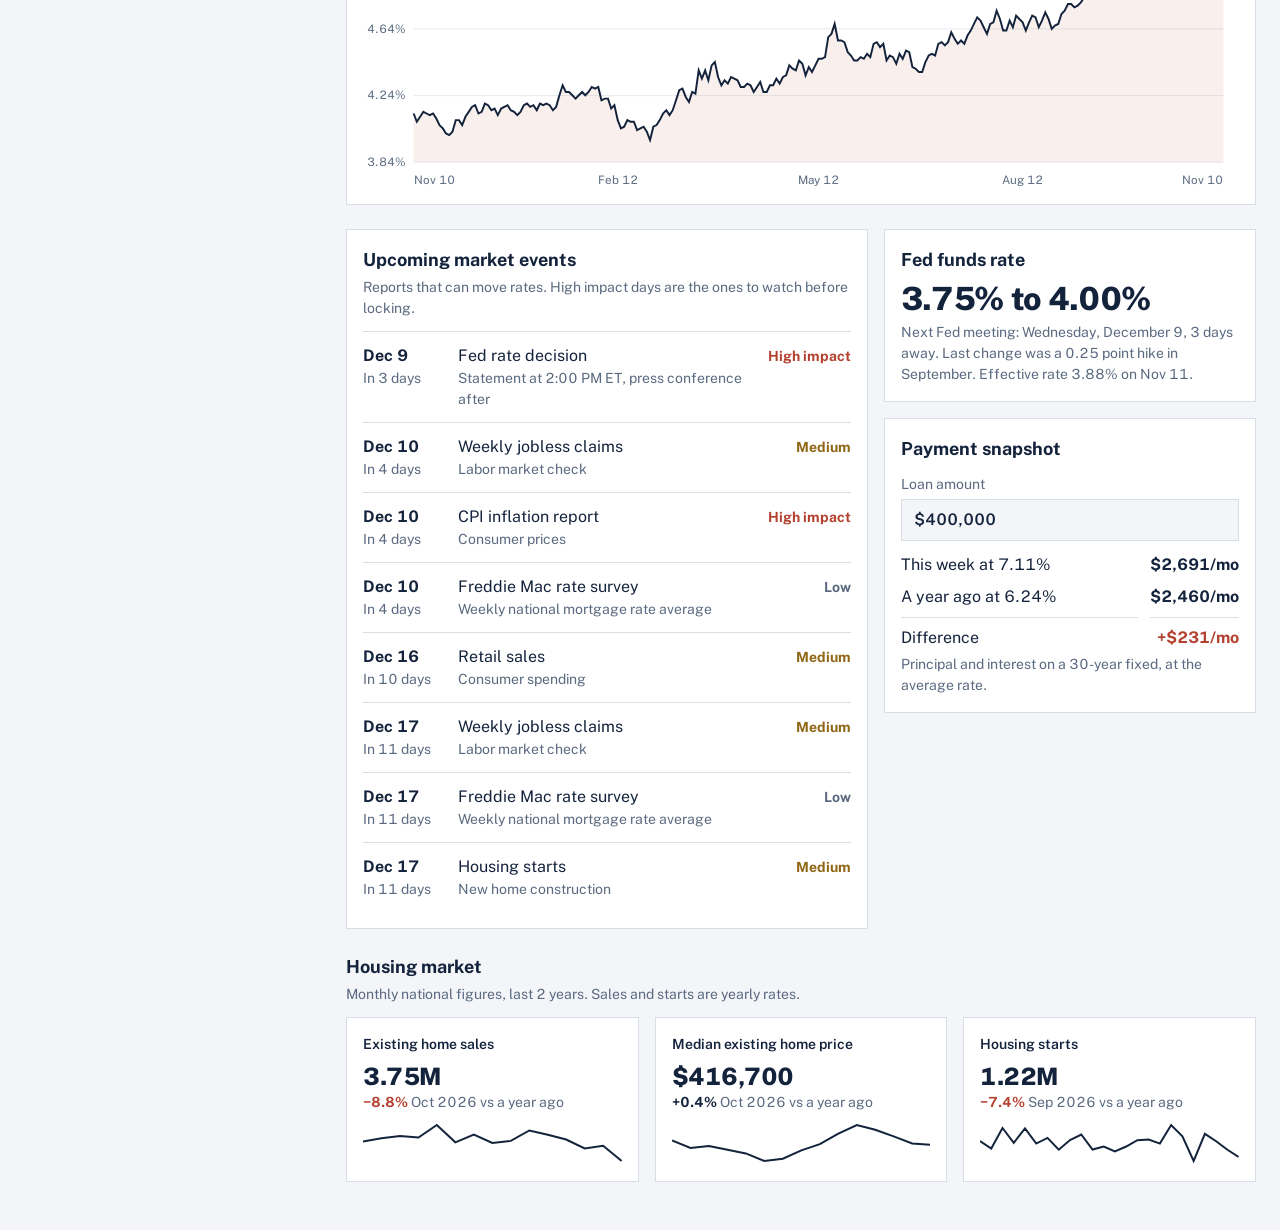
==== commit 1a66fa7d: "Give the conditions box a light green tint - The conditions banner and box use a light green backgro" ====
--- a/index.html
+++ b/index.html
@@ -7,7 +7,7 @@
 <link rel="preconnect" href="https://fonts.googleapis.com">
 <link rel="preconnect" href="https://fonts.gstatic.com" crossorigin>
 <link href="https://fonts.googleapis.com/css2?family=Public+Sans:wght@400..800&display=swap" rel="stylesheet">
-<link rel="stylesheet" href="site.css?v=1">
+<link rel="stylesheet" href="site.css?v=2">
 <style>
 :root{box-sizing:border-box;padding-top:env(safe-area-inset-top,0px);padding-bottom:env(safe-area-inset-bottom,0px)}
 html{scroll-padding-top:calc(env(safe-area-inset-top,0px) + var(--headh,0px) + 8px)}
--- a/site.css
+++ b/site.css
@@ -5,6 +5,7 @@
      Every text color here passes 4.5:1 contrast on --paper and --panel. */
   --paper:#F3F5F8; --panel:#FFFFFF; --ink:#14233C; --muted:#5B6A80; --rule:#D9DEE6;
   --brass:#8F6614; --onbrass:#FFFFFF; --tipbg:#FBF4E4;
+  --condbg:#EAF5EE; --condrule:#B9D9C5; /* light green tint that marks the conditions box */
   --good:#2C5234; --goodtxt:#1F7A5A; --goodbg:#E5F3EC;
   --bad:#B4412F; --badbg:#F8E7E3;
   --line:#14233C; --grid:#E6EAF0;
@@ -19,7 +20,7 @@
 @media (prefers-color-scheme:dark){
   :root:not([data-theme="light"]){
     --paper:#0F1726; --panel:#16213A; --ink:#E8EDF5; --muted:#9AA8BD; --rule:#2A3756;
-    --brass:#E0B455; --onbrass:#1B1404; --tipbg:#2C2717;
+    --brass:#E0B455; --onbrass:#1B1404; --tipbg:#2C2717; --condbg:#15302A; --condrule:#2B5A48;
     --good:#3F8A55; --goodtxt:#4CC197; --goodbg:#143329;
     --bad:#F08A73; --badbg:#3A2020;
     --line:#E8EDF5; --grid:#22304D;
@@ -28,7 +29,7 @@
 }
 :root[data-theme="dark"]{
   --paper:#0F1726; --panel:#16213A; --ink:#E8EDF5; --muted:#9AA8BD; --rule:#2A3756;
-  --brass:#E0B455; --onbrass:#1B1404; --tipbg:#2C2717;
+  --brass:#E0B455; --onbrass:#1B1404; --tipbg:#2C2717; --condbg:#15302A; --condrule:#2B5A48;
   --good:#3F8A55; --goodtxt:#4CC197; --goodbg:#143329;
   --bad:#F08A73; --badbg:#3A2020;
   --line:#E8EDF5; --grid:#22304D;
@@ -36,19 +37,21 @@
 }
 /* Color schemes picked on the dashboard */
 :root[data-palette="forest"]{--paper:#F2F5F1;--panel:#FFFFFF;--ink:#1D3B2A;--muted:#5C6E62;--rule:#D5DDD6;
-  --brass:#8C5F14;--tipbg:#FAF3E3;--goodtxt:#2C7D4F;--goodbg:#E4F1E8;--bad:#B4412F;--badbg:#F8E7E3;--line:#1D3B2A;--grid:#E5EBE6}
+  --brass:#8C5F14;--tipbg:#FAF3E3;--condbg:#E8F3EC;--condrule:#B5D3BF;--goodtxt:#2C7D4F;--goodbg:#E4F1E8;--bad:#B4412F;--badbg:#F8E7E3;--line:#1D3B2A;--grid:#E5EBE6}
 :root[data-palette="burgundy"]{--paper:#F7F3F2;--panel:#FFFFFF;--ink:#4A1D27;--muted:#7A6266;--rule:#E3D8D8;
-  --brass:#8A6418;--tipbg:#FAF3E3;--goodtxt:#1F7A5A;--goodbg:#E5F3EC;--bad:#C0392B;--badbg:#F9E6E3;--line:#4A1D27;--grid:#EFE7E6}
+  --brass:#8A6418;--tipbg:#FAF3E3;--condbg:#EAF5EE;--condrule:#B9D9C5;--goodtxt:#1F7A5A;--goodbg:#E5F3EC;--bad:#C0392B;--badbg:#F9E6E3;--line:#4A1D27;--grid:#EFE7E6}
 :root[data-palette="harbor"]{--paper:#0E1F24;--panel:#15303A;--ink:#E6F1F1;--muted:#94B0B4;--rule:#24454F;
-  --brass:#E8B860;--onbrass:#1B1404;--tipbg:#2F2C1A;--goodtxt:#5CCB9E;--goodbg:#15372E;--bad:#F2907A;--badbg:#3B2424;--line:#E6F1F1;--grid:#1D3C45}
+  --brass:#E8B860;--onbrass:#1B1404;--tipbg:#2F2C1A;--condbg:#163A33;--condrule:#2D6152;--goodtxt:#5CCB9E;--goodbg:#15372E;--bad:#F2907A;--badbg:#3B2424;--line:#E6F1F1;--grid:#1D3C45}
 :root[data-palette="night"]{--paper:#0F1726;--panel:#16213A;--ink:#E8EDF5;--muted:#9AA8BD;--rule:#2A3756;
-  --brass:#E0B455;--onbrass:#1B1404;--tipbg:#2C2717;--goodtxt:#4CC197;--goodbg:#143329;--bad:#F08A73;--badbg:#3A2020;--line:#E8EDF5;--grid:#22304D}
+  --brass:#E0B455;--onbrass:#1B1404;--tipbg:#2C2717;--condbg:#15302A;--condrule:#2B5A48;--goodtxt:#4CC197;--goodbg:#143329;--bad:#F08A73;--badbg:#3A2020;--line:#E8EDF5;--grid:#22304D}
 
 *,*::before,*::after{box-sizing:border-box}
 body{margin:0;background:var(--paper);color:var(--ink);line-height:1.5;
   font-family:"Public Sans",system-ui,-apple-system,"Segoe UI",Roboto,sans-serif}
 a{color:inherit}
 button,select,input,textarea{font:inherit;color:inherit}
+/* Anything marked hidden stays hidden, even when a class gives it a display type. */
+[hidden]{display:none!important}
 /* Check boxes and radio buttons use the ink color everywhere, not the browser's blue. */
 input[type=checkbox],input[type=radio]{accent-color:var(--ink)}
 :focus-visible{outline:3px solid var(--brass);outline-offset:2px}
@@ -78,3 +81,14 @@
   .brandnav .short{display:inline}
 }
 @media print{.brandbar{display:none!important}}
+
+/* Phones: everything you tap is at least 44px tall, the size a thumb needs. */
+@media (max-width:640px){
+  button,select,summary,.tbtn,textarea,input:not([type=checkbox]):not([type=radio]){min-height:44px}
+  button{min-width:44px}
+  a.tbtn{display:inline-flex;align-items:center}
+  summary{padding-block:12px}
+  label:has(> input[type=checkbox]),label:has(> input[type=radio]){display:flex;align-items:center;min-height:44px}
+  input[type=checkbox],input[type=radio]{width:22px;height:22px;flex:none}
+  label:has(> input[type=checkbox]),label:has(> input[type=radio]){gap:8px}
+}
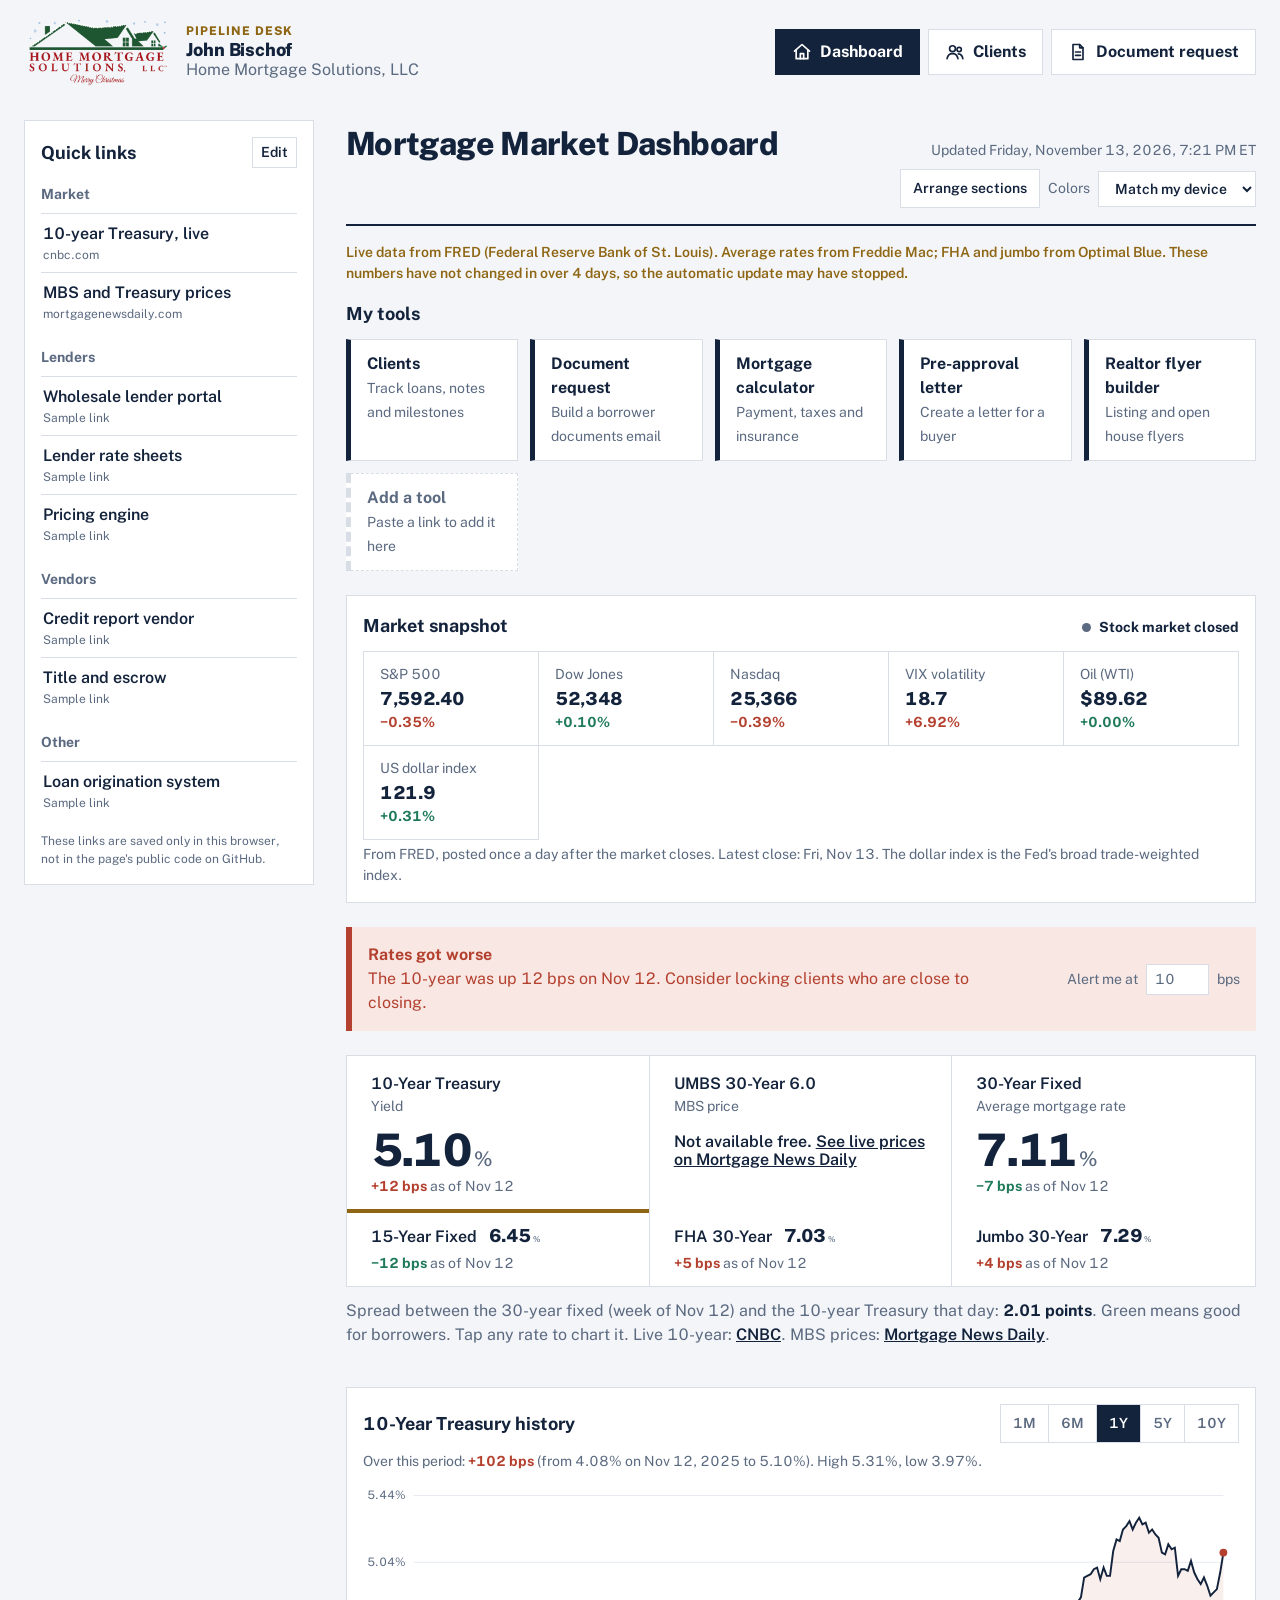
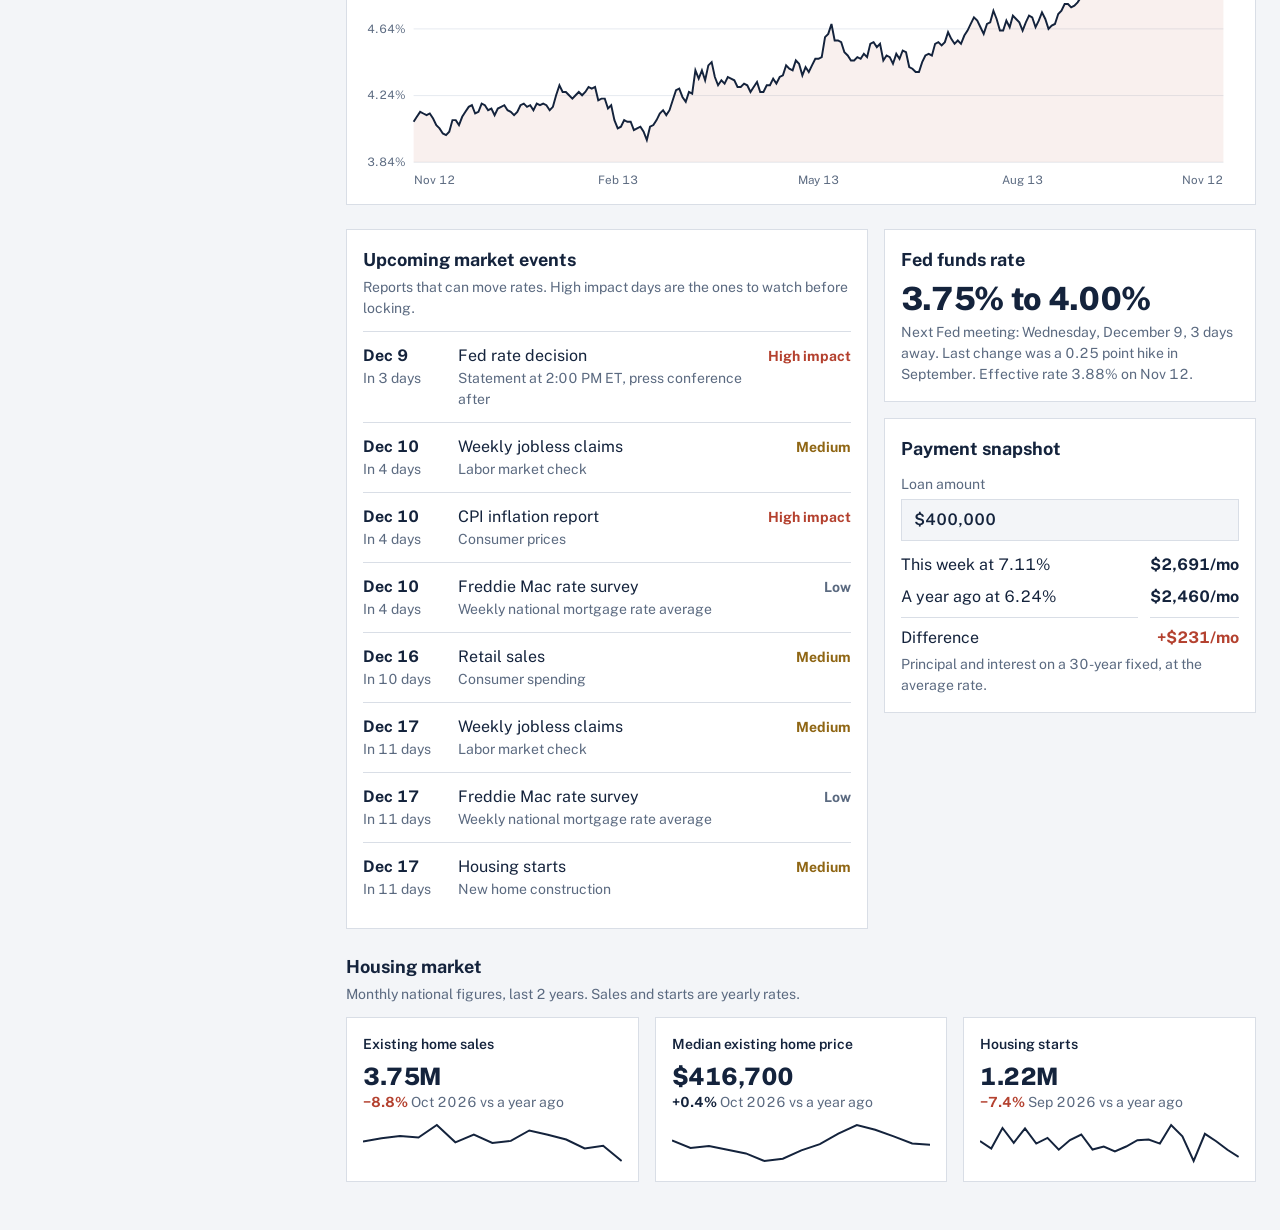
==== commit 72d8a9a7: "Name the site Pipeline Desk - Browser tabs read Pipeline Desk · Dashboard / Clients / Document reque" ====
--- a/index.html
+++ b/index.html
@@ -3,11 +3,13 @@
 <head>
 <meta charset="utf-8">
 <meta name="viewport" content="width=device-width, initial-scale=1, viewport-fit=cover">
-<title>Mortgage Market Dashboard</title>
+<title>Pipeline Desk · Dashboard</title>
+<meta name="application-name" content="Pipeline Desk">
+<meta name="apple-mobile-web-app-title" content="Pipeline Desk">
 <link rel="preconnect" href="https://fonts.googleapis.com">
 <link rel="preconnect" href="https://fonts.gstatic.com" crossorigin>
 <link href="https://fonts.googleapis.com/css2?family=Public+Sans:wght@400..800&display=swap" rel="stylesheet">
-<link rel="stylesheet" href="site.css?v=2">
+<link rel="stylesheet" href="site.css?v=3">
 <style>
 :root{box-sizing:border-box;padding-top:env(safe-area-inset-top,0px);padding-bottom:env(safe-area-inset-bottom,0px)}
 html{scroll-padding-top:calc(env(safe-area-inset-top,0px) + var(--headh,0px) + 8px)}
@@ -210,7 +212,7 @@
 }
 @media (prefers-reduced-motion:reduce){.side{transition:none}}
 </style>
-<script src="brand.js?v=7" defer></script>
+<script src="brand.js?v=8" defer></script>
 </head>
 <body>
 <div id="brandbar" class="brandbar"></div>
--- a/site.css
+++ b/site.css
@@ -63,6 +63,7 @@
 .brandbar .bl{display:flex;align-items:center;gap:16px;min-width:0}
 .brandbar img{display:block;height:72px;width:auto;max-width:min(300px,60vw)}
 .brandbar .bn{display:flex;flex-direction:column;line-height:1.2}
+.brandbar .bn small{font-size:var(--t-xs);font-weight:800;letter-spacing:.08em;text-transform:uppercase;color:var(--brass)}
 .brandbar .bn b{font-size:var(--t-lg);font-weight:800;letter-spacing:-.01em;color:var(--ink)}
 .brandbar .bn span{font-size:var(--t-md);color:var(--muted)}
 .brandnav{display:flex;flex-wrap:wrap;gap:8px}
@@ -74,6 +75,7 @@
 @media (max-width:640px){.brandbar{min-height:151px}
   .brandbar img{height:52px}
   .brandbar .bn b{font-size:var(--t-md)}
+  .brandbar .bn span{font-size:var(--t-sm);white-space:nowrap}
   .brandnav{width:100%;flex-wrap:nowrap}
   .brandnav a{flex:1 1 0;flex-direction:column;justify-content:center;gap:4px;padding:8px 4px;min-height:58px;font-size:var(--t-sm)}
   .brandnav svg{width:22px;height:22px}
